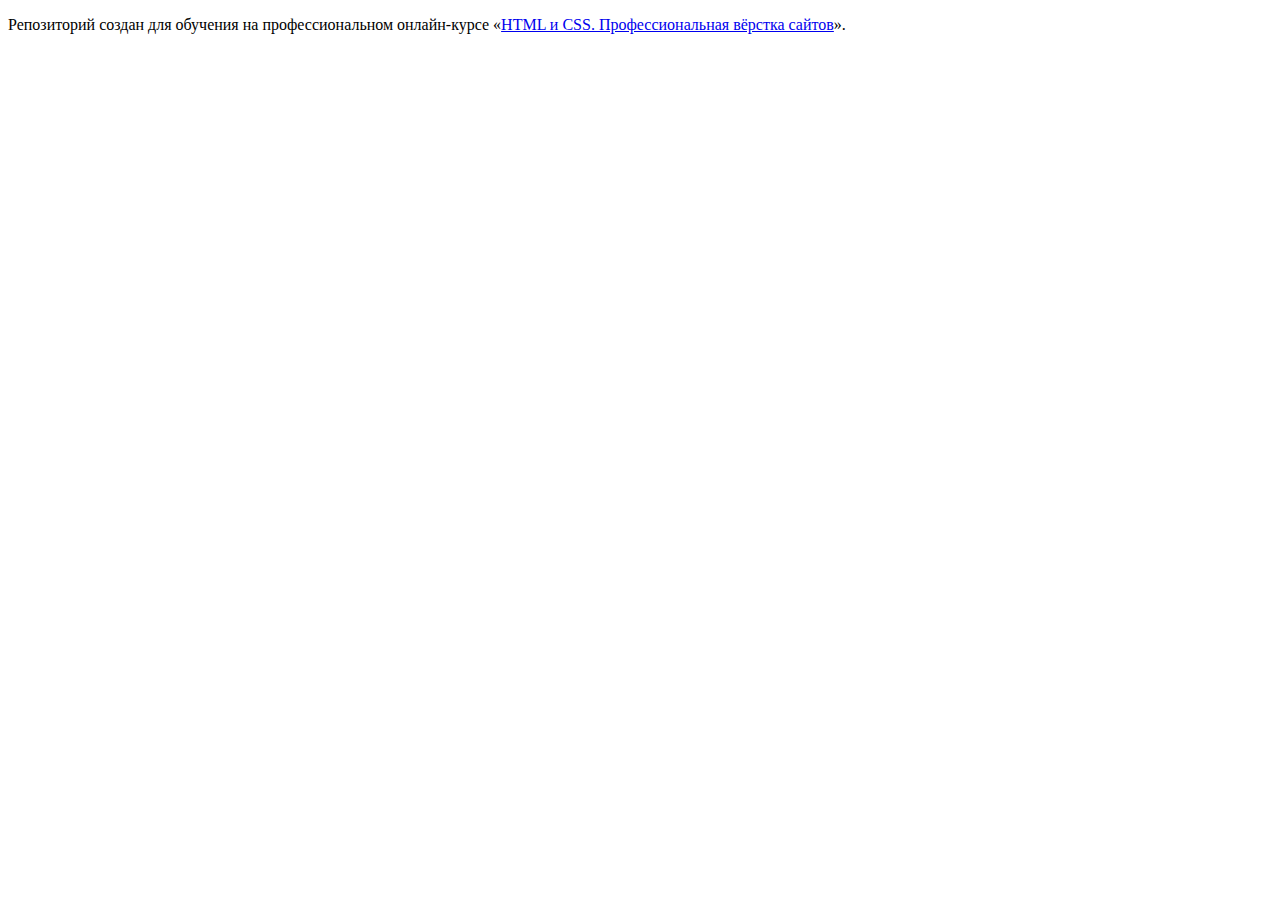
==== index.html @ 299d5d95 ":hatching_chick:" ====
<!DOCTYPE html>
<html lang="ru">
  <head>
    <meta charset="utf-8">
    <title>HTML Academy: Глейси</title>
  </head>
  <body>

    <p>Репозиторий создан для обучения на профессиональном онлайн‑курсе «<a href="https://htmlacademy.ru/intensive/htmlcss">HTML и CSS. Профессиональная вёрстка сайтов</a>».</p>

  </body>
</html>
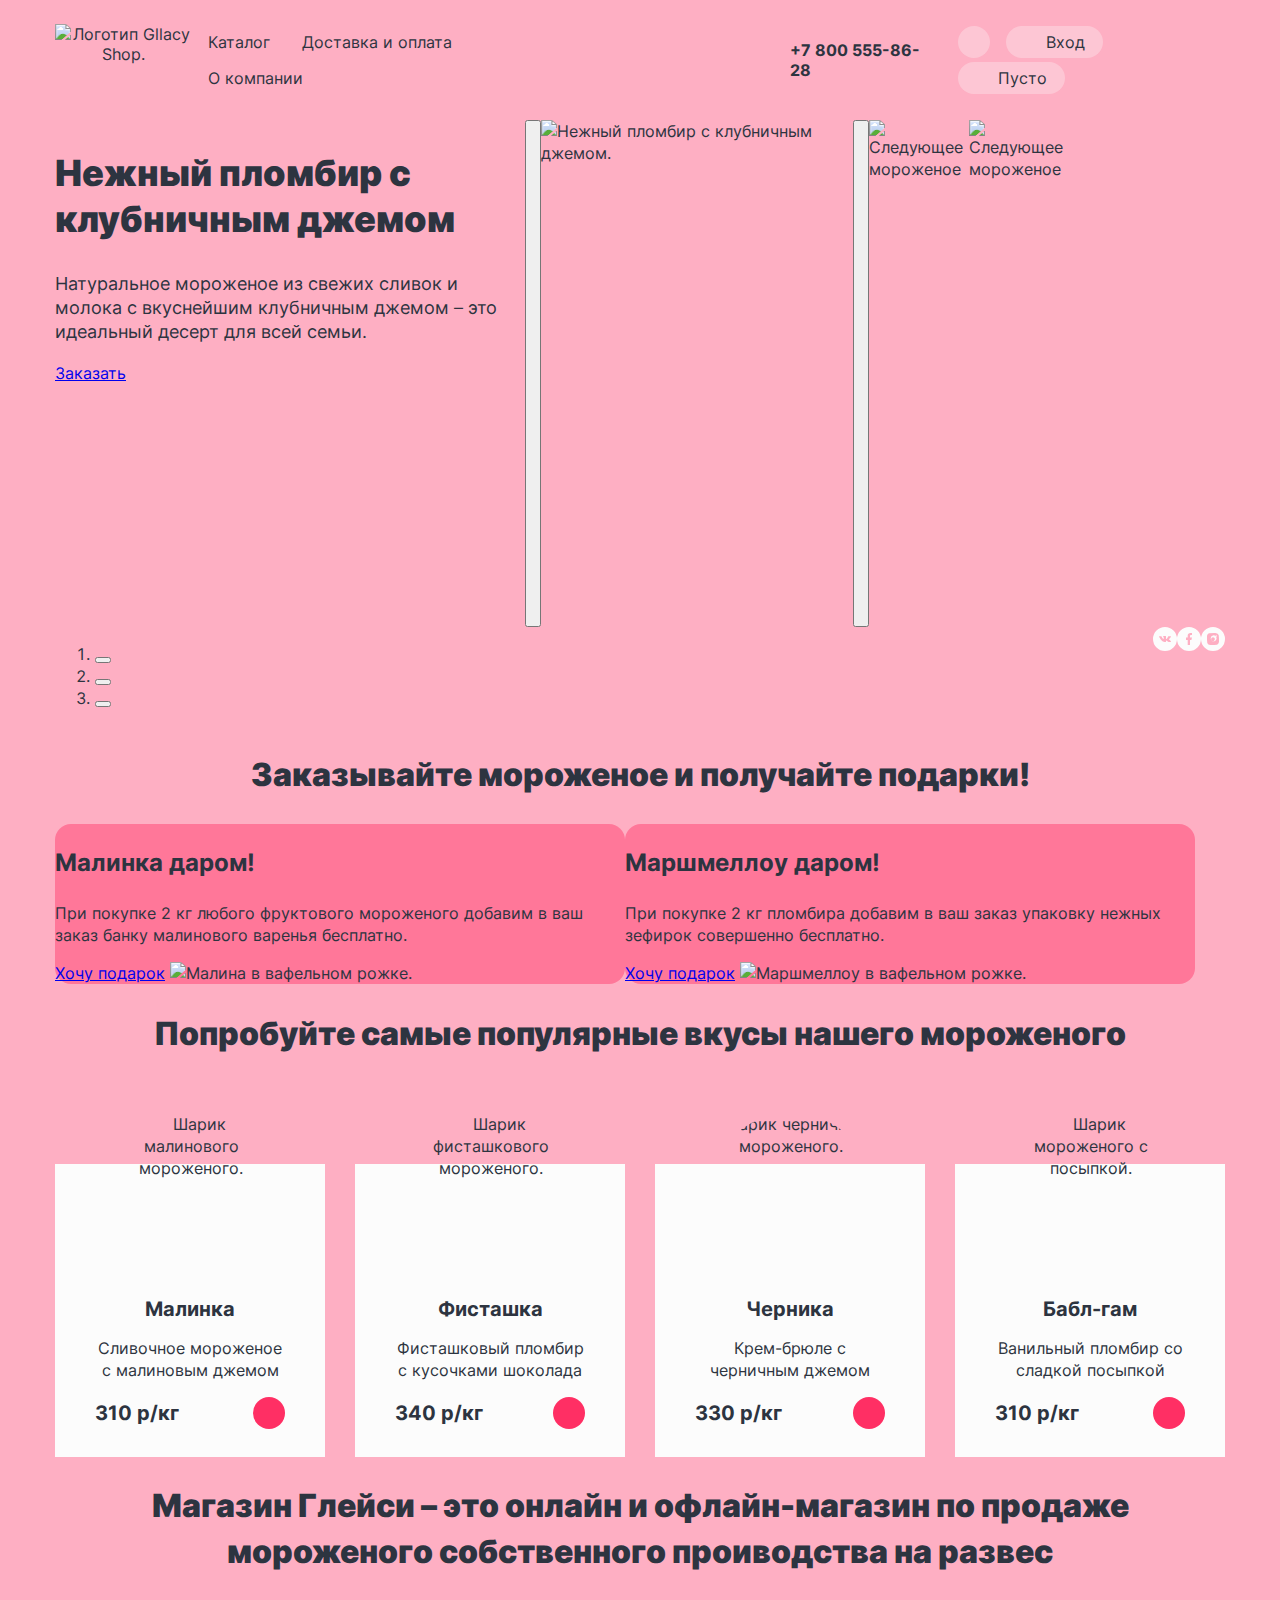
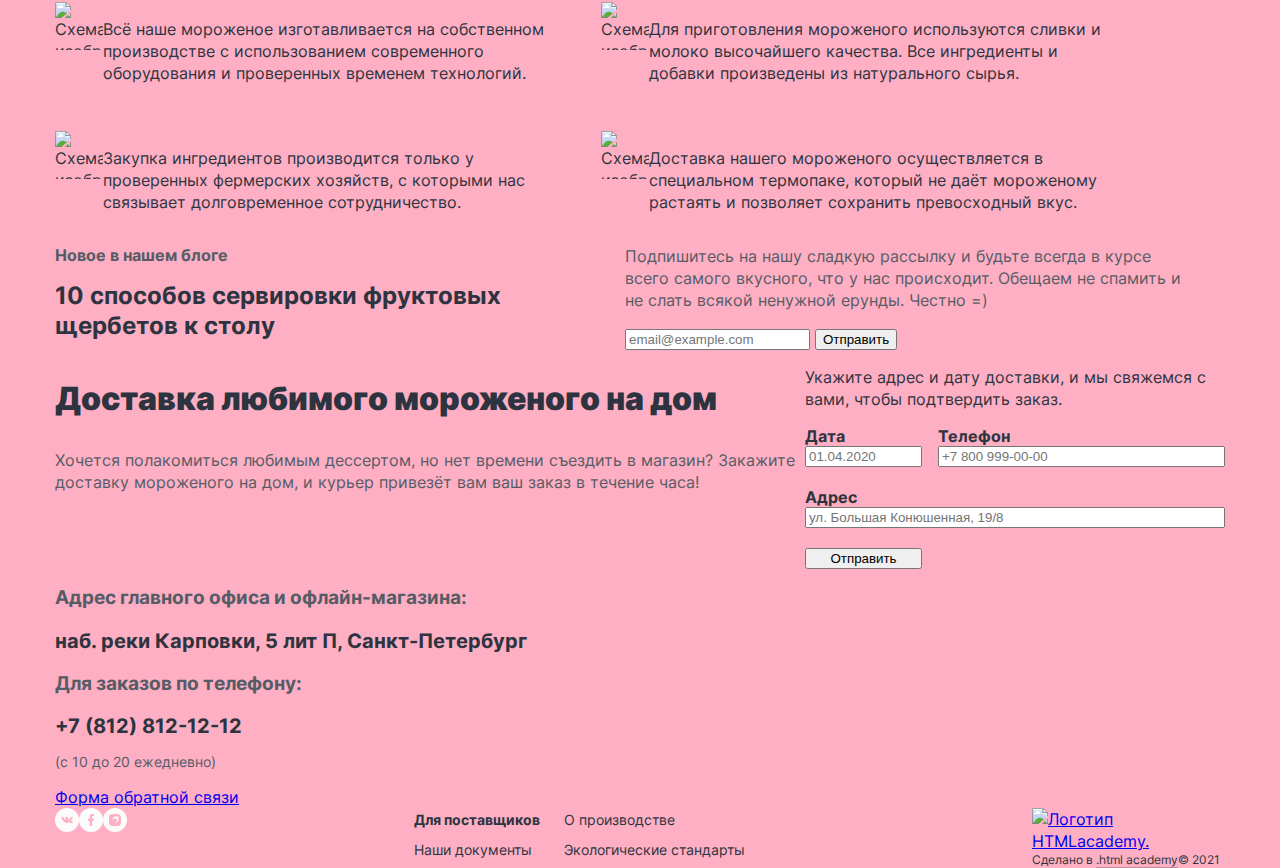
==== commit 26d734e0: "contineous css" ====
--- a/index.html
+++ b/index.html
@@ -1,12 +1,364 @@
 <!DOCTYPE html>
 <html lang="ru">
-  <head>
-    <meta charset="utf-8">
-    <title>HTML Academy: Глейси</title>
-  </head>
-  <body>
-
-    <p>Репозиторий создан для обучения на профессиональном онлайн‑курсе «<a href="https://htmlacademy.ru/intensive/htmlcss">HTML и CSS. Профессиональная вёрстка сайтов</a>».</p>
-
-  </body>
+
+<head>
+  <meta charset="utf-8">
+  <title>Глейси</title>
+  <link rel="stylesheet" href="styles/styles.css">
+</head>
+
+<body class="main-page">
+  <header class="page-header">
+    <nav class="navigation">
+
+      <a class="navigation-link nav-logo" href="#">
+        <img class="navigation-logo " src="images/logo/logo.svg" width="137" height="56" alt="Логотип Gllacy Shop.">
+      </a>
+      <ul class="navigation-list">
+        <li class="navigation-item">
+          <a class="navigation-link" hrf="catalog.html">Каталог</a>
+        </li>
+        <li class="navigation-item">
+          <a class="navigation-link" href="delivery.html">Доставка и оплата</a>
+        </li>
+        <li class="navigation-item">
+          <a class="navigation-link" href="about.html">О компании</a>
+        </li>
+      </ul>
+      <div class="nav-header-phone">
+          <span class="visually-hidden">Позвоните нам.</span>
+          <a class="header-contacts-phone" href="tel:+78005558628">+7 800 555-86-28</a>
+        </div>
+        <ul class="navigation-list navigation-user">
+        <li class="navigation-item">
+          <a class="navigation-link link-search" href="#">
+            <span class="visually-hidden">Поиск.</span>
+          </a>
+        </li>
+        <li class="navigation-item">
+          <a class="navigation-link" href="#"> Вход</a>
+        </li>
+        <li class="navigation-item">
+          <a class="navigation-link" href="#">Пусто
+            <span class="visually-hidden">Корзина.</span>
+          </a>
+        </li>
+      </ul>
+    </nav>
+  </header>
+  <main class="main-container main-index">
+    <div class="page-container">
+      <h1 class="visually-hidden">Интернет-магазин мороженого "Gllacy Shop".</h1>
+      <section class="slider-container">
+        <div class="slider-wrapper">
+          <div class="slider-description">
+            <h2 class="ice-cream-title">Нежный пломбир с клубничным джемом</h2>
+            <p class="ice-cream-description">Натуральное мороженое из свежих сливок
+              и молока с вкуснейшим клубничным джемом – это идеальный десерт для всей семьи. </p>
+            <a class="order-button" href="index/catalog.html">Заказать</a>
+          </div>
+          <div class="slider">
+            <button class="slider-button slider-prev" type="button">
+              <span class="visually-hidden">Предыдущее мороженое</span>
+            </button>
+            <img class="slider-image" src="images/products/main-slider-1.png" width="312" height="507"
+              alt="Нежный пломбир с клубничным джемом.">
+            <button class="slider-button slider-next" type="button">
+              <span class="visually-hidden">Следующее мороженое</span>
+            </button>
+            <img class="slider-image-next" src="images/products/slide-next-banana.png" width="100" height="150"
+              alt="Следующее мороженое">
+            <img class="slider-image-next" src="images/products/slide-next-caramel.png" width="100" height="150"
+              alt="Следующее мороженое">
+          </div>
+        </div>
+        <div class="slider-footer">
+          <ol class="slider-pagination">
+            <li class="slider-pagination-item">
+              <button class="slider-pagination-button slider-pagination-button-current" type="button">
+                <span class="visually-hidden">1 фото мороженого</span>
+              </button>
+            </li>
+            <li class="slider-pagination-item">
+              <button class="slider-pagination-button slider-pagination-button-current" type="button">
+                <span class="visually-hidden">2 фото мороженого</span>
+              </button>
+            </li>
+            <li class="slider-pagination-item">
+              <button class="slider-pagination-button slider-pagination-button-current" type="button">
+                <span class="visually-hidden">3 фото мороженого</span>
+              </button>
+            </li>
+          </ol>
+
+          <div class="slider-social">
+            <ul class="social-list">
+              <li class="social-item">
+                <a class="social-link social-vk" href="https://vk.com/htmlacademy">
+                  <svg class="" width="24" height="24" viewBox="0 0 24 24" xmlns="http://www.w3.org/2000/svg">
+                    <path fill-rule="evenodd" clip-rule="evenodd"
+                      d="M24 12a12 12 0 1 1-24 0 12 12 0 0 1 24 0Zm-11.4 3h-.7s-1.6 0-3-1.2C7.4 12.4 6 9.6 6 9.6v-.2l.4-.1h2l.1.2.7 1.2c.7 1 1 1.3 1.3 1.2.3-.2.2-1.5.2-1.5s0-.5-.2-.7c-.1-.2-.4-.3-.5-.3 0 0 0-.2.3-.3l1.5-.1h.8c.5.2.5.5.4 1.1V11c0 .4 0 .8.2 1 .2 0 .5 0 1.3-1.3l.7-1.2.1-.2h2.1l.6.1c0 .3-.2.8-1 1.6-.7.9-1 1.2-1 1.4 0 .2.3.4.7.7l1.2 1.2c.4.6-.4.7-.4.7h-1.7l-.7-.2a4 4 0 0 1-.7-.6c-.4-.4-.7-.7-1-.6-.4.1-.4 1-.4 1v.2l-.4.2Z" />
+                  </svg>
+                  <span class="visually-hidden">В контакте.</span>
+                </a>
+              </li>
+              <li class="social-item">
+                <a class="social-link social-fb" href="https://www.facebook.com/htmlacademy">
+                  <svg width="24" height="24" viewBox="0 0 24 24" xmlns="http://www.w3.org/2000/svg">
+                    <path fill-rule="evenodd" clip-rule="evenodd"
+                      d="M24 12a12 12 0 1 1-24 0 12 12 0 0 1 24 0Zm-9.6.9H13V18h-2.3v-5.1H9v-2.4h1.7V8.8C10.7 7 11.8 6 13.4 6H15v2.1h-.9c-1.1 0-1.1.6-1.1 1.2v1.2h2l-.6 2.4Z" />
+                  </svg>
+
+                  <span class="visually-hidden">Фейсбук.</span>
+                </a>
+              </li>
+              <li class="social-item">
+                <a class="social-link social-inst" href="https://www.instagram.com/htmlacademy/">
+                  <svg width="24" height="24" viewBox="0 0 24 24" xmlns="http://www.w3.org/2000/svg">
+                    <path fill-rule="evenodd" clip-rule="evenodd"
+                      d="M24 12a12 12 0 1 1-24 0 12 12 0 0 1 24 0Zm-9.5-6a41.8 41.8 0 0 0-6.4.3A3 3 0 0 0 7 7a3 3 0 0 0-.8 1L6 9.6a41.8 41.8 0 0 0 .3 6.4c.2.4.4.8.7 1 .3.4.7.6 1 .8l1.5.3a41.8 41.8 0 0 0 6.4-.3 3 3 0 0 0 1-.7c.4-.3.6-.7.8-1l.3-1.5a41.8 41.8 0 0 0-.3-6.4 3 3 0 0 0-.7-1 3 3 0 0 0-1-.8L14.4 6ZM9.9 10A3 3 0 1 1 14 14 3 3 0 0 1 10 10Zm5.8-1.6a.7.7 0 1 1-1 1 .7.7 0 0 1 1-1Zm-2.4 2.4a1.8 1.8 0 1 0-2.6 2.6 1.8 1.8 0 0 0 2.6-2.6Z" />
+                  </svg>
+                  <span class="visually-hidden">Инстаграм.</span>
+                </a>
+              </li>
+            </ul>
+          </div>
+
+      </section>
+      <section class="banners">
+        <h2 class="banner-intro">Заказывайте мороженое и получайте подарки!</h2>
+        <div class="banner-columns">
+          <div class="banner left-banner">
+            <h3 class="banner-title">Малинка даром!</h3>
+            <p class="banner-description">При покупке 2 кг любого фруктового мороженого добавим в ваш заказ банку
+              малинового
+              варенья бесплатно.</p>
+            <a class="favour-button" href="catalog.html">Хочу подарок</a>
+            <img class="banner-picture" src="images/products/raspberry.png" width="181" height="212"
+              alt="Малина в вафельном рожке.">
+          </div>
+          <div class="banner right-banner">
+            <h3 class="banner-title">Маршмеллоу даром!</h3>
+            <p class="banner-description">При покупке 2 кг пломбира добавим в ваш заказ упаковку нежных зефирок
+              совершенно
+              бесплатно.</p>
+            <a class="favour-button" href="catalog.html">Хочу подарок</a>
+            <img class="banner-picture" src="images/products/marshmellow.png" width="232" height="230"
+              alt="Маршмеллоу в вафельном рожке.">
+          </div>
+        </div>
+      </section>
+      <section class="popular-products">
+        <h2 class="popular-intro">Попробуйте самые популярные вкусы нашего мороженого</h2>
+        <ul class="product-list">
+          <li class="product-card">
+            <img class="item-image" src="images/products/raspberry.jpg" width="168" height="168"
+              alt="Шарик малинового мороженого.">
+            <h3 class="item-title">Малинка</h3>
+            <p class="item-description">Сливочное мороженое с малиновым джемом</p>
+            <div class="item-price-wrapper">
+              <span class="item-price">310 р/кг</span>
+              <div class="basket">
+                <span class="visually-hidden">Положить в корзину.</span>
+                <a class="basket-link" href="#"></a>
+              </div>
+            </div>
+          </li>
+          <li class="product-card">
+            <img class="item-image" src="images/products/pistachio.jpg" width="168" height="168"
+              alt="Шарик фисташкового мороженого.">
+            <h3 class="item-title">Фисташка</h3>
+            <p class="item-description">Фисташковый пломбир с кусочками шоколада</p>
+            <div class="item-price-wrapper">
+              <span class="item-price">340 р/кг</span>
+              <div class="basket">
+                <span class="visually-hidden">Положить в корзину.</span>
+                <a class="basket-link" href="#"></a>
+              </div>
+            </div>
+          </li>
+          <li class="product-card">
+            <img class="item-image" src="images/products/blueberry.jpg" width="168" height="168"
+              alt="Шарик черничного мороженого.">
+            <h3 class="item-title">Черника</h3>
+            <p class="item-description">Крем-брюле с черничным джемом</p>
+            <div class="item-price-wrapper">
+              <span class="item-price">330 р/кг</span>
+              <div class="basket">
+                <span class="visually-hidden">Положить в корзину.</span>
+                <a class="basket-link" href="#"></a>
+              </div>
+            </div>
+          </li>
+          <li class="product-card">
+            <img class="item-image" src="images/products/bubble-gum.jpg" width="168" height="168"
+              alt="Шарик мороженого с посыпкой.">
+            <h3 class="item-title">Бабл-гам</h3>
+            <p class="item-description">Ванильный пломбир со сладкой посыпкой</p>
+            <div class="item-price-wrapper">
+              <span class="item-price">310 р/кг</span>
+              <div class="basket">
+                <span class="visually-hidden">Положить в корзину.</span>
+                <a class="basket-link" href="#"></a>
+              </div>
+            </div>
+          </li>
+        </ul>
+      </section>
+      <section class="advantages-container">
+        <h2 class="advantages-title">Магазин Глейси – это онлайн и офлайн-магазин по продаже мороженого собственного
+          проиводства на развес</h2>
+        <ul class="advantages-list">
+          <li class="advantages-item">
+            <img class="advantages-image" src="images/icons/icecream-icon.svg" width="48" height="48"
+              alt="Схематичное изображение мороженого.">
+            <p class="advantages-description">Всё наше мороженое изготавливается на собственном производстве с
+              использованием современного оборудования и проверенных временем технологий.</p>
+          </li>
+          <li class="advantages-item">
+            <img class="advantages-image" src="images/icons/leaf-icon.svg" width="48" height="48"
+              alt="Схематичное изображение листа.">
+            <p class="advantages-description">Для приготовления мороженого используются сливки и молоко высочайшего
+              качества. Все ингредиенты
+              и добавки произведены из натурального сырья.</p>
+          </li>
+          <li class="advantages-item">
+            <img class="advantages-image" src="images/icons/cow-icon.svg" width="48" height="48"
+              alt="Схематичное изображение головы коровы.">
+            <p class="advantages-description">Закупка ингредиентов производится только
+              у проверенных фермерских хозяйств, с которыми
+              нас связывает долговременное сотрудничество.</p>
+          </li>
+          <li class="advantages-item">
+            <img class="advantages-image" src="images/icons/thermometer.svg" width="48" height="48"
+              alt="Схематичное изображение термометра.">
+            <p class="advantages-description">Доставка нашего мороженого осуществляется в специальном термопаке, который
+              не даёт мороженому растаять и позволяет сохранить превосходный вкус.</p>
+          </li>
+
+        </ul>
+
+      </section>
+      <section class="news-container">
+        <div class="news-blog">
+          <h3 class="news-blog-title">Новое в нашем блоге</h3>
+          <a class="news-blog-link" href="#">10 способов сервировки фруктовых щербетов
+            к столу</a>
+        </div>
+        <div class="newsletter">
+          <h3 class="visually-hidden">Подпишитесь на рассылку.</h3>
+          <p class="newsletter-description">Подпишитесь на нашу сладкую рассылку и будьте всегда
+            в курсе всего самого вкусного, что у нас происходит. Обещаем не спамить и не слать всякой ненужной ерунды.
+            Честно =)</p>
+          <form class="newsletter-form" action="https://echo.htmlacademy.ru/" method="post">
+            <input class="field" placeholder="email@example.com" type="email" name="newsletter-email"
+              id="newsletter-email" aria-label="Введите Ваш e-mail.">
+            <button class="newsletter-button" type="submit">Отправить</button>
+          </form>
+        </div>
+      </section>
+      <section class="delivery-container">
+        <div class="delivery-intro">
+          <h2 class="delivery-title">Доставка любимого мороженого на дом</h2>
+          <p class="delivery-description">Хочется полакомиться любимым дессертом, но нет времени съездить в магазин?
+            Закажите доставку мороженого на дом, и курьер привезёт вам ваш заказ в течение часа!</p>
+        </div>
+        <div class="delivery">
+          <h3 class="visually-hidden">Заполните форму доставки.</h3>
+          <p class="form-description">Укажите адрес и дату доставки, и мы свяжемся с вами, чтобы подтвердить заказ.</p>
+          <form class="delivery-form" action="https://echo.htmlacademy.ru/" method="post">
+            <p class="field-group delivery-form-date">
+              <label class="form-label" for="delivery-date">Дата</label>
+              <input class="field" type="text" name="delivery-date" id="delivery-date" placeholder="01.04.2020">
+            </p>
+            <p class="field-group delivery-form-phone">
+              <label class="form-label" for="delivery-phone">Телефон</label>
+              <input class="field" type="text" name="delivery-phone" id="delivery-phone" placeholder="+7 800 999-00-00">
+            </p>
+            <p class="field-group delivery-form-adress">
+              <label class="form-label" for="delivery-adress">Адрес</label>
+              <input class="field" type="text" name="delivery-adress" id="delivery-adress"
+                placeholder="ул. Большая Конюшенная, 19/8">
+            </p>
+            <button class="button" type="submit">Отправить</button>
+          </form>
+        </div>
+      </section>
+      <section class="contacts">
+        <h2 class="visually-hidden">Контакты и форма обратной связи.</h2>
+        <adress class="contacts-adress">
+          <h3 class="contacts-subtitle">Адрес главного офиса и офлайн-магазина:</h3>
+          <p class="contacts-adress-text">наб. реки Карповки, 5 лит П, Санкт-Петербург</p>
+          <h3 class="contacts-subtitle">Для заказов по телефону:</h3>
+          <a class="contacts-phone" href="tel:+7812812-12-12">+7 (812) 812-12-12</a>
+          <p class="contacts-phone-text">(с 10 до 20 ежедневно)</p>
+        </adress>
+        <a class="feedback-form-button" href="#">Форма обратной связи</a>
+      </section>
+    </div>
+  </main>
+  <footer class="page-footer">
+    <section class="social">
+      <h2 class="visually-hidden">Социальные сети.</h2>
+      <ul class="social-list social-list-footer">
+        <li class="social-item">
+          <a class="social-link social-vk" href="https://vk.com/htmlacademy">
+            <svg class="" width="24" height="24" viewBox="0 0 24 24" xmlns="http://www.w3.org/2000/svg">
+              <path fill-rule="evenodd" clip-rule="evenodd"
+                d="M24 12a12 12 0 1 1-24 0 12 12 0 0 1 24 0Zm-11.4 3h-.7s-1.6 0-3-1.2C7.4 12.4 6 9.6 6 9.6v-.2l.4-.1h2l.1.2.7 1.2c.7 1 1 1.3 1.3 1.2.3-.2.2-1.5.2-1.5s0-.5-.2-.7c-.1-.2-.4-.3-.5-.3 0 0 0-.2.3-.3l1.5-.1h.8c.5.2.5.5.4 1.1V11c0 .4 0 .8.2 1 .2 0 .5 0 1.3-1.3l.7-1.2.1-.2h2.1l.6.1c0 .3-.2.8-1 1.6-.7.9-1 1.2-1 1.4 0 .2.3.4.7.7l1.2 1.2c.4.6-.4.7-.4.7h-1.7l-.7-.2a4 4 0 0 1-.7-.6c-.4-.4-.7-.7-1-.6-.4.1-.4 1-.4 1v.2l-.4.2Z" />
+            </svg>
+            <span class="visually-hidden">В контакте.</span>
+          </a>
+        </li>
+        <li class="social-item">
+          <a class="social-link social-fb" href="https://www.facebook.com/htmlacademy">
+            <svg width="24" height="24" viewBox="0 0 24 24" xmlns="http://www.w3.org/2000/svg">
+              <path fill-rule="evenodd" clip-rule="evenodd"
+                d="M24 12a12 12 0 1 1-24 0 12 12 0 0 1 24 0Zm-9.6.9H13V18h-2.3v-5.1H9v-2.4h1.7V8.8C10.7 7 11.8 6 13.4 6H15v2.1h-.9c-1.1 0-1.1.6-1.1 1.2v1.2h2l-.6 2.4Z" />
+            </svg>
+            <span class="visually-hidden">Фейсбук.</span>
+          </a>
+        </li>
+        <li class="social-item">
+          <a class="social-link social-inst" href="https://www.instagram.com/htmlacademy/">
+            <svg width="24" height="24" viewBox="0 0 24 24" xmlns="http://www.w3.org/2000/svg">
+              <path fill-rule="evenodd" clip-rule="evenodd"
+                d="M24 12a12 12 0 1 1-24 0 12 12 0 0 1 24 0Zm-9.5-6a41.8 41.8 0 0 0-6.4.3A3 3 0 0 0 7 7a3 3 0 0 0-.8 1L6 9.6a41.8 41.8 0 0 0 .3 6.4c.2.4.4.8.7 1 .3.4.7.6 1 .8l1.5.3a41.8 41.8 0 0 0 6.4-.3 3 3 0 0 0 1-.7c.4-.3.6-.7.8-1l.3-1.5a41.8 41.8 0 0 0-.3-6.4 3 3 0 0 0-.7-1 3 3 0 0 0-1-.8L14.4 6ZM9.9 10A3 3 0 1 1 14 14 3 3 0 0 1 10 10Zm5.8-1.6a.7.7 0 1 1-1 1 .7.7 0 0 1 1-1Zm-2.4 2.4a1.8 1.8 0 1 0-2.6 2.6 1.8 1.8 0 0 0 2.6-2.6Z" />
+            </svg>
+            <span class="visually-hidden">Инстаграм.</span>
+          </a>
+        </li>
+      </ul>
+    </section>
+    <section class="additional-information">
+      <h2 class="visually-hidden">Дополнительная информация.</h2>
+      <ul class="information-list">
+        <li class="information-item">
+          <a class="information-link information-link-favour">Для поставщиков</a>
+        </li>
+        <li class="information-item">
+          <a class="information-link">О производстве</a>
+        </li>
+        <li class="information-item">
+          <a class="information-link">Наши документы</a>
+        </li>
+        <li class="information-item">
+          <a class="information-link">Экологические стандарты</a>
+        </li>
+      </ul>
+    </section>
+    <section class="htmlacademy-logo">
+      <a class="htmlacademy-link" href="https://htmlacademy.ru/">
+        <img class="htmlacademy-image" src="images/logo/logo_htmlacademy.svg" width="93" height="27"
+          alt="Логотип HTMLacademy.">
+      </a>
+      <span class="copyright">Сделано в <a class="copyright-link" href="https://htmlacademy.ru/">.html academy</a>©
+        2021</span>
+    </section>
+  </footer>
+
+
+
+</body>
+
 </html>
--- a/styles/styles.css
+++ b/styles/styles.css
@@ -0,0 +1,581 @@
+@font-face {
+  font-family: "Inter";
+  font-style: normal;
+  font-weight: 400;
+  src: url("../fonts/inter-400.woff2") format("woff2");
+  font-display: swap;
+}
+
+@font-face {
+  font-family: "Inter";
+  font-style: normal;
+  font-weight: 700;
+  src: url("../fonts/inter-700.woff2") format("woff2");
+  font-display: swap;
+}
+
+@font-face {
+  font-family: "Inter";
+  font-style: normal;
+  font-weight: 900;
+  src: url("../fonts/inter-900.woff2") format("woff2");
+  font-display: swap;
+}
+
+html {
+  height: 100%;
+}
+
+body {
+  margin: 0;
+  display: flex;
+  flex-direction: column;
+  min-height: 100%;
+  font-family: "Inter", Arial, sans-serif;
+  font-weight: 400;
+  font-size: 16px;
+  line-height: 22px;
+  color: #2D3440;
+}
+
+.visually-hidden {
+  position: absolute;
+  width: 1px;
+  height: 1px;
+  margin: -1px;
+  padding: 0;
+  border: 0;
+  clip: rect(0 0 0 0);
+  overflow: hidden;
+}
+
+.main-page,
+.catalog-page {
+  background-color: #FEAFC3;
+}
+
+.page-second {
+  background-color: #69A9FF;
+}
+
+.page-third {
+  background-color: #FCC850;
+}
+
+.main-container {
+  flex-grow: 1;
+}
+
+.page-container {
+  width: 1170px;
+  margin: 0 auto;
+
+
+}
+
+.navigation {
+  display: flex;
+  width: 1170px;
+  margin: 0 auto;
+  padding-top: 24px;
+  padding-bottom: 24px;
+}
+
+.navigation-logo {
+  display: block;
+
+
+}
+
+.navigation-list {
+  display: flex;
+  align-items: center;
+  flex-wrap: wrap;
+  max-width: 400px;
+  margin: 0;
+  padding: 0;
+  list-style-type: none;
+}
+
+.navigation-item {
+  /* margin-right: 32px; */
+}
+
+.navigation-user {
+  max-width: 450px;
+  margin-left: auto;
+}
+
+.navigation-link {
+  display: block;
+  padding: 8px 16px;
+  font-family: "Inter", Arial, sans-serif;
+  font-weight: 400;
+  font-size: 16px;
+  line-height: 20px;
+  text-align: center;
+  color: #2D3440;
+  text-decoration: none;
+}
+
+.nav-logo {
+  padding: 0;
+}
+
+.link-search {
+  min-width: 32px;
+  min-height: 32px;
+  padding: 0;
+  border-radius: 50%;
+  background: #FCFCFC;
+  opacity: 0.3;
+}
+
+.navigation-user .navigation-item:nth-child(2)  .navigation-link,
+.navigation-user .navigation-item:nth-child(3)  .navigation-link {
+  padding: 6px 18px 6px 40px;
+  border-radius: 26px;
+  background: rgba(252, 252, 252, 0.3);
+
+}
+
+.nav-header-phone {
+  margin: auto 18px auto 198px;
+
+}
+
+.navigation-user .navigation-item:not(:last-child) {
+  margin-right: 16px;
+}
+
+
+.header-contacts-phone {
+  display: block;
+  padding: 5px 0;
+  font-family: inherit;
+  font-weight: 700;
+  font-size: 16px;
+  line-height: 20px;
+  color: inherit;
+  text-decoration: none;
+}
+
+.slider-wrapper {
+  display: flex;
+}
+
+.slider-description {
+  max-width: 470px;
+}
+
+.slider {
+  max-width: 700px;
+  display: flex;
+}
+
+.ice-cream-title {
+  font-weight: 900;
+  font-size: 36px;
+  line-height: 46px;
+}
+
+.ice-cream-description {
+  font-size: 18px;
+  line-height: 24px;
+}
+
+.slider-footer {
+  width: 1170px;
+  display: flex;
+  justify-content: space-between;
+}
+
+.social-link svg {
+  fill: #FCFCFC;
+}
+
+.banner-intro {
+  font-weight: 900;
+  font-size: 32px;
+  line-height: 46px;
+  text-align: center;
+}
+
+.banner-columns {
+  display: flex;
+}
+
+.banner {
+  width: 570px;
+  background: #FF7799;
+  border-radius: 16px;
+}
+
+.banner-title {
+  font-weight: 700;
+  font-size: 24px;
+  line-height: 30px;
+}
+
+.banner-description {
+  text-align: left;
+}
+
+.popular-intro {
+  margin-bottom: 107px;
+  font-weight: 900;
+  font-size: 32px;
+  line-height: 46px;
+  text-align: center;
+}
+
+.item-title {
+  margin-top: 0;
+  margin-bottom: 8px;
+  font-weight: 700;
+  font-size: 20px;
+  line-height: 24px;
+  text-align: center;
+}
+
+.item-price {
+  font-weight: 700;
+  font-size: 20px;
+  line-height: 24px;
+}
+
+.advantages-title {
+  font-weight: 900;
+  font-size: 32px;
+  line-height: 46px;
+  text-align: center;
+}
+
+.advantages-list {
+  display: grid;
+  grid-template-columns: 506px 506px;
+  gap: 31px 40px;
+  margin: 0;
+  padding: 0;
+  list-style-type: none;
+}
+
+.advantages-item {
+  display: flex;
+}
+
+.news-container {
+  display: flex;
+}
+
+.news-blog {
+  width: 570px;
+}
+
+.news-blog-title {
+  font-size: 16px;
+  line-height: 20px;
+  color: #565C66;
+}
+
+.news-blog-link {
+  font-weight: 700;
+  font-size: 24px;
+  line-height: 30px;
+  color: inherit;
+  text-decoration: none;
+
+}
+
+.newsletter {
+  width: 570px;
+}
+
+.newsletter-description {
+  color: #565C66;
+}
+
+.delivery-container {
+  display: flex;
+
+}
+
+.delivery-title {
+  font-weight: 900;
+  font-size: 32px;
+  line-height: 46px;
+}
+
+.delivery-description {
+  color: #565C66;
+}
+
+.delivery {
+  width: 500px;
+}
+
+.delivery-form {
+  display: grid;
+  grid-template-columns: 117px 287px;
+  gap: 20px 16px;
+}
+
+.field-group {
+  display: flex;
+  flex-direction: column;
+  margin: 0;
+}
+
+.delivery-form-adress {
+  grid-column: 1 / -1;
+}
+
+
+
+.form-label {
+  font-weight: 700;
+  font-size: 16px;
+  line-height: 20px;
+}
+
+.contacts-subtitle {
+  color: #565C66;
+}
+
+.contacts-adress {
+  font-style: normal;
+}
+
+.contacts-adress-text {
+  font-weight: 700;
+  font-size: 20px;
+  line-height: 24px;
+}
+
+.contacts-phone {
+  font-weight: 700;
+  font-size: 20px;
+  line-height: 24px;
+  color: inherit;
+  text-decoration: none;
+}
+
+.contacts-phone-text {
+  font-size: 14px;
+  line-height: 20px;
+  color: #565C66;
+}
+
+.page-footer {
+  width: 1170px;
+  margin: 0 auto;
+  display: flex;
+  justify-content: space-between;
+}
+
+.social-list {
+  display: flex;
+  max-width: 130px;
+  margin: 0;
+  padding: 0;
+  list-style-type: none;
+}
+
+.additional-information {
+  max-width: 356px;
+
+}
+
+.information-list {
+  display: grid;
+  grid-template-columns: auto auto;
+  gap: 8px 24px;
+  margin: 0;
+  padding: 0;
+  list-style-type: none;
+}
+
+.information-link {
+  font-family: inherit;
+  font-weight: 400;
+  font-size: 14px;
+  line-height: 20px;
+  color: inherit;
+}
+
+.information-link-favour {
+  font-family: inherit;
+  font-weight: 700;
+font-size: 14px;
+line-height: 20px;
+color: inherit;
+}
+
+.htmlacademy-logo {
+  max-width: 193px;
+  display: flex;
+  flex-direction: column;
+
+
+}
+
+.html-academy-link {
+  text-decoration: none;
+}
+
+.copyright {
+  font-size: 12px;
+line-height: 16px;
+}
+
+.copyright-link {
+  font-family: inherit;
+  font-size: 12px;
+line-height: 16px;
+color: #2D3440;
+border-bottom:1px solid rgba(45,52,64, 0.3);
+text-decoration: none;
+}
+
+.breadcrumps {
+  display: flex;
+  margin: 0;
+  padding: 0;
+  list-style-type: none;
+}
+
+.breadcrumps-link {
+  font-family: inherit;
+font-weight: 700;
+font-size: 14px;
+line-height: 20px;
+color: inherit;
+text-decoration: none;
+}
+
+.inner-header-title {
+  font-weight: 900;
+font-size: 32px;
+line-height: 46px;
+}
+
+.catalog-filter-title {
+  font-size: 14px;
+line-height: 20px;
+}
+
+.filters {
+  max-width: 810px;
+  display: flex;
+  flex-wrap: wrap;
+  margin-bottom: 99px;
+}
+
+.catalog-filter-group {
+  margin: 0;
+  padding: 0;
+  border: none;
+}
+
+.range-scale {
+  position: relative;
+  width: 164px;
+  height: 2px;
+  background-color: #565C66;
+  opacity: 0.3;
+  border-radius: 1px;
+}
+
+.range-bar {
+  position: absolute;
+  width: 56px;
+  height: 2px;
+  background-color: #2D3440;
+}
+
+.range-toggle {
+  position: absolute;
+  width: 4px;
+  height: 4px;
+  background-color: #FCFCFC;
+  border: 10px solid #2D3440;
+  border-radius: 50%;
+  cursor: pointer;
+}
+
+.catalog-filter-list {
+  display: flex;
+  margin:0;
+  padding: 0;
+  list-style-type: none;
+}
+
+.control {
+  font-size: 14px;
+line-height: 20px;
+}
+
+.product-list {
+  display: grid;
+  grid-template-columns: repeat(4, 270px);
+  gap: 91px 30px;
+  list-style-type: none;
+  margin: 0;
+  padding: 0;
+}
+
+.product-card {
+  position: relative;
+  padding: 133px 40px 28px;
+  background-color: #FCFCFC;
+  text-align: center;
+}
+
+.item-image {
+  position: absolute;
+  width: 168px;
+  height: 168px;
+  left: 52px;
+  top: -51px;
+  border-radius: 50%;
+}
+
+.item-price-wrapper {
+  display: flex;
+  justify-content: space-between;
+  align-items: center;
+}
+
+.item-price {
+  margin-right: 70px;
+}
+
+.basket {
+  width: 32px;
+  height: 32px;
+  background: #FF2F64;
+  border-radius: 26px;
+
+}
+
+.pagination-wrapper {
+  display: flex;
+  justify-content: flex-end;
+  border-bottom: 1px solid rgba(252, 252, 252, 0.3);
+}
+
+.pagination {
+  display: flex;
+  margin: 0;
+  margin-left: 303px;
+  padding: 0;
+  list-style-type: none;
+}
+
+.pagination-link {
+  font-family: inherit;
+  font-size: 14px;
+line-height: 20px;
+color: inherit;
+text-decoration: none;
+}
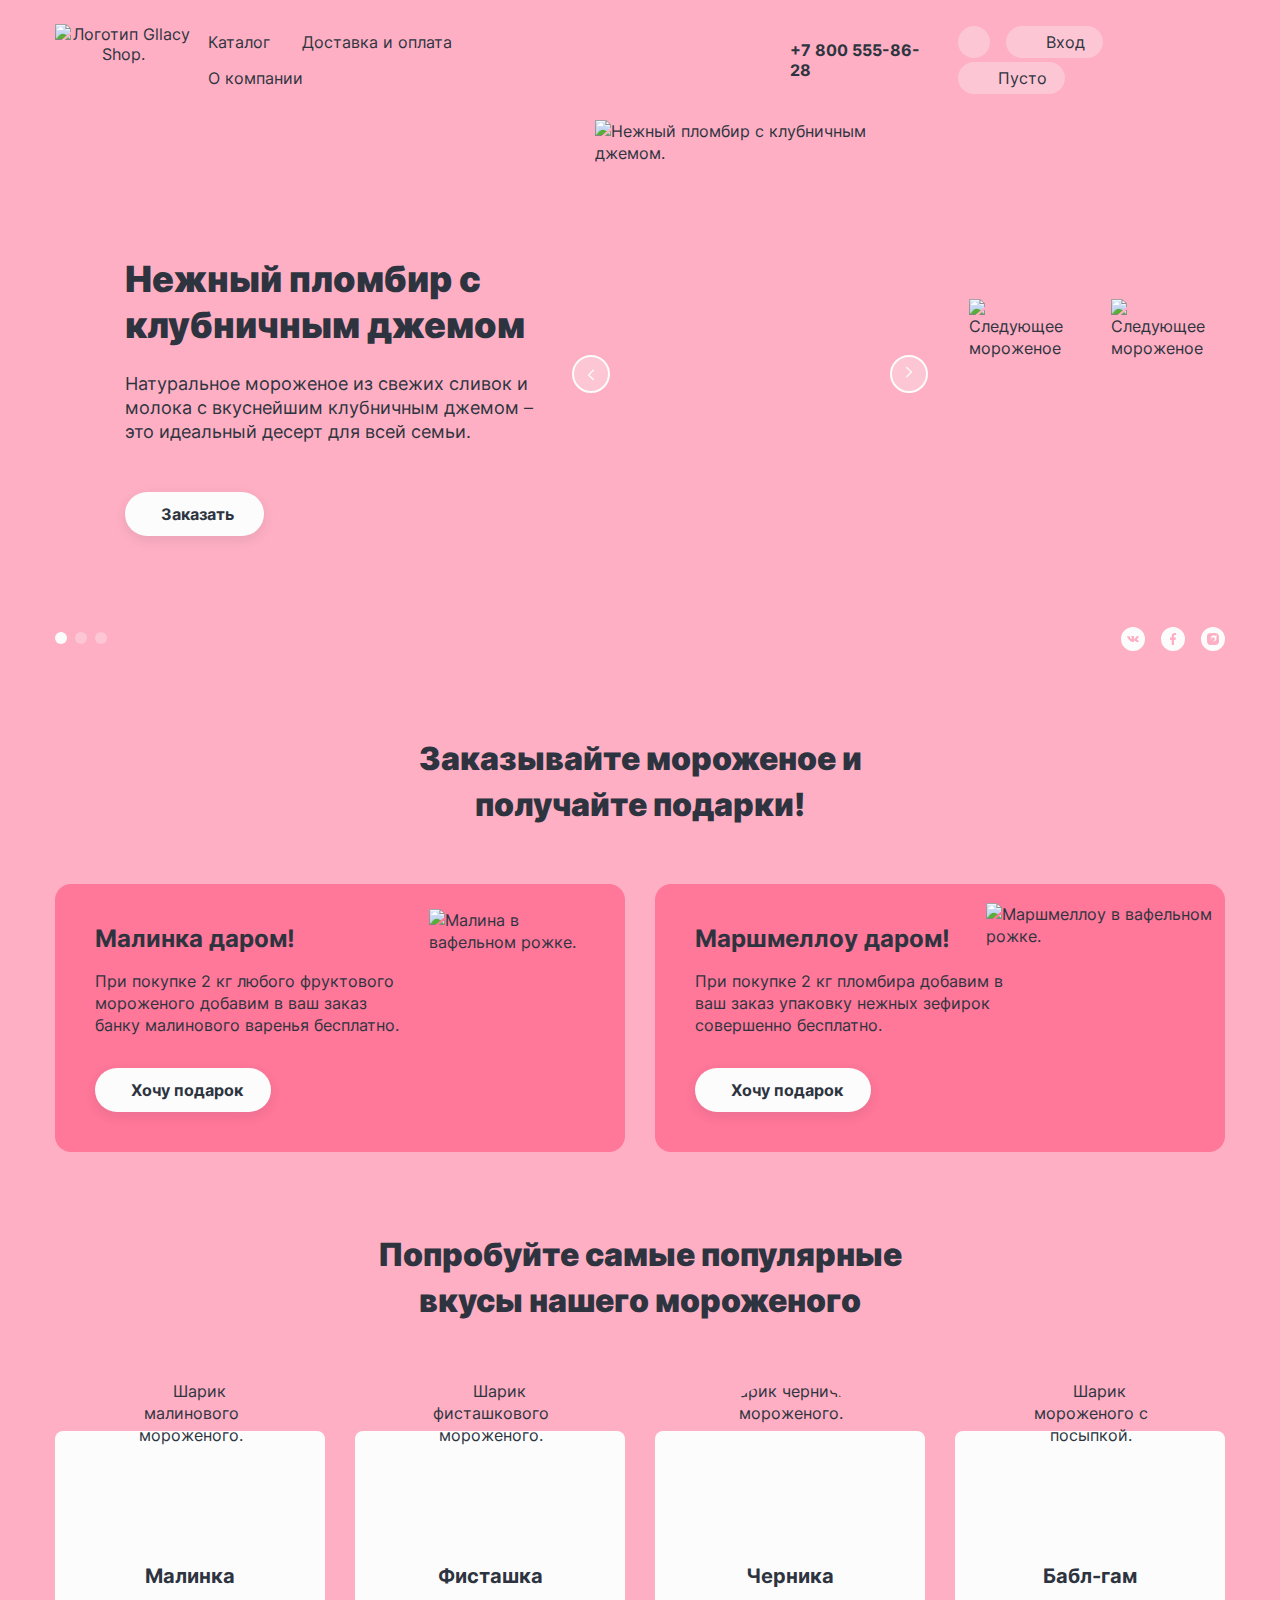
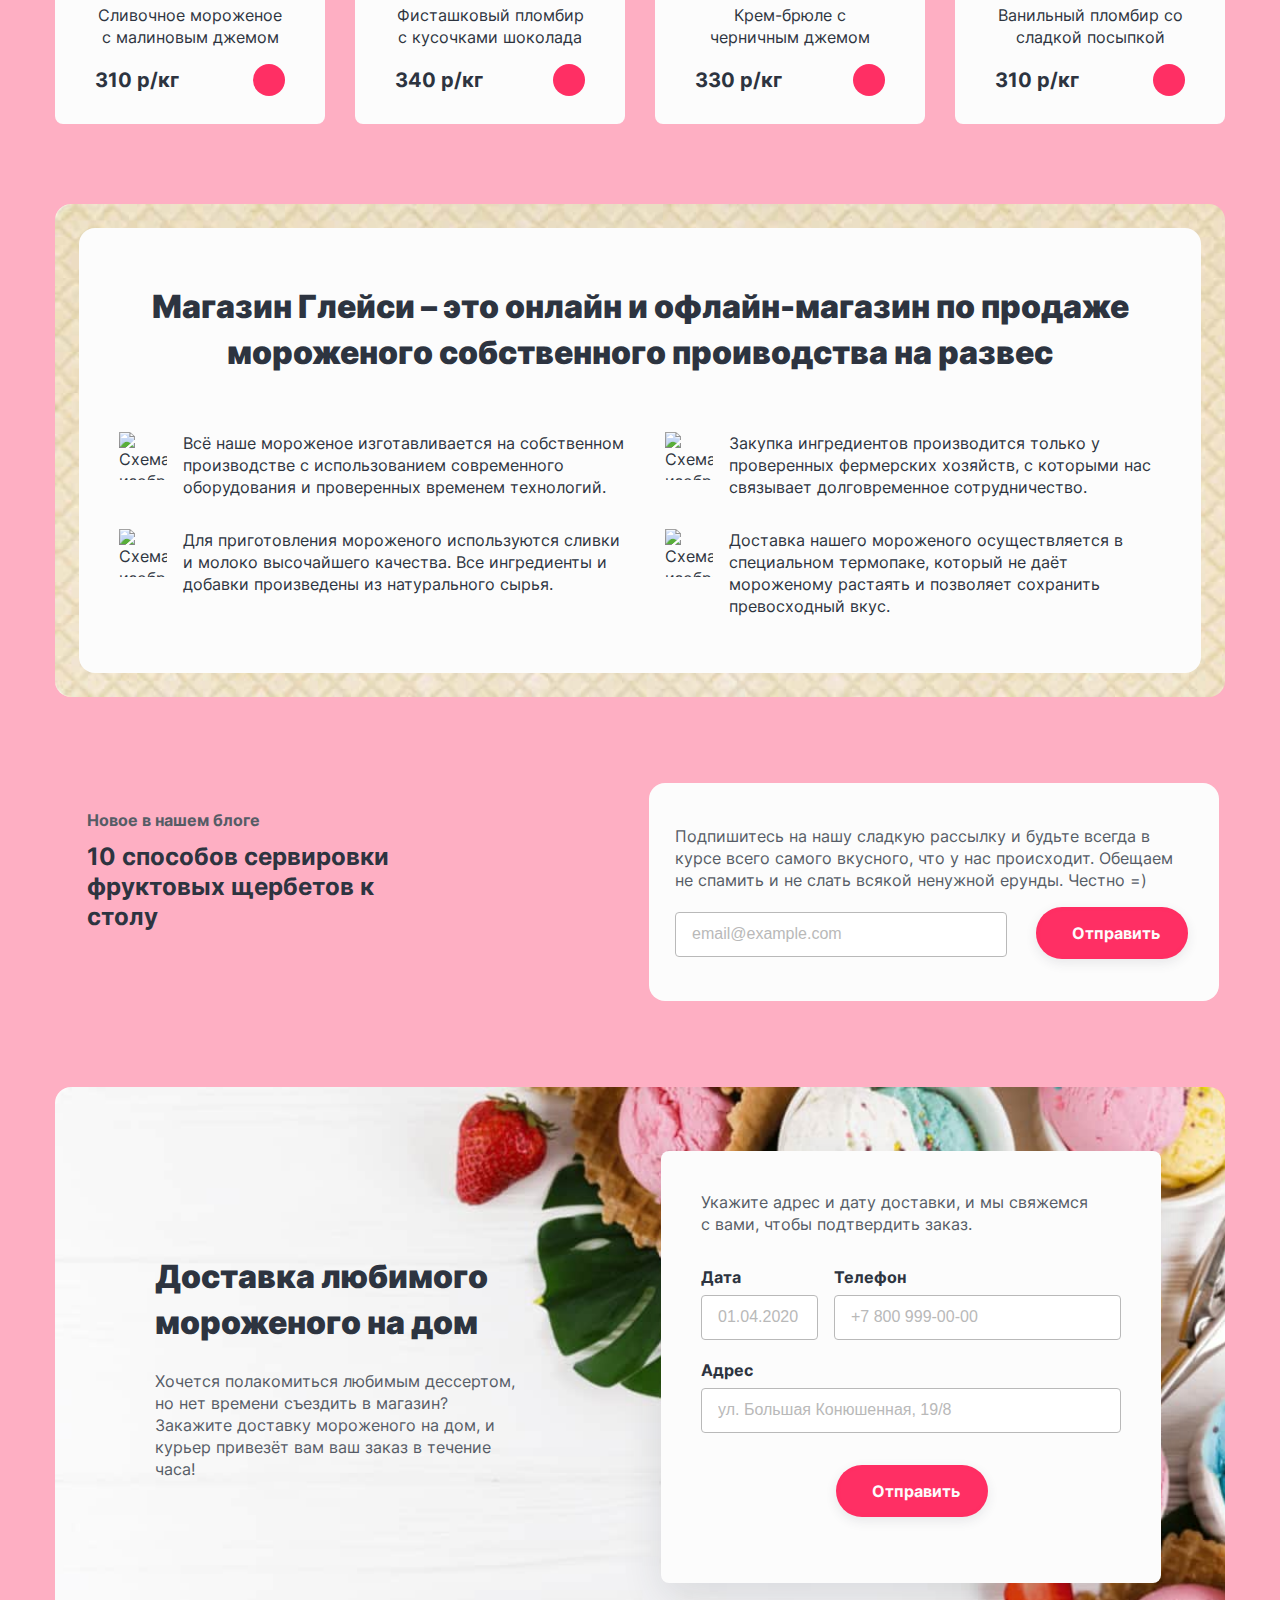
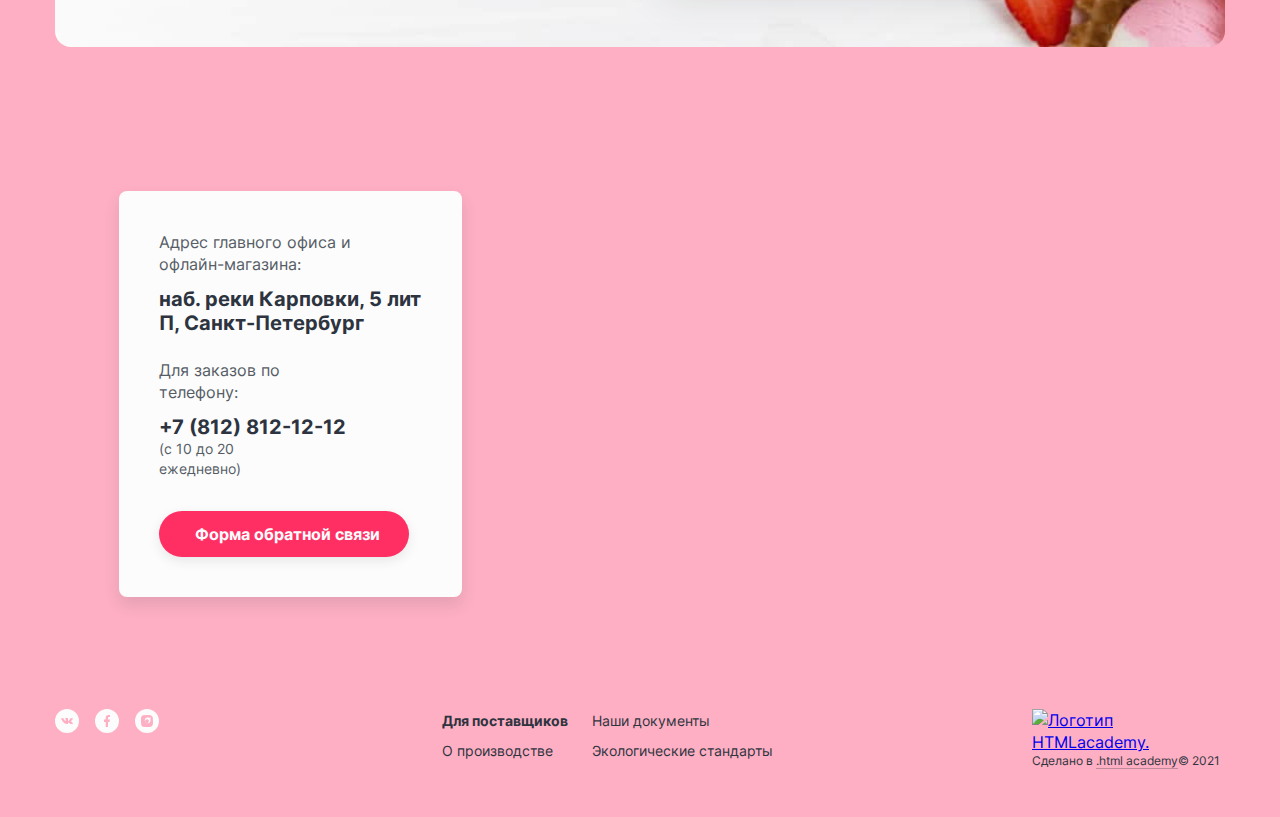
==== commit a855e9aa: "continious index css" ====
--- a/index.html
+++ b/index.html
@@ -16,7 +16,7 @@
       </a>
       <ul class="navigation-list">
         <li class="navigation-item">
-          <a class="navigation-link" hrf="catalog.html">Каталог</a>
+          <a class="navigation-link" href="catalog.html">Каталог</a>
         </li>
         <li class="navigation-item">
           <a class="navigation-link" href="delivery.html">Доставка и оплата</a>
@@ -26,20 +26,20 @@
         </li>
       </ul>
       <div class="nav-header-phone">
-          <span class="visually-hidden">Позвоните нам.</span>
-          <a class="header-contacts-phone" href="tel:+78005558628">+7 800 555-86-28</a>
-        </div>
-        <ul class="navigation-list navigation-user">
-        <li class="navigation-item">
-          <a class="navigation-link link-search" href="#">
+        <span class="visually-hidden">Позвоните нам.</span>
+        <a class="header-contacts-phone" href="tel:+78005558628">+7 800 555-86-28</a>
+      </div>
+      <ul class="navigation-list navigation-user">
+        <li class="navigation-item">
+          <a class="navigation-link search-link" href="#">
             <span class="visually-hidden">Поиск.</span>
           </a>
         </li>
         <li class="navigation-item">
-          <a class="navigation-link" href="#"> Вход</a>
-        </li>
-        <li class="navigation-item">
-          <a class="navigation-link" href="#">Пусто
+          <a class="navigation-link log-in-link" href="#"> Вход</a>
+        </li>
+        <li class="navigation-item">
+          <a class="navigation-link basket-link" href="#">Пусто
             <span class="visually-hidden">Корзина.</span>
           </a>
         </li>
@@ -58,12 +58,21 @@
             <a class="order-button" href="index/catalog.html">Заказать</a>
           </div>
           <div class="slider">
-            <button class="slider-button slider-prev" type="button">
+            <button class="slider-button slider-prev-button" type="button">
               <span class="visually-hidden">Предыдущее мороженое</span>
+              <svg class="slider-button-icon" width="7" height="12" viewBox="0 0 7 12"
+                xmlns="http://www.w3.org/2000/svg">
+                <path fill-rule="evenodd" clip-rule="evenodd"
+                  d="M1.1.9a.7.7 0 1 0-1 1L4.5 6 .2 10.2a.7.7 0 0 0 1 1l4.6-4.7c.3-.3.3-.7 0-1L1.1 1Z" /></svg>
             </button>
             <img class="slider-image" src="images/products/main-slider-1.png" width="312" height="507"
               alt="Нежный пломбир с клубничным джемом.">
-            <button class="slider-button slider-next" type="button">
+            <button class="slider-button slider-next-button" type="button">
+              <svg class="slider-button-icon" width="7" height="12" viewBox="0 0 7 12"
+                xmlns="http://www.w3.org/2000/svg">
+                <path fill-rule="evenodd" clip-rule="evenodd"
+                  d="M1.1.9a.7.7 0 1 0-1 1L4.5 6 .2 10.2a.7.7 0 0 0 1 1l4.6-4.7c.3-.3.3-.7 0-1L1.1 1Z" /></svg>
+
               <span class="visually-hidden">Следующее мороженое</span>
             </button>
             <img class="slider-image-next" src="images/products/slide-next-banana.png" width="100" height="150"
@@ -80,12 +89,12 @@
               </button>
             </li>
             <li class="slider-pagination-item">
-              <button class="slider-pagination-button slider-pagination-button-current" type="button">
+              <button class="slider-pagination-button" type="button">
                 <span class="visually-hidden">2 фото мороженого</span>
               </button>
             </li>
             <li class="slider-pagination-item">
-              <button class="slider-pagination-button slider-pagination-button-current" type="button">
+              <button class="slider-pagination-button" type="button">
                 <span class="visually-hidden">3 фото мороженого</span>
               </button>
             </li>
@@ -134,7 +143,7 @@
               малинового
               варенья бесплатно.</p>
             <a class="favour-button" href="catalog.html">Хочу подарок</a>
-            <img class="banner-picture" src="images/products/raspberry.png" width="181" height="212"
+            <img class="banner-picture" src="images/products/raspberry.png" width="181" height="244"
               alt="Малина в вафельном рожке.">
           </div>
           <div class="banner right-banner">
@@ -143,7 +152,7 @@
               совершенно
               бесплатно.</p>
             <a class="favour-button" href="catalog.html">Хочу подарок</a>
-            <img class="banner-picture" src="images/products/marshmellow.png" width="232" height="230"
+            <img class="banner-picture" src="images/products/marshmellow.png" width="232" height="249"
               alt="Маршмеллоу в вафельном рожке.">
           </div>
         </div>
@@ -206,38 +215,41 @@
         </ul>
       </section>
       <section class="advantages-container">
-        <h2 class="advantages-title">Магазин Глейси – это онлайн и офлайн-магазин по продаже мороженого собственного
-          проиводства на развес</h2>
-        <ul class="advantages-list">
-          <li class="advantages-item">
-            <img class="advantages-image" src="images/icons/icecream-icon.svg" width="48" height="48"
-              alt="Схематичное изображение мороженого.">
-            <p class="advantages-description">Всё наше мороженое изготавливается на собственном производстве с
-              использованием современного оборудования и проверенных временем технологий.</p>
-          </li>
-          <li class="advantages-item">
-            <img class="advantages-image" src="images/icons/leaf-icon.svg" width="48" height="48"
-              alt="Схематичное изображение листа.">
-            <p class="advantages-description">Для приготовления мороженого используются сливки и молоко высочайшего
-              качества. Все ингредиенты
-              и добавки произведены из натурального сырья.</p>
-          </li>
-          <li class="advantages-item">
-            <img class="advantages-image" src="images/icons/cow-icon.svg" width="48" height="48"
-              alt="Схематичное изображение головы коровы.">
-            <p class="advantages-description">Закупка ингредиентов производится только
-              у проверенных фермерских хозяйств, с которыми
-              нас связывает долговременное сотрудничество.</p>
-          </li>
-          <li class="advantages-item">
-            <img class="advantages-image" src="images/icons/thermometer.svg" width="48" height="48"
-              alt="Схематичное изображение термометра.">
-            <p class="advantages-description">Доставка нашего мороженого осуществляется в специальном термопаке, который
-              не даёт мороженому растаять и позволяет сохранить превосходный вкус.</p>
-          </li>
-
-        </ul>
-
+        <div class="advantages-wrapper">
+          <h2 class="advantages-title">Магазин Глейси – это онлайн и офлайн-магазин по продаже мороженого собственного
+            проиводства на развес</h2>
+          <ul class="advantages-list">
+            <li class="advantages-item">
+              <img class="advantages-image" src="images/icons/icecream-icon.svg" width="48" height="48"
+                alt="Схематичное изображение мороженого.">
+              <p class="advantages-description">Всё наше мороженое изготавливается на собственном производстве с
+                использованием современного оборудования и проверенных временем технологий.</p>
+            </li>
+
+            <li class="advantages-item">
+              <img class="advantages-image" src="images/icons/cow-icon.svg" width="48" height="48"
+                alt="Схематичное изображение головы коровы.">
+              <p class="advantages-description">Закупка ингредиентов производится только
+                у проверенных фермерских хозяйств, с которыми
+                нас связывает долговременное сотрудничество.</p>
+            </li>
+            <li class="advantages-item">
+              <img class="advantages-image" src="images/icons/leaf-icon.svg" width="48" height="48"
+                alt="Схематичное изображение листа.">
+              <p class="advantages-description">Для приготовления мороженого используются сливки и молоко высочайшего
+                качества. Все ингредиенты
+                и добавки произведены из натурального сырья.</p>
+            </li>
+            <li class="advantages-item">
+              <img class="advantages-image" src="images/icons/thermometer.svg" width="48" height="48"
+                alt="Схематичное изображение термометра.">
+              <p class="advantages-description">Доставка нашего мороженого осуществляется в специальном термопаке,
+                который
+                не даёт мороженому растаять и позволяет сохранить превосходный вкус.</p>
+            </li>
+
+          </ul>
+        </div>
       </section>
       <section class="news-container">
         <div class="news-blog">
@@ -246,15 +258,17 @@
             к столу</a>
         </div>
         <div class="newsletter">
-          <h3 class="visually-hidden">Подпишитесь на рассылку.</h3>
-          <p class="newsletter-description">Подпишитесь на нашу сладкую рассылку и будьте всегда
-            в курсе всего самого вкусного, что у нас происходит. Обещаем не спамить и не слать всякой ненужной ерунды.
-            Честно =)</p>
-          <form class="newsletter-form" action="https://echo.htmlacademy.ru/" method="post">
-            <input class="field" placeholder="email@example.com" type="email" name="newsletter-email"
-              id="newsletter-email" aria-label="Введите Ваш e-mail.">
-            <button class="newsletter-button" type="submit">Отправить</button>
-          </form>
+          <div class="newsletter-wrapper">
+            <h3 class="visually-hidden">Подпишитесь на рассылку.</h3>
+            <p class="newsletter-description">Подпишитесь на нашу сладкую рассылку и будьте всегда
+              в курсе всего самого вкусного, что у нас происходит. Обещаем не спамить и не слать всякой ненужной ерунды.
+              Честно =)</p>
+            <form class="newsletter-form" action="https://echo.htmlacademy.ru/" method="post">
+              <input class="field" placeholder="email@example.com" type="email" name="newsletter-email"
+                id="newsletter-email" aria-label="Введите Ваш e-mail.">
+              <button class="newsletter-button" type="submit">Отправить</button>
+            </form>
+          </div>
         </div>
       </section>
       <section class="delivery-container">
@@ -265,7 +279,8 @@
         </div>
         <div class="delivery">
           <h3 class="visually-hidden">Заполните форму доставки.</h3>
-          <p class="form-description">Укажите адрес и дату доставки, и мы свяжемся с вами, чтобы подтвердить заказ.</p>
+          <p class="form-description">Укажите адрес и дату доставки, и мы свяжемся<br> с вами, чтобы подтвердить заказ.
+          </p>
           <form class="delivery-form" action="https://echo.htmlacademy.ru/" method="post">
             <p class="field-group delivery-form-date">
               <label class="form-label" for="delivery-date">Дата</label>
@@ -284,16 +299,18 @@
           </form>
         </div>
       </section>
-      <section class="contacts">
-        <h2 class="visually-hidden">Контакты и форма обратной связи.</h2>
-        <adress class="contacts-adress">
-          <h3 class="contacts-subtitle">Адрес главного офиса и офлайн-магазина:</h3>
-          <p class="contacts-adress-text">наб. реки Карповки, 5 лит П, Санкт-Петербург</p>
-          <h3 class="contacts-subtitle">Для заказов по телефону:</h3>
-          <a class="contacts-phone" href="tel:+7812812-12-12">+7 (812) 812-12-12</a>
-          <p class="contacts-phone-text">(с 10 до 20 ежедневно)</p>
-        </adress>
-        <a class="feedback-form-button" href="#">Форма обратной связи</a>
+      <section class="contacts-container">
+        <div class="contacts-wrapper">
+          <h2 class="visually-hidden">Контакты и форма обратной связи.</h2>
+          <adress class="contacts-adress">
+            <h3 class="contacts-subtitle">Адрес главного офиса и офлайн-магазина:</h3>
+            <p class="contacts-adress-text">наб. реки Карповки, 5 лит П, Санкт-Петербург</p>
+            <h3 class="contacts-subtitle">Для заказов по телефону:</h3>
+            <a class="contacts-phone" href="tel:+7812812-12-12">+7 (812) 812-12-12</a>
+            <p class="contacts-phone-text">(с 10 до 20 ежедневно)</p>
+          </adress>
+          <a class="feedback-form-button" href="#">Форма обратной связи</a>
+        </div>
       </section>
     </div>
   </main>
@@ -337,11 +354,12 @@
           <a class="information-link information-link-favour">Для поставщиков</a>
         </li>
         <li class="information-item">
+          <a class="information-link">Наши документы</a>
+        </li>
+        <li class="information-item">
           <a class="information-link">О производстве</a>
         </li>
-        <li class="information-item">
-          <a class="information-link">Наши документы</a>
-        </li>
+
         <li class="information-item">
           <a class="information-link">Экологические стандарты</a>
         </li>
--- a/styles/styles.css
+++ b/styles/styles.css
@@ -116,23 +116,46 @@
   text-align: center;
   color: #2D3440;
   text-decoration: none;
+  cursor: pointer;
 }
 
 .nav-logo {
   padding: 0;
 }
 
-.link-search {
+.search-link {
   min-width: 32px;
   min-height: 32px;
   padding: 0;
   border-radius: 50%;
   background: #FCFCFC;
+  background-image: url(../images/icons/);
   opacity: 0.3;
 }
 
-.navigation-user .navigation-item:nth-child(2)  .navigation-link,
-.navigation-user .navigation-item:nth-child(3)  .navigation-link {
+.log-in-link::before {
+  content: "";
+  position: absolute;
+  width: 15px;
+  height: 15px;
+  background-image: url(../images/icons/log-in-icon.svg);
+  background-repeat: no-repeat;
+  left: 15px;
+}
+
+.basket-link::before {
+  content: "";
+  position: absolute;
+  width: 18px;
+  height: 18px;
+  background-image: url(../images/icons/empty-cart.svg);
+  background-repeat: no-repeat;
+  left: 15px;
+}
+
+.navigation-user .navigation-item:nth-child(2) .navigation-link,
+.navigation-user .navigation-item:nth-child(3) .navigation-link {
+  position: relative;
   padding: 6px 18px 6px 40px;
   border-radius: 26px;
   background: rgba(252, 252, 252, 0.3);
@@ -160,26 +183,115 @@
   text-decoration: none;
 }
 
+.slider-container {
+  margin-bottom: 80px;
+}
+
 .slider-wrapper {
   display: flex;
 }
 
 .slider-description {
+  margin: 136px 0 0 70px;
   max-width: 470px;
 }
 
+.order-button {
+  display: block;
+  box-sizing: border-box;
+  width: 139px;
+  padding: 8px 32px;
+  font-family: inherit;
+  font-weight: 700;
+  font-size: 16px;
+  line-height: 20px;
+  text-align: center;
+  color: #2D3440;
+  text-decoration: none;
+  background: #FCFCFC;
+  border: 4px solid rgba(252, 252, 252, 0.4);
+  box-shadow: 0px 4px 12px rgba(45, 52, 64, 0.1);
+  border-radius: 26px;
+}
+
+
 .slider {
+  position: relative;
   max-width: 700px;
   display: flex;
+  align-items: center;
+}
+
+.slider-image {
+
+  margin-right: 62px;
+}
+
+.slider-image-next:not(:last-child) {
+  margin-right: 42px;
+}
+
+.slider-button {
+  position: absolute;
+  width: 38px;
+  height: 38px;
+  background: rgba(252, 252, 252, 0.3);
+  border: 2px solid #FCFCFC;
+  border-radius: 26px;
+}
+
+.slider-button-icon {
+  fill:#FCFCFC;
+}
+
+.slider-next-button {
+  left: 295px;
+}
+
+.slider-prev-button {
+  left: -23px;
+  transform: rotate(180deg);
+}
+
+
+.slider-pagination {
+  display: flex;
+  max-width: 112px;
+  flex-wrap: wrap;
+  margin: 0;
+  padding: 0;
+  list-style-type: none;
+
+}
+
+.slider-pagination-item:not(:last-child) {
+  margin-right: 8px;
+}
+
+.slider-pagination-button {
+  padding: 0;
+  width: 12px;
+  height: 12px;
+  background: rgba(252, 252, 252, 0.3);
+  border: none;
+  border-radius: 50%;
+  cursor: pointer;
+}
+
+.slider-pagination-button-current {
+  background: #FCFCFC;
 }
 
 .ice-cream-title {
+  margin: 0;
+
   font-weight: 900;
   font-size: 36px;
   line-height: 46px;
 }
 
 .ice-cream-description {
+  margin: 24px 58px 48px 0;
   font-size: 18px;
   line-height: 24px;
 }
@@ -192,6 +304,10 @@
 
 .social-link svg {
   fill: #FCFCFC;
+}
+
+.banners {
+  margin-bottom: 80px;
 }
 
 .banner-intro {
@@ -203,26 +319,83 @@
 
 .banner-columns {
   display: flex;
+  justify-content: space-between;
 }
 
 .banner {
+  position: relative;
   width: 570px;
   background: #FF7799;
   border-radius: 16px;
 }
 
+.banner-intro {
+  display: block;
+  max-width: 443px;
+  margin: 0 auto;
+  margin-bottom: 56px;
+}
+
 .banner-title {
+  margin: 40px 0 16px 40px;
   font-weight: 700;
   font-size: 24px;
   line-height: 30px;
 }
 
 .banner-description {
+  margin-left: 40px;
+  margin-bottom: 32px;
+  max-width: 321px;
   text-align: left;
 }
 
+.left-banner .banner-picture {
+  position: absolute;
+  top: 25px;
+  right: 15px;
+  bottom: 0;
+  width: 181px;
+  height: 244px;
+}
+
+.right-banner .banner-picture {
+  position: absolute;
+  top: 19px;
+  right: 7px;
+  bottom: 0;
+  width: 232px;
+  height: 249px;
+}
+
+.favour-button {
+  display: block;
+  box-sizing: border-box;
+  margin-left: 40px;
+  margin-bottom: 40px;
+  padding: 8px 32px;
+  max-width: 176px;
+  font-family: inherit;
+  font-weight: 700;
+  font-size: 16px;
+  line-height: 20px;
+  white-space: nowrap;
+  color: inherit;
+  background: #FCFCFC;
+  border: 4px solid rgba(252, 252, 252, 0.4);
+  box-shadow: 0px 4px 12px rgba(45, 52, 64, 0.1);
+  border-radius: 26px;
+  text-align: center;
+  text-decoration: none;
+}
+
+.popular-products {
+  margin-bottom: 80px;
+}
+
 .popular-intro {
-  margin-bottom: 107px;
+  margin: 0 auto 107px auto;
+  max-width: 527px;
   font-weight: 900;
   font-size: 32px;
   line-height: 46px;
@@ -244,7 +417,25 @@
   line-height: 24px;
 }
 
+.advantages-container {
+  margin-bottom: 80px;
+  padding: 24px;
+  background-image: url(../images/background/waffle-background.jpg);
+  background-repeat: no-repeat;
+  background-size: cover;
+  border-radius: 16px;
+}
+
+.advantages-wrapper {
+  max-width: 1122px;
+  background: #FCFCFC;
+  border-radius: 16px;
+  /* margin: 24px; */
+}
+
 .advantages-title {
+  margin: 0;
+  padding: 56px 0;
   font-weight: 900;
   font-size: 32px;
   line-height: 46px;
@@ -256,7 +447,7 @@
   grid-template-columns: 506px 506px;
   gap: 31px 40px;
   margin: 0;
-  padding: 0;
+  padding: 0 40px 56px;
   list-style-type: none;
 }
 
@@ -264,21 +455,40 @@
   display: flex;
 }
 
+.advantages-image {
+  margin-right: 16px;
+}
+
+.advantages-description {
+  margin: 0;
+}
+
 .news-container {
   display: flex;
+  justify-content: space-between;
+  margin-bottom: 80px;
+
 }
 
 .news-blog {
   width: 570px;
+  background-image: url(../images/background/news-background.jpg);
+  background-size: cover;
+  border-radius: 16px;
 }
 
 .news-blog-title {
+  margin: 32.6px 0 12.32px 32px;
   font-size: 16px;
   line-height: 20px;
   color: #565C66;
 }
 
 .news-blog-link {
+  display: block;
+  max-width: 304px;
+  margin-bottom: 63.15px;
+  margin-left: 32px;
   font-weight: 700;
   font-size: 24px;
   line-height: 30px;
@@ -289,56 +499,193 @@
 
 .newsletter {
   width: 570px;
+  padding: 6px;
+  background-image: url(../images/background/mail-background.jpg);
+  background-repeat: no-repeat;
+  background-size: cover;
+  border-radius: 16px;
+}
+
+.newsletter-wrapper {
+  max-width: 558px;
+  padding: 26px 26px 42px;
+  background: #FCFCFC;
+  border-radius: 16px;
 }
 
 .newsletter-description {
   color: #565C66;
 }
 
+.newsletter .field {
+  width: 332px;
+
+  margin-right: 24px;
+}
+
+.field {
+  padding: 14px 16px;
+  background: #FFFFFF;
+  border: 1px solid #B9B9B9;
+  box-sizing: border-box;
+  border-radius: 4px;
+}
+
+.field::-moz-placeholder {
+  font-family: inherit;
+
+  font-weight: 400;
+  font-size: 16px;
+  line-height: 20px;
+  color: #B9B9B9;
+}
+
+.field::-webkit-input-placeholder {
+  font-family: inherit;
+
+  font-weight: 400;
+  font-size: 16px;
+  line-height: 20px;
+  color: #B9B9B9;
+}
+
+.newsletter-button {
+  box-sizing: border-box;
+  width: 152px;
+  padding: 12px 32px;
+  font-family: inherit;
+  font-weight: 700;
+  font-size: 16px;
+  line-height: 20px;
+  color: #FCFCFC;
+  background: #FF2F64;
+  border: 4px solid rgba(255, 47, 100, 0.3);
+  box-shadow: 0px 4px 12px rgba(45, 52, 64, 0.1);
+  border-radius: 26px;
+}
+
 .delivery-container {
   display: flex;
-
+  margin-bottom: 80px;
+  padding: 64px;
+  padding-left: 100px;
+  background-image: url(../images/background/delivery-background.jpg);
+  background-repeat: no-repeat;
+  background-size: cover;
+  border-radius: 16px;
+}
+
+.delivery-intro {
+  max-width: 371px;
+  margin-right: 135px;
 }
 
 .delivery-title {
+
+  margin-top: 103px;
+  margin-bottom: 24px;
   font-weight: 900;
   font-size: 32px;
   line-height: 46px;
 }
 
 .delivery-description {
+  margin: 0;
+  margin-bottom: 103px;
   color: #565C66;
 }
 
 .delivery {
   width: 500px;
+  padding: 40px;
+  padding-bottom: 42px;
+  background: #FCFCFC;
+  box-shadow: 0px 15px 40px rgba(45, 52, 64, 0.12);
+  border-radius: 8px;
+}
+
+.form-description {
+  margin: 0;
+  margin-bottom: 32px;
+  color: #565C66;
 }
 
 .delivery-form {
-  display: grid;
-  grid-template-columns: 117px 287px;
-  gap: 20px 16px;
+  display: flex;
+  flex-wrap: wrap;
+
 }
 
 .field-group {
   display: flex;
   flex-direction: column;
   margin: 0;
-}
-
-.delivery-form-adress {
-  grid-column: 1 / -1;
-}
-
-
+  margin-bottom: 20px;
+}
+
+.delivery-form-phone .field {
+  width: 287px;
+}
+
+.delivery-form-date .field {
+  width: 117px;
+  margin-right: 16px;
+}
+
+.delivery-form-adress .field {
+  width: 420px;
+}
 
 .form-label {
-  font-weight: 700;
-  font-size: 16px;
-  line-height: 20px;
+  margin-bottom: 8px;
+  font-weight: 700;
+  font-size: 16px;
+  line-height: 20px;
+}
+
+.button {
+  box-sizing: border-box;
+  width: 152px;
+  padding: 12px 32px;
+  margin-top: 12px;
+  margin-left: 135px;
+  font-family: inherit;
+  font-weight: 700;
+  font-size: 16px;
+  line-height: 20px;
+  color: #FCFCFC;
+  background: #FF2F64;
+  border: 4px solid rgba(255, 47, 100, 0.3);
+  box-shadow: 0px 4px 12px rgba(45, 52, 64, 0.1);
+  border-radius: 26px;
+}
+
+.contacts-container {
+  margin-bottom: 48px;
+  padding: 64px;
+  background-image: url(../images/background/contacts-background.jpg);
+  background-repeat: no-repeat;
+  background-size: cover;
+  border-radius: 16px;
+}
+
+.contacts-wrapper {
+  box-sizing: border-box;
+  max-width: 343px;
+  padding: 40px;
+  background: #FCFCFC;
+  box-shadow: 0px 8px 16px rgba(45, 52, 64, 0.12);
+  border-radius: 8px;
 }
 
 .contacts-subtitle {
+  display: inline-block;
+  max-width: 203px;
+  margin: 0;
+  margin-bottom: 12px;
+  font-weight: 400;
+  font-size: 16px;
+  line-height: 22px;
   color: #565C66;
 }
 
@@ -347,12 +694,18 @@
 }
 
 .contacts-adress-text {
+  display: inline-block;
+  max-width: 263px;
+  margin: 0;
+  margin-bottom: 24px;
   font-weight: 700;
   font-size: 20px;
   line-height: 24px;
 }
 
 .contacts-phone {
+  display: block;
+  max-width: 225px;
   font-weight: 700;
   font-size: 20px;
   line-height: 24px;
@@ -361,24 +714,61 @@
 }
 
 .contacts-phone-text {
+  display: block;
+  max-width: 160px;
+  margin: 0;
+  margin-bottom: 32px;
   font-size: 14px;
   line-height: 20px;
   color: #565C66;
+}
+
+.feedback-form-button {
+  display: block;
+  box-sizing: border-box;
+  width: 250px;
+  padding: 9px 32px;
+  font-family: inherit;
+  font-weight: 700;
+font-size: 16px;
+line-height: 20px;
+white-space: nowrap;
+color: #FCFCFC;
+text-decoration: none;
+background: #FF2F64;
+border: 4px solid rgba(255, 47, 100, 0.3);
+box-shadow: 0px 4px 12px rgba(45, 52, 64, 0.1);
+border-radius: 26px;
 }
 
 .page-footer {
   width: 1170px;
   margin: 0 auto;
+  padding-bottom: 48px;
   display: flex;
   justify-content: space-between;
 }
 
 .social-list {
   display: flex;
-  max-width: 130px;
+  max-width: 145px;
   margin: 0;
   padding: 0;
   list-style-type: none;
+}
+
+.social-item:not(:last-child) {
+  margin-right: 16px;
+}
+
+/* .social-link {
+  display: block;
+
+} */
+
+
+.social-link svg {
+  fill: #FCFCFC;
 }
 
 .additional-information {
@@ -404,11 +794,28 @@
 }
 
 .information-link-favour {
-  font-family: inherit;
-  font-weight: 700;
-font-size: 14px;
-line-height: 20px;
-color: inherit;
+  position: relative;
+  padding-left: 23px;
+  font-family: inherit;
+  font-weight: 700;
+  font-size: 14px;
+  line-height: 20px;
+  color: inherit;
+}
+
+.information-link-favour::before {
+  content: "";
+  position:absolute;
+  width: 14px;
+  height: 12.15px;
+  left: 0;
+  bottom: 3px;
+  background-image: url(../images/icons/heart-icon.svg);
+  background-repeat: no-repeat;
+}
+
+.information-item:nth-child(3) .information-link {
+  padding-left: 23px;
 }
 
 .htmlacademy-logo {
@@ -425,16 +832,16 @@
 
 .copyright {
   font-size: 12px;
-line-height: 16px;
+  line-height: 16px;
 }
 
 .copyright-link {
   font-family: inherit;
   font-size: 12px;
-line-height: 16px;
-color: #2D3440;
-border-bottom:1px solid rgba(45,52,64, 0.3);
-text-decoration: none;
+  line-height: 16px;
+  color: #2D3440;
+  border-bottom: 1px solid rgba(45, 52, 64, 0.3);
+  text-decoration: none;
 }
 
 .breadcrumps {
@@ -446,22 +853,22 @@
 
 .breadcrumps-link {
   font-family: inherit;
-font-weight: 700;
-font-size: 14px;
-line-height: 20px;
-color: inherit;
-text-decoration: none;
+  font-weight: 700;
+  font-size: 14px;
+  line-height: 20px;
+  color: inherit;
+  text-decoration: none;
 }
 
 .inner-header-title {
   font-weight: 900;
-font-size: 32px;
-line-height: 46px;
+  font-size: 32px;
+  line-height: 46px;
 }
 
 .catalog-filter-title {
   font-size: 14px;
-line-height: 20px;
+  line-height: 20px;
 }
 
 .filters {
@@ -505,14 +912,14 @@
 
 .catalog-filter-list {
   display: flex;
-  margin:0;
+  margin: 0;
   padding: 0;
   list-style-type: none;
 }
 
 .control {
   font-size: 14px;
-line-height: 20px;
+  line-height: 20px;
 }
 
 .product-list {
@@ -529,6 +936,7 @@
   padding: 133px 40px 28px;
   background-color: #FCFCFC;
   text-align: center;
+  border-radius: 8px;
 }
 
 .item-image {
@@ -575,7 +983,7 @@
 .pagination-link {
   font-family: inherit;
   font-size: 14px;
-line-height: 20px;
-color: inherit;
-text-decoration: none;
-}
+  line-height: 20px;
+  color: inherit;
+  text-decoration: none;
+}
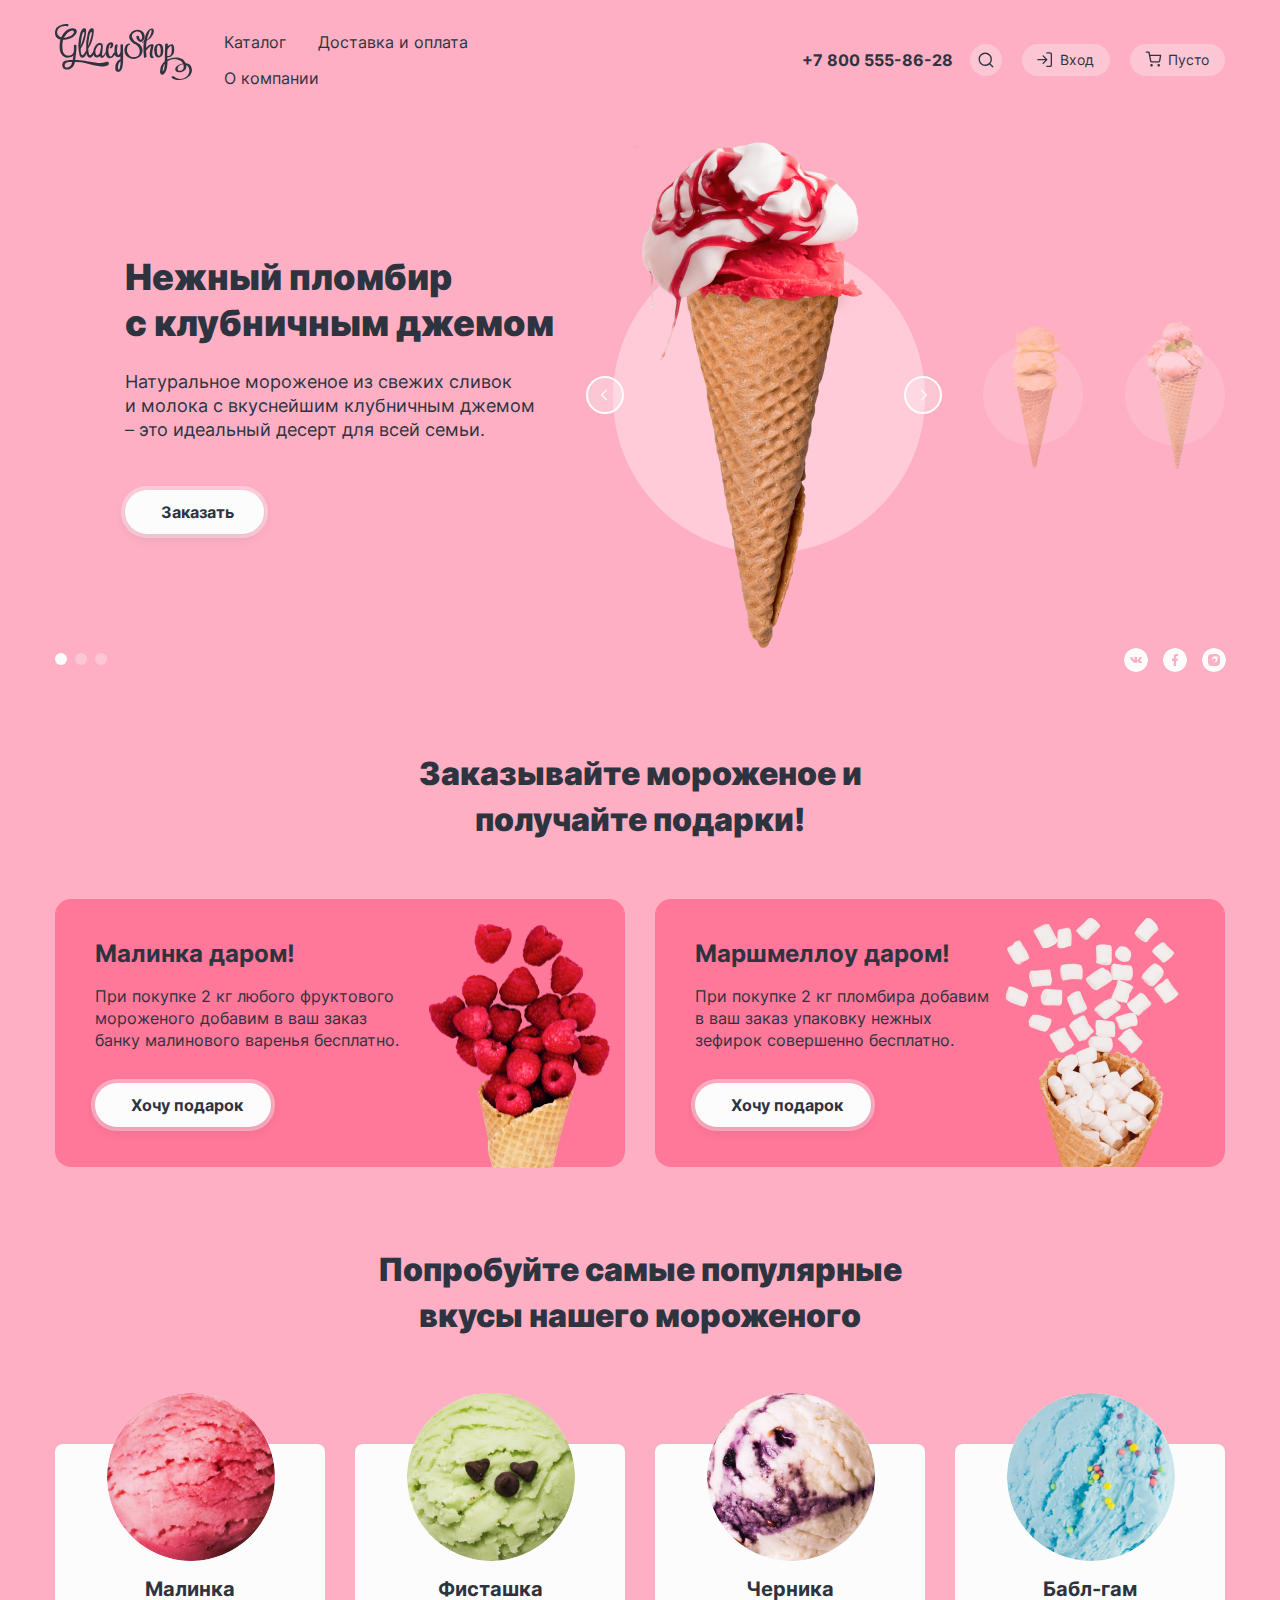
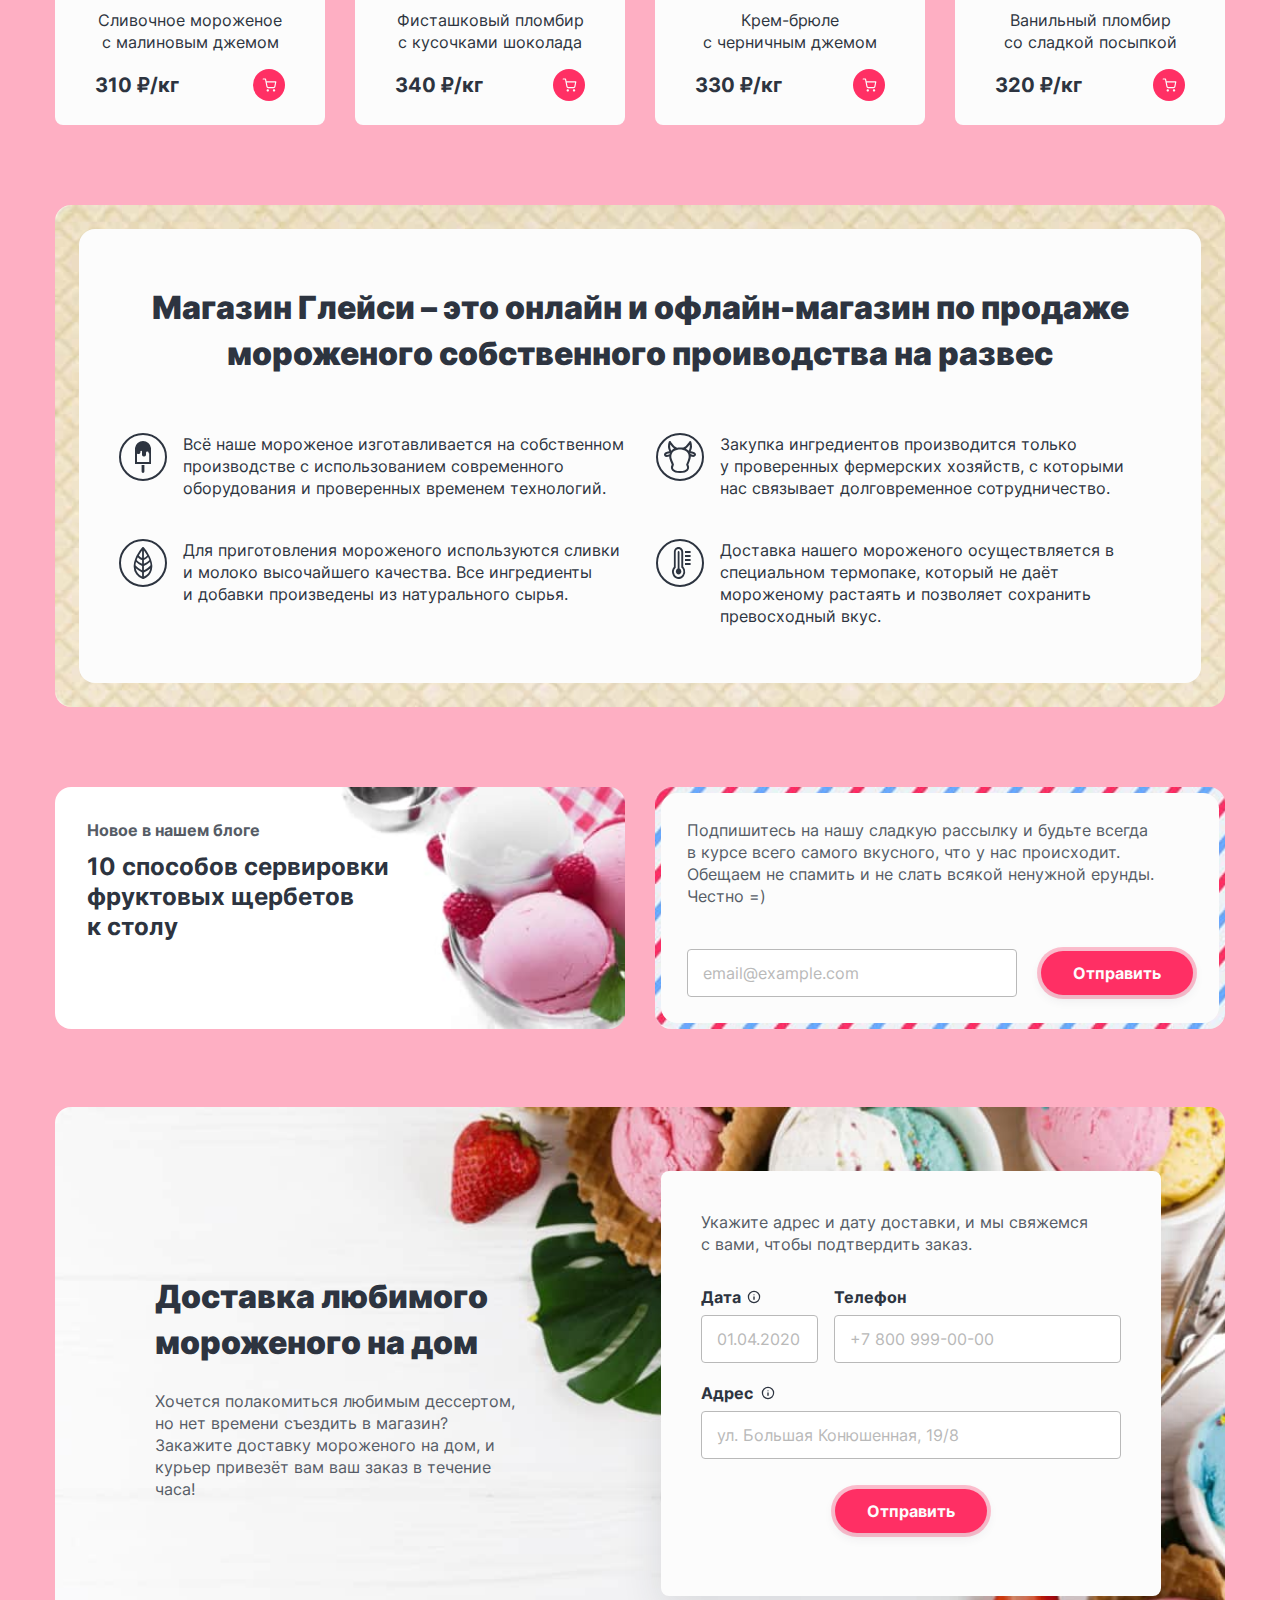
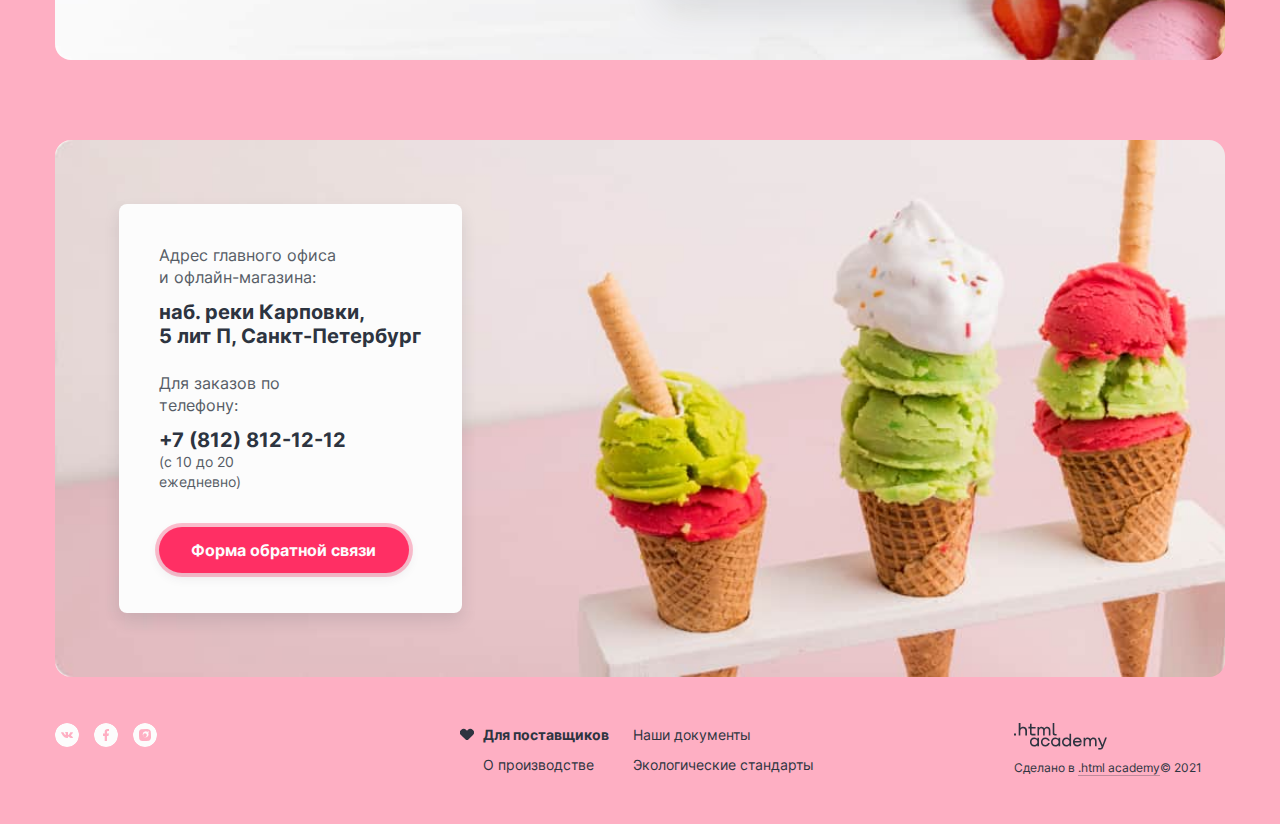
==== commit 8be47cb8: "Merge pull request #1 from NadezhdaFilippova/master" ====
--- a/index.html
+++ b/index.html
@@ -5,18 +5,39 @@
   <meta charset="utf-8">
   <title>Глейси</title>
   <link rel="stylesheet" href="styles/styles.css">
+  <link rel="icon" href="favicon.ico">
+
 </head>
 
 <body class="main-page">
   <header class="page-header">
     <nav class="navigation">
 
-      <a class="navigation-link nav-logo" href="#">
+      <a class="nav-logo" href="#">
         <img class="navigation-logo " src="images/logo/logo.svg" width="137" height="56" alt="Логотип Gllacy Shop.">
       </a>
       <ul class="navigation-list">
         <li class="navigation-item">
-          <a class="navigation-link" href="catalog.html">Каталог</a>
+          <a class="navigation-link" href="index/catalog.html">Каталог</a>
+          <ul class="subcatalog-item-list">
+            <li class="subcatalog-item">
+              <a class="subcatalog-item-link" href="#">Новинки</a>
+            </li>
+            <li class="subcatalog-item">
+              <a class="subcatalog-item-link" href="#">Сливочное</a>
+            </li>
+            <li class="subcatalog-item">
+              <a class="subcatalog-item-link subcatalog-item-link-chosen" href="#">Щербеты</a>
+            </li>
+            <li class="subcatalog-item">
+              <a class="subcatalog-item-link" href="#">Фруктовый лед</a>
+            </li>
+            <li class="subcatalog-item">
+              <a class="subcatalog-item-link" href="#">Мелорин</a>
+            </li>
+          </ul>
+
+
         </li>
         <li class="navigation-item">
           <a class="navigation-link" href="delivery.html">Доставка и оплата</a>
@@ -26,21 +47,63 @@
         </li>
       </ul>
       <div class="nav-header-phone">
-        <span class="visually-hidden">Позвоните нам.</span>
-        <a class="header-contacts-phone" href="tel:+78005558628">+7 800 555-86-28</a>
+
       </div>
-      <ul class="navigation-list navigation-user">
+      <ul class="navigation-user">
+        <li class="navigation-item">
+          <span class="visually-hidden">Позвоните нам.</span>
+          <a class="header-contacts-phone" href="tel:+78005558628">+7 800 555-86-28</a>
+        </li>
+
         <li class="navigation-item">
           <a class="navigation-link search-link" href="#">
             <span class="visually-hidden">Поиск.</span>
           </a>
+          <div class="popover popover-search">
+            <div class="popover-content">
+              <h2 class="visually-hidden">Поиск по сайту.</h2>
+              <form class="popover-search-form" action="https://echo.htmlacademy.ru/" method="post">
+                <input class="search-field field" type="search" placeholder="Поиск по сайту">
+              </form>
+              <span class="search-pointer"></span>
+            </div>
+          </div>
         </li>
         <li class="navigation-item">
           <a class="navigation-link log-in-link" href="#"> Вход</a>
+          <div class="popover popover-auth">
+            <div class="popover-content">
+              <h2 class="popover-title">Личный кабинет</h2>
+              <form class="popover-auth-form" action="https://echo.htmlacademy.ru/" method="post">
+                <p class="field-group">
+                  <label class="visually-hidden" for="auth-email">Email.</label>
+                  <input class="auth-form-field field" type="email" id="auth-email" name="auth-email"
+                    placeholder="email@example.com">
+                </p>
+                <p class="field-group">
+                  <label class="visually-hidden" for="auth-password">Пароль.</label>
+                  <input class="auth-form-field field" type="password" name="auth-password" id="auth-password"
+                    placeholder="Пароль">
+                </p>
+                <div class="auth-form-user-options-wrapper">
+                  <button class="button-pink auth-form-button" type="submit">Войти</button>
+                  <p class="field-group auth-form-user-options">
+                    <a class="auth-form-recovery" href="#">Забыли пароль?</a>
+                    <a class="auth-form-registration" href="#">Регистрация</a>
+                  </p>
+                </div>
+              </form>
+            </div>
+          </div>
         </li>
         <li class="navigation-item">
           <a class="navigation-link basket-link" href="#">Пусто
             <span class="visually-hidden">Корзина.</span>
+            <div class="popover popover-empty-cart">
+              <div class="popover-content">
+                <h2 class="popover-title">Ваша корзина пока пуста</h2>
+              </div>
+            </div>
           </a>
         </li>
       </ul>
@@ -52,59 +115,64 @@
       <section class="slider-container">
         <div class="slider-wrapper">
           <div class="slider-description">
-            <h2 class="ice-cream-title">Нежный пломбир с клубничным джемом</h2>
+            <h2 class="ice-cream-title">Нежный пломбир с&nbsp;клубничным джемом</h2>
             <p class="ice-cream-description">Натуральное мороженое из свежих сливок
-              и молока с вкуснейшим клубничным джемом – это идеальный десерт для всей семьи. </p>
-            <a class="order-button" href="index/catalog.html">Заказать</a>
+              и&nbsp;молока с вкуснейшим клубничным джемом – это идеальный десерт для всей семьи. </p>
+            <a class="button-light order-button" href="index/catalog.html">Заказать</a>
           </div>
           <div class="slider">
             <button class="slider-button slider-prev-button" type="button">
-              <span class="visually-hidden">Предыдущее мороженое</span>
-              <svg class="slider-button-icon" width="7" height="12" viewBox="0 0 7 12"
-                xmlns="http://www.w3.org/2000/svg">
+              <span class="visually-hidden">Предыдущее мороженое.</span>
+              <svg class="slider-button-icon" width="7" height="12" aria-hidden="true" focusable="false"
+                viewBox="0 0 7 12" xmlns="http://www.w3.org/2000/svg">
                 <path fill-rule="evenodd" clip-rule="evenodd"
                   d="M1.1.9a.7.7 0 1 0-1 1L4.5 6 .2 10.2a.7.7 0 0 0 1 1l4.6-4.7c.3-.3.3-.7 0-1L1.1 1Z" /></svg>
             </button>
             <img class="slider-image" src="images/products/main-slider-1.png" width="312" height="507"
               alt="Нежный пломбир с клубничным джемом.">
             <button class="slider-button slider-next-button" type="button">
-              <svg class="slider-button-icon" width="7" height="12" viewBox="0 0 7 12"
-                xmlns="http://www.w3.org/2000/svg">
+              <svg class="slider-button-icon" width="7" height="12" aria-hidden="true" focusable="false"
+                viewBox="0 0 7 12" xmlns="http://www.w3.org/2000/svg">
                 <path fill-rule="evenodd" clip-rule="evenodd"
                   d="M1.1.9a.7.7 0 1 0-1 1L4.5 6 .2 10.2a.7.7 0 0 0 1 1l4.6-4.7c.3-.3.3-.7 0-1L1.1 1Z" /></svg>
 
-              <span class="visually-hidden">Следующее мороженое</span>
+              <span class="visually-hidden">Следующее мороженое.</span>
             </button>
             <img class="slider-image-next" src="images/products/slide-next-banana.png" width="100" height="150"
-              alt="Следующее мороженое">
+              alt="Следующее мороженое.">
             <img class="slider-image-next" src="images/products/slide-next-caramel.png" width="100" height="150"
-              alt="Следующее мороженое">
+              alt="Следующее мороженое.">
           </div>
         </div>
         <div class="slider-footer">
-          <ol class="slider-pagination">
-            <li class="slider-pagination-item">
-              <button class="slider-pagination-button slider-pagination-button-current" type="button">
-                <span class="visually-hidden">1 фото мороженого</span>
-              </button>
-            </li>
-            <li class="slider-pagination-item">
-              <button class="slider-pagination-button" type="button">
-                <span class="visually-hidden">2 фото мороженого</span>
-              </button>
-            </li>
-            <li class="slider-pagination-item">
-              <button class="slider-pagination-button" type="button">
-                <span class="visually-hidden">3 фото мороженого</span>
-              </button>
-            </li>
-          </ol>
+          <div class="slider-footer-block">
+            <ol class="slider-pagination">
+              <li class="slider-pagination-item">
+                <button class="slider-pagination-button slider-pagination-button-current" type="button">
+                  <span class="visually-hidden">1 фото мороженого.</span>
+                </button>
+              </li>
+              <li class="slider-pagination-item">
+                <button class="slider-pagination-button" type="button">
+                  <span class="visually-hidden">2 фото мороженого.</span>
+                </button>
+              </li>
+              <li class="slider-pagination-item">
+                <button class="slider-pagination-button" type="button">
+                  <span class="visually-hidden">3 фото мороженого.</span>
+                </button>
+              </li>
+            </ol>
+
+          </div>
 
           <div class="slider-social">
+
             <ul class="social-list">
               <li class="social-item">
                 <a class="social-link social-vk" href="https://vk.com/htmlacademy">
-                  <svg class="" width="24" height="24" viewBox="0 0 24 24" xmlns="http://www.w3.org/2000/svg">
+                  <svg width="24" height="24" aria-hidden="true" focusable="false" viewBox="0 0 24 24"
+                    xmlns="http://www.w3.org/2000/svg">
                     <path fill-rule="evenodd" clip-rule="evenodd"
                       d="M24 12a12 12 0 1 1-24 0 12 12 0 0 1 24 0Zm-11.4 3h-.7s-1.6 0-3-1.2C7.4 12.4 6 9.6 6 9.6v-.2l.4-.1h2l.1.2.7 1.2c.7 1 1 1.3 1.3 1.2.3-.2.2-1.5.2-1.5s0-.5-.2-.7c-.1-.2-.4-.3-.5-.3 0 0 0-.2.3-.3l1.5-.1h.8c.5.2.5.5.4 1.1V11c0 .4 0 .8.2 1 .2 0 .5 0 1.3-1.3l.7-1.2.1-.2h2.1l.6.1c0 .3-.2.8-1 1.6-.7.9-1 1.2-1 1.4 0 .2.3.4.7.7l1.2 1.2c.4.6-.4.7-.4.7h-1.7l-.7-.2a4 4 0 0 1-.7-.6c-.4-.4-.7-.7-1-.6-.4.1-.4 1-.4 1v.2l-.4.2Z" />
                   </svg>
@@ -113,7 +181,8 @@
               </li>
               <li class="social-item">
                 <a class="social-link social-fb" href="https://www.facebook.com/htmlacademy">
-                  <svg width="24" height="24" viewBox="0 0 24 24" xmlns="http://www.w3.org/2000/svg">
+                  <svg width="24" height="24" aria-hidden="true" focusable="false" viewBox="0 0 24 24"
+                    xmlns="http://www.w3.org/2000/svg">
                     <path fill-rule="evenodd" clip-rule="evenodd"
                       d="M24 12a12 12 0 1 1-24 0 12 12 0 0 1 24 0Zm-9.6.9H13V18h-2.3v-5.1H9v-2.4h1.7V8.8C10.7 7 11.8 6 13.4 6H15v2.1h-.9c-1.1 0-1.1.6-1.1 1.2v1.2h2l-.6 2.4Z" />
                   </svg>
@@ -123,7 +192,8 @@
               </li>
               <li class="social-item">
                 <a class="social-link social-inst" href="https://www.instagram.com/htmlacademy/">
-                  <svg width="24" height="24" viewBox="0 0 24 24" xmlns="http://www.w3.org/2000/svg">
+                  <svg width="24" height="24" aria-hidden="true" focusable="false" viewBox="0 0 24 24"
+                    xmlns="http://www.w3.org/2000/svg">
                     <path fill-rule="evenodd" clip-rule="evenodd"
                       d="M24 12a12 12 0 1 1-24 0 12 12 0 0 1 24 0Zm-9.5-6a41.8 41.8 0 0 0-6.4.3A3 3 0 0 0 7 7a3 3 0 0 0-.8 1L6 9.6a41.8 41.8 0 0 0 .3 6.4c.2.4.4.8.7 1 .3.4.7.6 1 .8l1.5.3a41.8 41.8 0 0 0 6.4-.3 3 3 0 0 0 1-.7c.4-.3.6-.7.8-1l.3-1.5a41.8 41.8 0 0 0-.3-6.4 3 3 0 0 0-.7-1 3 3 0 0 0-1-.8L14.4 6ZM9.9 10A3 3 0 1 1 14 14 3 3 0 0 1 10 10Zm5.8-1.6a.7.7 0 1 1-1 1 .7.7 0 0 1 1-1Zm-2.4 2.4a1.8 1.8 0 1 0-2.6 2.6 1.8 1.8 0 0 0 2.6-2.6Z" />
                   </svg>
@@ -132,7 +202,7 @@
               </li>
             </ul>
           </div>
-
+        </div>
       </section>
       <section class="banners">
         <h2 class="banner-intro">Заказывайте мороженое и получайте подарки!</h2>
@@ -142,16 +212,15 @@
             <p class="banner-description">При покупке 2 кг любого фруктового мороженого добавим в ваш заказ банку
               малинового
               варенья бесплатно.</p>
-            <a class="favour-button" href="catalog.html">Хочу подарок</a>
+            <a class="button-light favour-button" href="catalog.html">Хочу подарок</a>
             <img class="banner-picture" src="images/products/raspberry.png" width="181" height="244"
               alt="Малина в вафельном рожке.">
           </div>
           <div class="banner right-banner">
             <h3 class="banner-title">Маршмеллоу даром!</h3>
-            <p class="banner-description">При покупке 2 кг пломбира добавим в ваш заказ упаковку нежных зефирок
-              совершенно
-              бесплатно.</p>
-            <a class="favour-button" href="catalog.html">Хочу подарок</a>
+            <p class="banner-description">При покупке 2 кг пломбира добавим в&nbsp;ваш заказ упаковку нежных
+              зефирок&nbsp;совершенно бесплатно.</p>
+            <a class="button-light favour-button" href="catalog.html">Хочу подарок</a>
             <img class="banner-picture" src="images/products/marshmellow.png" width="232" height="249"
               alt="Маршмеллоу в вафельном рожке.">
           </div>
@@ -166,10 +235,16 @@
             <h3 class="item-title">Малинка</h3>
             <p class="item-description">Сливочное мороженое с малиновым джемом</p>
             <div class="item-price-wrapper">
-              <span class="item-price">310 р/кг</span>
+              <span class="item-price">310 ₽/кг</span>
               <div class="basket">
                 <span class="visually-hidden">Положить в корзину.</span>
-                <a class="basket-link" href="#"></a>
+                <button class="product-basket-button" type="button">
+                  <svg class="basket-icon" width="17" height="16" aria-hidden="true" focusable="false"
+                    viewBox="0 0 17 16" xmlns="http://www.w3.org/2000/svg">
+                    <path fill-rule="evenodd" clip-rule="evenodd"
+                      d="M1.31254 0.489586C0.944351 0.489586 0.645874 0.788063 0.645874 1.15625C0.645874 1.52444 0.944351 1.82292 1.31254 1.82292H3.37353L3.91319 4.5192C3.91612 4.538 3.91985 4.55654 3.92432 4.57479L5.01308 10.0146L5.0132 10.0151C5.10338 10.4685 5.35008 10.8757 5.71016 11.1656C6.06854 11.4541 6.51652 11.608 6.97639 11.6009H13.3011C13.761 11.608 14.209 11.4541 14.5673 11.1656C14.9276 10.8756 15.1743 10.4681 15.2644 10.0146L15.2644 10.0146L15.2654 10.0096L16.3084 4.54045C16.3456 4.34528 16.2938 4.14368 16.1672 3.9906C16.0405 3.83751 15.8522 3.7489 15.6535 3.7489H5.11879L4.57369 1.02541C4.51133 0.713843 4.23774 0.489586 3.91999 0.489586H1.31254ZM6.32068 9.75385L5.38566 5.08223H14.8477L13.9562 9.75686C13.9268 9.90268 13.8472 10.0336 13.7313 10.1269C13.6148 10.2207 13.4691 10.2705 13.3196 10.2676L13.3196 10.2675H13.3068H6.9707V10.2674L6.95793 10.2676C6.80844 10.2705 6.66271 10.2207 6.54624 10.1269C6.42978 10.0332 6.35 9.90146 6.32087 9.75481L6.32068 9.75385ZM5.21043 14.1936C5.21043 13.4657 5.80055 12.8755 6.5285 12.8755C7.25644 12.8755 7.84656 13.4657 7.84656 14.1936C7.84656 14.9216 7.25644 15.5117 6.5285 15.5117C5.80055 15.5117 5.21043 14.9216 5.21043 14.1936ZM12.3804 14.1936C12.3804 13.4657 12.9705 12.8755 13.6985 12.8755C14.4264 12.8755 15.0166 13.4657 15.0166 14.1936C15.0166 14.9216 14.4264 15.5117 13.6985 15.5117C12.9705 15.5117 12.3804 14.9216 12.3804 14.1936Z" />
+                  </svg>
+                </button>
               </div>
             </div>
           </li>
@@ -179,10 +254,16 @@
             <h3 class="item-title">Фисташка</h3>
             <p class="item-description">Фисташковый пломбир с кусочками шоколада</p>
             <div class="item-price-wrapper">
-              <span class="item-price">340 р/кг</span>
+              <span class="item-price">340 ₽/кг</span>
               <div class="basket">
                 <span class="visually-hidden">Положить в корзину.</span>
-                <a class="basket-link" href="#"></a>
+                <button class="product-basket-button" type="button">
+                  <svg class="basket-icon" width="17" height="16" aria-hidden="true" focusable="false"
+                    viewBox="0 0 17 16" xmlns="http://www.w3.org/2000/svg">
+                    <path fill-rule="evenodd" clip-rule="evenodd"
+                      d="M1.31254 0.489586C0.944351 0.489586 0.645874 0.788063 0.645874 1.15625C0.645874 1.52444 0.944351 1.82292 1.31254 1.82292H3.37353L3.91319 4.5192C3.91612 4.538 3.91985 4.55654 3.92432 4.57479L5.01308 10.0146L5.0132 10.0151C5.10338 10.4685 5.35008 10.8757 5.71016 11.1656C6.06854 11.4541 6.51652 11.608 6.97639 11.6009H13.3011C13.761 11.608 14.209 11.4541 14.5673 11.1656C14.9276 10.8756 15.1743 10.4681 15.2644 10.0146L15.2644 10.0146L15.2654 10.0096L16.3084 4.54045C16.3456 4.34528 16.2938 4.14368 16.1672 3.9906C16.0405 3.83751 15.8522 3.7489 15.6535 3.7489H5.11879L4.57369 1.02541C4.51133 0.713843 4.23774 0.489586 3.91999 0.489586H1.31254ZM6.32068 9.75385L5.38566 5.08223H14.8477L13.9562 9.75686C13.9268 9.90268 13.8472 10.0336 13.7313 10.1269C13.6148 10.2207 13.4691 10.2705 13.3196 10.2676L13.3196 10.2675H13.3068H6.9707V10.2674L6.95793 10.2676C6.80844 10.2705 6.66271 10.2207 6.54624 10.1269C6.42978 10.0332 6.35 9.90146 6.32087 9.75481L6.32068 9.75385ZM5.21043 14.1936C5.21043 13.4657 5.80055 12.8755 6.5285 12.8755C7.25644 12.8755 7.84656 13.4657 7.84656 14.1936C7.84656 14.9216 7.25644 15.5117 6.5285 15.5117C5.80055 15.5117 5.21043 14.9216 5.21043 14.1936ZM12.3804 14.1936C12.3804 13.4657 12.9705 12.8755 13.6985 12.8755C14.4264 12.8755 15.0166 13.4657 15.0166 14.1936C15.0166 14.9216 14.4264 15.5117 13.6985 15.5117C12.9705 15.5117 12.3804 14.9216 12.3804 14.1936Z" />
+                  </svg>
+                </button>
               </div>
             </div>
           </li>
@@ -190,12 +271,18 @@
             <img class="item-image" src="images/products/blueberry.jpg" width="168" height="168"
               alt="Шарик черничного мороженого.">
             <h3 class="item-title">Черника</h3>
-            <p class="item-description">Крем-брюле с черничным джемом</p>
+            <p class="item-description">Крем-брюле с&nbsp;черничным джемом</p>
             <div class="item-price-wrapper">
-              <span class="item-price">330 р/кг</span>
+              <span class="item-price">330 ₽/кг</span>
               <div class="basket">
                 <span class="visually-hidden">Положить в корзину.</span>
-                <a class="basket-link" href="#"></a>
+                <button class="product-basket-button" type="button">
+                  <svg class="basket-icon" width="17" height="16" aria-hidden="true" focusable="false"
+                    viewBox="0 0 17 16" xmlns="http://www.w3.org/2000/svg">
+                    <path fill-rule="evenodd" clip-rule="evenodd"
+                      d="M1.31254 0.489586C0.944351 0.489586 0.645874 0.788063 0.645874 1.15625C0.645874 1.52444 0.944351 1.82292 1.31254 1.82292H3.37353L3.91319 4.5192C3.91612 4.538 3.91985 4.55654 3.92432 4.57479L5.01308 10.0146L5.0132 10.0151C5.10338 10.4685 5.35008 10.8757 5.71016 11.1656C6.06854 11.4541 6.51652 11.608 6.97639 11.6009H13.3011C13.761 11.608 14.209 11.4541 14.5673 11.1656C14.9276 10.8756 15.1743 10.4681 15.2644 10.0146L15.2644 10.0146L15.2654 10.0096L16.3084 4.54045C16.3456 4.34528 16.2938 4.14368 16.1672 3.9906C16.0405 3.83751 15.8522 3.7489 15.6535 3.7489H5.11879L4.57369 1.02541C4.51133 0.713843 4.23774 0.489586 3.91999 0.489586H1.31254ZM6.32068 9.75385L5.38566 5.08223H14.8477L13.9562 9.75686C13.9268 9.90268 13.8472 10.0336 13.7313 10.1269C13.6148 10.2207 13.4691 10.2705 13.3196 10.2676L13.3196 10.2675H13.3068H6.9707V10.2674L6.95793 10.2676C6.80844 10.2705 6.66271 10.2207 6.54624 10.1269C6.42978 10.0332 6.35 9.90146 6.32087 9.75481L6.32068 9.75385ZM5.21043 14.1936C5.21043 13.4657 5.80055 12.8755 6.5285 12.8755C7.25644 12.8755 7.84656 13.4657 7.84656 14.1936C7.84656 14.9216 7.25644 15.5117 6.5285 15.5117C5.80055 15.5117 5.21043 14.9216 5.21043 14.1936ZM12.3804 14.1936C12.3804 13.4657 12.9705 12.8755 13.6985 12.8755C14.4264 12.8755 15.0166 13.4657 15.0166 14.1936C15.0166 14.9216 14.4264 15.5117 13.6985 15.5117C12.9705 15.5117 12.3804 14.9216 12.3804 14.1936Z" />
+                  </svg>
+                </button>
               </div>
             </div>
           </li>
@@ -203,12 +290,19 @@
             <img class="item-image" src="images/products/bubble-gum.jpg" width="168" height="168"
               alt="Шарик мороженого с посыпкой.">
             <h3 class="item-title">Бабл-гам</h3>
-            <p class="item-description">Ванильный пломбир со сладкой посыпкой</p>
+            <p class="item-description">Ванильный пломбир со&nbsp;сладкой посыпкой</p>
             <div class="item-price-wrapper">
-              <span class="item-price">310 р/кг</span>
+              <span class="item-price">320 ₽/кг</span>
               <div class="basket">
                 <span class="visually-hidden">Положить в корзину.</span>
-                <a class="basket-link" href="#"></a>
+                <button class="product-basket-button" type="button">
+                  <svg class="basket-icon" width="17" height="16" aria-hidden="true" focusable="false"
+                    viewBox="0 0 17 16" xmlns="http://www.w3.org/2000/svg">
+                    <path fill-rule="evenodd" clip-rule="evenodd"
+                      d="M1.31254 0.489586C0.944351 0.489586 0.645874 0.788063 0.645874 1.15625C0.645874 1.52444 0.944351 1.82292 1.31254 1.82292H3.37353L3.91319 4.5192C3.91612 4.538 3.91985 4.55654 3.92432 4.57479L5.01308 10.0146L5.0132 10.0151C5.10338 10.4685 5.35008 10.8757 5.71016 11.1656C6.06854 11.4541 6.51652 11.608 6.97639 11.6009H13.3011C13.761 11.608 14.209 11.4541 14.5673 11.1656C14.9276 10.8756 15.1743 10.4681 15.2644 10.0146L15.2644 10.0146L15.2654 10.0096L16.3084 4.54045C16.3456 4.34528 16.2938 4.14368 16.1672 3.9906C16.0405 3.83751 15.8522 3.7489 15.6535 3.7489H5.11879L4.57369 1.02541C4.51133 0.713843 4.23774 0.489586 3.91999 0.489586H1.31254ZM6.32068 9.75385L5.38566 5.08223H14.8477L13.9562 9.75686C13.9268 9.90268 13.8472 10.0336 13.7313 10.1269C13.6148 10.2207 13.4691 10.2705 13.3196 10.2676L13.3196 10.2675H13.3068H6.9707V10.2674L6.95793 10.2676C6.80844 10.2705 6.66271 10.2207 6.54624 10.1269C6.42978 10.0332 6.35 9.90146 6.32087 9.75481L6.32068 9.75385ZM5.21043 14.1936C5.21043 13.4657 5.80055 12.8755 6.5285 12.8755C7.25644 12.8755 7.84656 13.4657 7.84656 14.1936C7.84656 14.9216 7.25644 15.5117 6.5285 15.5117C5.80055 15.5117 5.21043 14.9216 5.21043 14.1936ZM12.3804 14.1936C12.3804 13.4657 12.9705 12.8755 13.6985 12.8755C14.4264 12.8755 15.0166 13.4657 15.0166 14.1936C15.0166 14.9216 14.4264 15.5117 13.6985 15.5117C12.9705 15.5117 12.3804 14.9216 12.3804 14.1936Z" />
+                  </svg>
+
+                </button>
               </div>
             </div>
           </li>
@@ -216,7 +310,8 @@
       </section>
       <section class="advantages-container">
         <div class="advantages-wrapper">
-          <h2 class="advantages-title">Магазин Глейси – это онлайн и офлайн-магазин по продаже мороженого собственного
+          <h2 class="advantages-title">Магазин Глейси – это онлайн и офлайн-магазин по продаже мороженого
+            собственного
             проиводства на развес</h2>
           <ul class="advantages-list">
             <li class="advantages-item">
@@ -230,15 +325,16 @@
               <img class="advantages-image" src="images/icons/cow-icon.svg" width="48" height="48"
                 alt="Схематичное изображение головы коровы.">
               <p class="advantages-description">Закупка ингредиентов производится только
-                у проверенных фермерских хозяйств, с которыми
-                нас связывает долговременное сотрудничество.</p>
+                у&nbsp;проверенных фермерских хозяйств, с которыми
+                нас&nbsp;связывает долговременное сотрудничество.</p>
             </li>
             <li class="advantages-item">
               <img class="advantages-image" src="images/icons/leaf-icon.svg" width="48" height="48"
                 alt="Схематичное изображение листа.">
-              <p class="advantages-description">Для приготовления мороженого используются сливки и молоко высочайшего
+              <p class="advantages-description">Для приготовления мороженого используются сливки и молоко
+                высочайшего
                 качества. Все ингредиенты
-                и добавки произведены из натурального сырья.</p>
+                и&nbsp;добавки произведены из натурального сырья.</p>
             </li>
             <li class="advantages-item">
               <img class="advantages-image" src="images/icons/thermometer.svg" width="48" height="48"
@@ -255,18 +351,19 @@
         <div class="news-blog">
           <h3 class="news-blog-title">Новое в нашем блоге</h3>
           <a class="news-blog-link" href="#">10 способов сервировки фруктовых щербетов
-            к столу</a>
+            к&nbsp;столу</a>
         </div>
         <div class="newsletter">
           <div class="newsletter-wrapper">
             <h3 class="visually-hidden">Подпишитесь на рассылку.</h3>
             <p class="newsletter-description">Подпишитесь на нашу сладкую рассылку и будьте всегда
-              в курсе всего самого вкусного, что у нас происходит. Обещаем не спамить и не слать всякой ненужной ерунды.
+              в&nbsp;курсе всего самого вкусного, что у нас происходит. Обещаем не спамить и не слать всякой
+              ненужной ерунды.
               Честно =)</p>
             <form class="newsletter-form" action="https://echo.htmlacademy.ru/" method="post">
               <input class="field" placeholder="email@example.com" type="email" name="newsletter-email"
                 id="newsletter-email" aria-label="Введите Ваш e-mail.">
-              <button class="newsletter-button" type="submit">Отправить</button>
+              <button class="button-pink newsletter-button" type="submit">Отправить</button>
             </form>
           </div>
         </div>
@@ -279,37 +376,70 @@
         </div>
         <div class="delivery">
           <h3 class="visually-hidden">Заполните форму доставки.</h3>
-          <p class="form-description">Укажите адрес и дату доставки, и мы свяжемся<br> с вами, чтобы подтвердить заказ.
+          <p class="form-description">Укажите адрес и дату доставки, и мы свяжемся<br> с вами, чтобы подтвердить
+            заказ.
           </p>
           <form class="delivery-form" action="https://echo.htmlacademy.ru/" method="post">
-            <p class="field-group delivery-form-date">
-              <label class="form-label" for="delivery-date">Дата</label>
-              <input class="field" type="text" name="delivery-date" id="delivery-date" placeholder="01.04.2020">
-            </p>
-            <p class="field-group delivery-form-phone">
-              <label class="form-label" for="delivery-phone">Телефон</label>
-              <input class="field" type="text" name="delivery-phone" id="delivery-phone" placeholder="+7 800 999-00-00">
-            </p>
-            <p class="field-group delivery-form-adress">
-              <label class="form-label" for="delivery-adress">Адрес</label>
-              <input class="field" type="text" name="delivery-adress" id="delivery-adress"
-                placeholder="ул. Большая Конюшенная, 19/8">
-            </p>
-            <button class="button" type="submit">Отправить</button>
+            <div class="delivery-form-wrapper">
+              <p class="field-group delivery-form-date">
+                <span class="form-label">
+                  <label class="form-label" for="delivery-date">Дата</label>
+                </span>
+                <span class="tooltip tooltip-delivery-date">
+                  <button class="tooltip-toggle" type="button" aria-labelledby="tooltip-label">
+                    <svg width="14" height="14" viewBox="0 0 14 14" aria-label="Подсказка." fill="none"
+                      xmlns="http://www.w3.org/2000/svg">
+                      <path fill-rule="evenodd" clip-rule="evenodd"
+                        d="M7 2.1A4.9 4.9 0 1 0 7 12 4.9 4.9 0 0 0 7 2ZM.8 7a6.2 6.2 0 1 1 12.4 0A6.2 6.2 0 0 1 .8 7ZM7 6.3c.4 0 .7.3.7.7v2.2a.7.7 0 0 1-1.4 0V7c0-.4.3-.7.7-.7Zm0-2.2a.7.7 0 0 0 0 1.3.7.7 0 0 0 0-1.3Z" />
+                    </svg>
+                  </button>
+                  <span class="tooltip-text" role="tooltip" id="tooltip-label"></span>
+                </span>
+
+                <input class="field" type="text" name="delivery-date" id="delivery-date" placeholder="01.04.2020"
+                  required>
+              </p>
+              <p class="field-group delivery-form-phone">
+
+                <label class="form-label" for="delivery-phone">Телефон</label>
+                <input class="field" type="text" name="delivery-phone" id="delivery-phone"
+                  placeholder="+7 800 999-00-00" required>
+              </p>
+              <p class="field-group delivery-form-adress">
+                <span class="form-label">
+                  <label class="form-label" for="delivery-adress">Адрес</label>
+                </span>
+                <span class="tooltip tooltip-delivery-adress">
+                  <button class="tooltip-toggle" type="button" aria-labelledby="tooltip-label-adress">
+                    <svg width="14" height="14" viewBox="0 0 14 14" aria-label="Подсказка." fill="none"
+                      xmlns="http://www.w3.org/2000/svg">
+                      <path fill-rule="evenodd" clip-rule="evenodd"
+                        d="M7 2.1A4.9 4.9 0 1 0 7 12 4.9 4.9 0 0 0 7 2ZM.8 7a6.2 6.2 0 1 1 12.4 0A6.2 6.2 0 0 1 .8 7ZM7 6.3c.4 0 .7.3.7.7v2.2a.7.7 0 0 1-1.4 0V7c0-.4.3-.7.7-.7Zm0-2.2a.7.7 0 0 0 0 1.3.7.7 0 0 0 0-1.3Z" />
+                    </svg>
+                  </button>
+                  <span class="tooltip-text" role="tooltip" id="tooltip-label-adress">Введите название
+                    улицы,&nbsp;дома&nbsp;и&nbsp;квартиры</span>
+                </span>
+                <input class="field" type="text" name="delivery-adress" id="delivery-adress"
+                  placeholder="ул. Большая Конюшенная, 19/8" required>
+              </p>
+            </div>
+            <button class="button-pink delivery-button" type="submit">Отправить</button>
           </form>
         </div>
       </section>
       <section class="contacts-container">
         <div class="contacts-wrapper">
           <h2 class="visually-hidden">Контакты и форма обратной связи.</h2>
-          <adress class="contacts-adress">
-            <h3 class="contacts-subtitle">Адрес главного офиса и офлайн-магазина:</h3>
-            <p class="contacts-adress-text">наб. реки Карповки, 5 лит П, Санкт-Петербург</p>
+          <div class="contacts-adress">
+            <h3 class="contacts-subtitle">Адрес главного офиса и&nbsp;офлайн-магазина:</h3>
+            <p class="contacts-adress-text">наб. реки Карповки, 5&nbsp;лит&nbsp;П, Санкт-Петербург</p>
             <h3 class="contacts-subtitle">Для заказов по телефону:</h3>
             <a class="contacts-phone" href="tel:+7812812-12-12">+7 (812) 812-12-12</a>
             <p class="contacts-phone-text">(с 10 до 20 ежедневно)</p>
-          </adress>
-          <a class="feedback-form-button" href="#">Форма обратной связи</a>
+
+          <a class="button-pink feedback-form-button" href="#">Форма обратной связи</a>
+        </div>
         </div>
       </section>
     </div>
@@ -320,16 +450,18 @@
       <ul class="social-list social-list-footer">
         <li class="social-item">
           <a class="social-link social-vk" href="https://vk.com/htmlacademy">
-            <svg class="" width="24" height="24" viewBox="0 0 24 24" xmlns="http://www.w3.org/2000/svg">
+            <svg width="24" height="24" viewBox="0 0 24 24" aria-hidden="true" focusable="false" fill="none"
+              xmlns="http://www.w3.org/2000/svg">
               <path fill-rule="evenodd" clip-rule="evenodd"
-                d="M24 12a12 12 0 1 1-24 0 12 12 0 0 1 24 0Zm-11.4 3h-.7s-1.6 0-3-1.2C7.4 12.4 6 9.6 6 9.6v-.2l.4-.1h2l.1.2.7 1.2c.7 1 1 1.3 1.3 1.2.3-.2.2-1.5.2-1.5s0-.5-.2-.7c-.1-.2-.4-.3-.5-.3 0 0 0-.2.3-.3l1.5-.1h.8c.5.2.5.5.4 1.1V11c0 .4 0 .8.2 1 .2 0 .5 0 1.3-1.3l.7-1.2.1-.2h2.1l.6.1c0 .3-.2.8-1 1.6-.7.9-1 1.2-1 1.4 0 .2.3.4.7.7l1.2 1.2c.4.6-.4.7-.4.7h-1.7l-.7-.2a4 4 0 0 1-.7-.6c-.4-.4-.7-.7-1-.6-.4.1-.4 1-.4 1v.2l-.4.2Z" />
-            </svg>
+                d="M24 12a12 12 0 1 1-24 0 12 12 0 0 1 24 0Zm-11.4 3h-.7s-1.6 0-3-1.2C7.4 12.4 6 9.6 6 9.6v-.2l.4-.1h2l.1.2.7 1.2c.7 1 1 1.3 1.3 1.2.3-.2.2-1.5.2-1.5s0-.5-.2-.7c-.1-.2-.4-.3-.5-.3 0 0 0-.2.3-.3l1.5-.1h.8c.5.2.5.5.4 1.1V11c0 .4 0 .8.2 1 .2 0 .5 0 1.3-1.3l.7-1.2.1-.2h2.1l.6.1c0 .3-.2.8-1 1.6-.7.9-1 1.2-1 1.4 0 .2.3.4.7.7l1.2 1.2c.4.6-.4.7-.4.7h-1.7l-.7-.2a4 4 0 0 1-.7-.6c-.4-.4-.7-.7-1-.6-.4.1-.4 1-.4 1v.2l-.4.2Z"
+                fill="#FCFCFC" /></svg>
             <span class="visually-hidden">В контакте.</span>
           </a>
         </li>
         <li class="social-item">
           <a class="social-link social-fb" href="https://www.facebook.com/htmlacademy">
-            <svg width="24" height="24" viewBox="0 0 24 24" xmlns="http://www.w3.org/2000/svg">
+            <svg width="24" height="24" aria-hidden="true" focusable="false" viewBox="0 0 24 24"
+              xmlns="http://www.w3.org/2000/svg">
               <path fill-rule="evenodd" clip-rule="evenodd"
                 d="M24 12a12 12 0 1 1-24 0 12 12 0 0 1 24 0Zm-9.6.9H13V18h-2.3v-5.1H9v-2.4h1.7V8.8C10.7 7 11.8 6 13.4 6H15v2.1h-.9c-1.1 0-1.1.6-1.1 1.2v1.2h2l-.6 2.4Z" />
             </svg>
@@ -338,7 +470,8 @@
         </li>
         <li class="social-item">
           <a class="social-link social-inst" href="https://www.instagram.com/htmlacademy/">
-            <svg width="24" height="24" viewBox="0 0 24 24" xmlns="http://www.w3.org/2000/svg">
+            <svg width="24" height="24" aria-hidden="true" focusable="false" viewBox="0 0 24 24"
+              xmlns="http://www.w3.org/2000/svg">
               <path fill-rule="evenodd" clip-rule="evenodd"
                 d="M24 12a12 12 0 1 1-24 0 12 12 0 0 1 24 0Zm-9.5-6a41.8 41.8 0 0 0-6.4.3A3 3 0 0 0 7 7a3 3 0 0 0-.8 1L6 9.6a41.8 41.8 0 0 0 .3 6.4c.2.4.4.8.7 1 .3.4.7.6 1 .8l1.5.3a41.8 41.8 0 0 0 6.4-.3 3 3 0 0 0 1-.7c.4-.3.6-.7.8-1l.3-1.5a41.8 41.8 0 0 0-.3-6.4 3 3 0 0 0-.7-1 3 3 0 0 0-1-.8L14.4 6ZM9.9 10A3 3 0 1 1 14 14 3 3 0 0 1 10 10Zm5.8-1.6a.7.7 0 1 1-1 1 .7.7 0 0 1 1-1Zm-2.4 2.4a1.8 1.8 0 1 0-2.6 2.6 1.8 1.8 0 0 0 2.6-2.6Z" />
             </svg>
@@ -351,21 +484,22 @@
       <h2 class="visually-hidden">Дополнительная информация.</h2>
       <ul class="information-list">
         <li class="information-item">
-          <a class="information-link information-link-favour">Для поставщиков</a>
+          <a class="information-link information-link-favour" href="#">Для поставщиков</a>
         </li>
         <li class="information-item">
-          <a class="information-link">Наши документы</a>
+          <a class="information-link" href="#">Наши документы</a>
         </li>
         <li class="information-item">
-          <a class="information-link">О производстве</a>
+          <a class="information-link" href="#">О производстве</a>
         </li>
 
         <li class="information-item">
-          <a class="information-link">Экологические стандарты</a>
+          <a class="information-link" href="#">Экологические стандарты</a>
         </li>
       </ul>
     </section>
     <section class="htmlacademy-logo">
+      <h2 class="visually-hidden">Логотип htmlacademy.</h2>
       <a class="htmlacademy-link" href="https://htmlacademy.ru/">
         <img class="htmlacademy-image" src="images/logo/logo_htmlacademy.svg" width="93" height="27"
           alt="Логотип HTMLacademy.">
@@ -374,7 +508,34 @@
         2021</span>
     </section>
   </footer>
-
+  <div class="modal-container modal-container-close">
+    <div class="modal modal-feedback">
+      <button class="modal-close-button">
+        <span class="visually-hidden">Закрыть.</span>
+      </button>
+      <section class="modal-content">
+        <h2 class="modal-title">Мы обязательно ответим вам!</h2>
+        <form class="feedback-form" action="https://echo.htmlacademy.ru/" method="post">
+          <p class="field-group">
+            <label class="visually-hidden" for="name">Ваши имя и фамилия.</label>
+            <input class="feedback-form-field field" type="text" id="name" name="name" placeholder="Имя и фамилия"
+              required>
+          </p>
+          <p class="field-group">
+            <label class="visually-hidden" for="email">Введите ваш email.</label>
+            <input class="feedback-form-field field" placeholder="email@example.com" type="email" name="email"
+              id="email" required>
+          </p>
+          <p class="field-group">
+            <label class="visually-hidden" for="comment">Введите текст обращения.</label>
+            <textarea class="feedback-form-field comment-field field" name="comment" id="comment" rows="6"
+              placeholder="В свободной форме" required></textarea>
+          </p>
+          <button class="button-pink modal-feedback-form-button" type="submit">Отправить</button>
+        </form>
+      </section>
+    </div>
+  </div>
 
 
 </body>
--- a/styles/styles.css
+++ b/styles/styles.css
@@ -73,16 +73,22 @@
 
 }
 
+.page-header {
+  margin-bottom: 21px;
+}
+
 .navigation {
   display: flex;
   width: 1170px;
   margin: 0 auto;
   padding-top: 24px;
   padding-bottom: 24px;
-}
-
-.navigation-logo {
+
+}
+
+.nav-logo {
   display: block;
+  margin-right: 16px;
 
 
 }
@@ -98,12 +104,20 @@
 }
 
 .navigation-item {
-  /* margin-right: 32px; */
-}
+  position: relative;
+}
+
 
 .navigation-user {
-  max-width: 450px;
+  display: flex;
+  align-items: center;
+  flex-wrap: wrap;
+  max-width: fit-content;
+  margin: 0;
   margin-left: auto;
+  padding: 0;
+  list-style-type: none;
+
 }
 
 .navigation-link {
@@ -119,6 +133,34 @@
   cursor: pointer;
 }
 
+.navigation-user .navigation-link {
+  font-size: 14px;
+}
+
+.navigation-link-current {
+  background: #FF4A78;
+  color: #FCFCFC;
+  border-radius: 26px;
+}
+
+.navigation-link:hover {
+  background-color: rgba(252, 252, 252, 0.5);
+  border-radius: 26px;
+  display: block;
+}
+
+.navigation-link:focus {
+  background-color: rgba(252, 252, 252, 0.5);
+  outline: 2px solid #2D3440;
+  border-radius: 26px;
+}
+
+.navigation-link:active {
+  background-color: #FCFCFC;
+  border-radius: 26px;
+  outline: none;
+}
+
 .nav-logo {
   padding: 0;
 }
@@ -128,10 +170,12 @@
   min-height: 32px;
   padding: 0;
   border-radius: 50%;
-  background: #FCFCFC;
-  background-image: url(../images/icons/);
-  opacity: 0.3;
-}
+  background: rgba(252, 252, 252, 0.3);
+  background-image: url(../images/icons/search-icon.svg);
+  background-repeat: no-repeat;
+  background-position: center;
+}
+
 
 .log-in-link::before {
   content: "";
@@ -141,6 +185,7 @@
   background-image: url(../images/icons/log-in-icon.svg);
   background-repeat: no-repeat;
   left: 15px;
+  top: 8px;
 }
 
 .basket-link::before {
@@ -151,26 +196,55 @@
   background-image: url(../images/icons/empty-cart.svg);
   background-repeat: no-repeat;
   left: 15px;
-}
-
-.navigation-user .navigation-item:nth-child(2) .navigation-link,
-.navigation-user .navigation-item:nth-child(3) .navigation-link {
+  top: 7px;
+}
+
+.basket-link-filled::before {
+  content: "";
+  position: absolute;
+  width: 18px;
+  height: 18px;
+  background-image: url(../images/icons/full-cart.svg);
+  background-repeat: no-repeat;
+  left: 15px;
+  top: 8px;
+}
+
+.navigation-user .navigation-item:nth-child(3) .navigation-link,
+.navigation-user .navigation-item:nth-child(4) .navigation-link {
   position: relative;
-  padding: 6px 18px 6px 40px;
+  padding: 6px 16px 6px 38px;
   border-radius: 26px;
   background: rgba(252, 252, 252, 0.3);
-
-}
-
-.nav-header-phone {
-  margin: auto 18px auto 198px;
-
-}
-
-.navigation-user .navigation-item:not(:last-child) {
-  margin-right: 16px;
-}
-
+}
+
+.navigation-user .navigation-item:nth-child(3) .navigation-link:hover,
+.navigation-user .navigation-item:nth-child(4) .navigation-link:hover {
+  background-color: rgba(252, 252, 252, 0.5);
+  border-radius: 26px;
+}
+
+.navigation-user .navigation-item:nth-child(3) .navigation-link:focus,
+.navigation-user .navigation-item:nth-child(4) .navigation-link:focus {
+  background-color: rgba(252, 252, 252, 0.5);
+  outline: 2px solid #2D3440;
+  border-radius: 26px;
+}
+
+.navigation-user .navigation-item:nth-child(3) .navigation-link:active,
+.navigation-user .navigation-item:nth-child(4) .navigation-link:active {
+  background-color: #FCFCFC;
+  border-radius: 26px;
+  outline: none;
+}
+
+.navigation-user .navigation-item:not(:nth-child(4n)) {
+  margin-right: 20px;
+}
+
+.navigation-user .navigation-item:first-child {
+  margin-right: 17px;
+}
 
 .header-contacts-phone {
   display: block;
@@ -183,23 +257,36 @@
   text-decoration: none;
 }
 
+.header-contacts-phone:hover {
+  background-color: rgba(252, 252, 252, 0.5);
+  border-radius: 26px;
+}
+
+.header-contacts-phone:focus {
+  background-color: rgba(252, 252, 252, 0.5);
+  outline: 2px solid #2D3440;
+  border-radius: 26px;
+}
+
 .slider-container {
   margin-bottom: 80px;
 }
 
 .slider-wrapper {
   display: flex;
+  margin-left: 70px;
+  justify-content: space-between;
 }
 
 .slider-description {
-  margin: 136px 0 0 70px;
+  display: inline-block;
+  padding-top: 113px;
   max-width: 470px;
 }
 
-.order-button {
+.button-light {
   display: block;
   box-sizing: border-box;
-  width: 139px;
   padding: 8px 32px;
   font-family: inherit;
   font-weight: 700;
@@ -210,10 +297,13 @@
   text-decoration: none;
   background: #FCFCFC;
   border: 4px solid rgba(252, 252, 252, 0.4);
-  box-shadow: 0px 4px 12px rgba(45, 52, 64, 0.1);
-  border-radius: 26px;
-}
-
+  box-shadow: 0px 4px 12px rgba(45, 52, 64, 0.1), 0 0 0 4px rgba(252, 252, 252, 0.4);
+  border-radius: 26px;
+}
+
+.order-button {
+  width: 139px;
+}
 
 .slider {
   position: relative;
@@ -223,8 +313,8 @@
 }
 
 .slider-image {
-
-  margin-right: 62px;
+  margin-left: 4px;
+  margin-right: 58px;
 }
 
 .slider-image-next:not(:last-child) {
@@ -238,10 +328,33 @@
   background: rgba(252, 252, 252, 0.3);
   border: 2px solid #FCFCFC;
   border-radius: 26px;
+  cursor: pointer;
 }
 
 .slider-button-icon {
-  fill:#FCFCFC;
+  display: block;
+  padding: 9px;
+  fill: #FCFCFC;
+
+}
+
+.slider-button:hover {
+  background: #FCFCFC;
+  border-radius: 26px;
+}
+
+.slider-button:focus {
+  border: 2px solid #2D3440;
+}
+
+.slider-button:disabled {
+  opacity: 0.4;
+}
+
+.slider-button:hover .slider-button-icon,
+.slider-button:focus .slider-button-icon {
+
+  fill: #2D3440;
 }
 
 .slider-next-button {
@@ -282,6 +395,15 @@
   background: #FCFCFC;
 }
 
+.slider-pagination-button:hover {
+  background: rgba(252, 252, 252, 0.3);
+  border: 1px solid #FCFCFC;
+}
+
+.slider-pagination-button:focus {
+  outline: 1px solid #2D3440;
+}
+
 .ice-cream-title {
   margin: 0;
 
@@ -369,24 +491,32 @@
 }
 
 .favour-button {
-  display: block;
-  box-sizing: border-box;
   margin-left: 40px;
   margin-bottom: 40px;
-  padding: 8px 32px;
   max-width: 176px;
-  font-family: inherit;
-  font-weight: 700;
-  font-size: 16px;
-  line-height: 20px;
   white-space: nowrap;
-  color: inherit;
+}
+
+
+.button-light:hover {
+  background: rgba(252, 252, 252, 0.4);
+  border: 4px solid #FCFCFC;
+  box-shadow: 0px 4px 15px rgba(133, 133, 133, 0.15);
+  border-radius: 26px;
+}
+
+.button-light:focus {
   background: #FCFCFC;
+  outline: 2px solid #2D3440;
+  box-shadow: 0px 4px 12px rgba(45, 52, 64, 0.1);
+  border-radius: 26px;
+}
+
+.button-light:disabled {
+  color: #B9B9B9;
+  background: #E7E7E7;
   border: 4px solid rgba(252, 252, 252, 0.4);
-  box-shadow: 0px 4px 12px rgba(45, 52, 64, 0.1);
-  border-radius: 26px;
-  text-align: center;
-  text-decoration: none;
+  border-radius: 26px;
 }
 
 .popular-products {
@@ -394,7 +524,7 @@
 }
 
 .popular-intro {
-  margin: 0 auto 107px auto;
+  margin: 0 auto 105px auto;
   max-width: 527px;
   font-weight: 900;
   font-size: 32px;
@@ -411,6 +541,11 @@
   text-align: center;
 }
 
+.item-description {
+  margin: 0;
+  margin-bottom: 16px;
+}
+
 .item-price {
   font-weight: 700;
   font-size: 20px;
@@ -430,7 +565,6 @@
   max-width: 1122px;
   background: #FCFCFC;
   border-radius: 16px;
-  /* margin: 24px; */
 }
 
 .advantages-title {
@@ -445,7 +579,7 @@
 .advantages-list {
   display: grid;
   grid-template-columns: 506px 506px;
-  gap: 31px 40px;
+  gap: 40px 31px;
   margin: 0;
   padding: 0 40px 56px;
   list-style-type: none;
@@ -466,7 +600,7 @@
 .news-container {
   display: flex;
   justify-content: space-between;
-  margin-bottom: 80px;
+  margin-bottom: 78px;
 
 }
 
@@ -494,11 +628,16 @@
   line-height: 30px;
   color: inherit;
   text-decoration: none;
-
+}
+
+.news-blog-link:hover,
+.news-blog-link:focus {
+  background-color: #FEAFC3;
+  border-radius: 4px;
 }
 
 .newsletter {
-  width: 570px;
+  max-width: 570px;
   padding: 6px;
   background-image: url(../images/background/mail-background.jpg);
   background-repeat: no-repeat;
@@ -507,13 +646,20 @@
 }
 
 .newsletter-wrapper {
-  max-width: 558px;
-  padding: 26px 26px 42px;
+  width: 558px;
+  box-sizing: border-box;
+  padding: 26px;
   background: #FCFCFC;
   border-radius: 16px;
 }
 
+.newsletter-form {
+  display: flex;
+}
+
 .newsletter-description {
+  margin: 0;
+  margin-bottom: 42px;
   color: #565C66;
 }
 
@@ -524,34 +670,54 @@
 }
 
 .field {
-  padding: 14px 16px;
+  padding: 13px 15px;
+  font-family: inherit;
+  font-style: normal;
+  font-weight: 400;
+  font-size: 16px;
+  line-height: 20px;
+  color: #2D3440;
   background: #FFFFFF;
   border: 1px solid #B9B9B9;
   box-sizing: border-box;
   border-radius: 4px;
 }
 
-.field::-moz-placeholder {
-  font-family: inherit;
-
+.field::placeholder {
+  font-family: "Inter", Arial, sans-serif;
   font-weight: 400;
   font-size: 16px;
   line-height: 20px;
   color: #B9B9B9;
 }
 
-.field::-webkit-input-placeholder {
-  font-family: inherit;
-
-  font-weight: 400;
-  font-size: 16px;
-  line-height: 20px;
-  color: #B9B9B9;
-}
-
-.newsletter-button {
+.field::placeholder:hover,
+.field::placeholder:focus {
+  color: #2D3440;
+}
+
+.field:hover {
+  background: #FFFFFF;
+  border: 1px solid #2D3440;
+}
+
+.field:focus {
+  background: #FFFFFF;
+  outline: 2px solid #2D3440;
+}
+
+.field:invalid {
+  box-shadow: none;
+}
+
+.field:focus:invalid {
+  background-color: #FFFFFF;
+  outline: 2px solid #EA5454;
+}
+
+.button-pink {
+  display: block;
   box-sizing: border-box;
-  width: 152px;
   padding: 12px 32px;
   font-family: inherit;
   font-weight: 700;
@@ -559,9 +725,39 @@
   line-height: 20px;
   color: #FCFCFC;
   background: #FF2F64;
-  border: 4px solid rgba(255, 47, 100, 0.3);
+  border: none;
+  box-shadow: 0px 4px 12px rgba(45, 52, 64, 0.1), 0 0 0 4px rgba(255, 47, 100, 0.3);
+  border-radius: 26px;
+}
+
+.newsletter-button {
+  margin-top: 2px;
+  margin-bottom: 2px;
+  width: 152px;
+  cursor: pointer;
+}
+
+.button-pink:hover {
+  color: #2D3440;
+  background: rgba(252, 252, 252, 0.3);
+  outline: 4px solid #FF2F64;
+  border-radius: 26px;
+  box-shadow: none;
+}
+
+.button-pink:focus {
+  background: #FF2F64;
+  outline: 2px solid #2D3440;
   box-shadow: 0px 4px 12px rgba(45, 52, 64, 0.1);
   border-radius: 26px;
+}
+
+.button-pink:disabled {
+  color: #565C66;
+  background: #B9B9B9;
+  border: 4px solid rgba(185, 185, 185, 0.3);
+  border-radius: 26px;
+  box-shadow: 0 0 0 4px rgba(185, 185, 185, 0.3);
 }
 
 .delivery-container {
@@ -591,14 +787,14 @@
 
 .delivery-description {
   margin: 0;
-  margin-bottom: 103px;
+  margin-bottom: 96px;
   color: #565C66;
 }
 
 .delivery {
   width: 500px;
   padding: 40px;
-  padding-bottom: 42px;
+  padding-bottom: 22px;
   background: #FCFCFC;
   box-shadow: 0px 15px 40px rgba(45, 52, 64, 0.12);
   border-radius: 8px;
@@ -610,7 +806,7 @@
   color: #565C66;
 }
 
-.delivery-form {
+.delivery-form-wrapper {
   display: flex;
   flex-wrap: wrap;
 
@@ -621,6 +817,10 @@
   flex-direction: column;
   margin: 0;
   margin-bottom: 20px;
+}
+
+.delivery-form .field-group:last-child {
+  margin-bottom: 30px;
 }
 
 .delivery-form-phone .field {
@@ -631,6 +831,22 @@
   width: 117px;
   margin-right: 16px;
 }
+
+.delivery-form-date .field {
+  position: relative;
+}
+
+.delivery-form-date .field:focus:after {
+  content: attr(data-title);
+    position: absolute;
+    left: 0; top: 50%;
+    z-index: 1;
+    background: transparent;
+    color: #565C66;
+    padding: 5px 10px;
+}
+
+
 
 .delivery-form-adress .field {
   width: 420px;
@@ -643,25 +859,13 @@
   line-height: 20px;
 }
 
-.button {
-  box-sizing: border-box;
+.delivery-button {
   width: 152px;
-  padding: 12px 32px;
-  margin-top: 12px;
-  margin-left: 135px;
-  font-family: inherit;
-  font-weight: 700;
-  font-size: 16px;
-  line-height: 20px;
-  color: #FCFCFC;
-  background: #FF2F64;
-  border: 4px solid rgba(255, 47, 100, 0.3);
-  box-shadow: 0px 4px 12px rgba(45, 52, 64, 0.1);
-  border-radius: 26px;
+  margin: 0 auto;
 }
 
 .contacts-container {
-  margin-bottom: 48px;
+  margin-bottom: 46px;
   padding: 64px;
   background-image: url(../images/background/contacts-background.jpg);
   background-repeat: no-repeat;
@@ -669,7 +873,7 @@
   border-radius: 16px;
 }
 
-.contacts-wrapper {
+.contacts-adress {
   box-sizing: border-box;
   max-width: 343px;
   padding: 40px;
@@ -717,28 +921,17 @@
   display: block;
   max-width: 160px;
   margin: 0;
-  margin-bottom: 32px;
+  margin-bottom: 35px;
   font-size: 14px;
   line-height: 20px;
   color: #565C66;
 }
 
 .feedback-form-button {
-  display: block;
-  box-sizing: border-box;
+  padding: 13px 32px;
   width: 250px;
-  padding: 9px 32px;
-  font-family: inherit;
-  font-weight: 700;
-font-size: 16px;
-line-height: 20px;
-white-space: nowrap;
-color: #FCFCFC;
-text-decoration: none;
-background: #FF2F64;
-border: 4px solid rgba(255, 47, 100, 0.3);
-box-shadow: 0px 4px 12px rgba(45, 52, 64, 0.1);
-border-radius: 26px;
+  white-space: nowrap;
+  text-decoration: none;
 }
 
 .page-footer {
@@ -746,7 +939,10 @@
   margin: 0 auto;
   padding-bottom: 48px;
   display: flex;
-  justify-content: space-between;
+}
+
+.social {
+  margin-right: 304px;
 }
 
 .social-list {
@@ -757,23 +953,43 @@
   list-style-type: none;
 }
 
+.social-link {
+  display: block;
+  width: 23px;
+  height: 23px;
+  border-radius: 50%;
+}
+
 .social-item:not(:last-child) {
   margin-right: 16px;
 }
 
-/* .social-link {
-  display: block;
-
-} */
+
+.social-link:hover {
+  background-color: #2D3440;
+  box-shadow: inset 0 0 0 3px #FCFCFC;
+}
+
+.social-link:focus {
+  background-color: #2D3440;
+  outline: 1px solid #2D3440;
+  box-shadow: 0 0 0 2px #2D3440;
+  border-radius: 50%;
+}
 
 
 .social-link svg {
   fill: #FCFCFC;
+  border-radius: 50%;
 }
 
 .additional-information {
   max-width: 356px;
 
+}
+
+.additional-information {
+  margin-right: 200px;
 }
 
 .information-list {
@@ -791,6 +1007,19 @@
   font-size: 14px;
   line-height: 20px;
   color: inherit;
+  text-decoration: none;
+}
+
+.information-link:hover {
+  background-color: rgba(252, 252, 252, 0.4);
+  border-radius: 26px;
+
+}
+
+.information-link:focus {
+  background-color: rgba(252, 252, 252, 0.4);
+  outline: 2px solid #2D3440;
+  border-radius: 26px;
 }
 
 .information-link-favour {
@@ -805,7 +1034,7 @@
 
 .information-link-favour::before {
   content: "";
-  position:absolute;
+  position: absolute;
   width: 14px;
   height: 12.15px;
   left: 0;
@@ -826,8 +1055,22 @@
 
 }
 
-.html-academy-link {
+.htmlacademy-link {
+  display: block;
+  width: 93px;
+  height: 27px;
+  margin-bottom: 10px;
   text-decoration: none;
+}
+
+.htmlacademy-link:hover {
+  background-color: #FCFCFC;
+  border-radius: 10px;
+}
+
+.htmlacademy-link:focus {
+  outline: 2px solid #2D3440;
+  border-radius: 10px;
 }
 
 .copyright {
@@ -844,14 +1087,163 @@
   text-decoration: none;
 }
 
+.copyright-link:hover {
+  background-color: #FCFCFC;
+  border-radius: 4px;
+  ;
+}
+
+.copyright-link:focus {
+  outline: 1px solid #2D3440;
+  border-radius: 4px;
+}
+
+.modal-container {
+  position: fixed;
+  top: 0;
+  left: 0;
+  display: flex;
+  width: 100%;
+  height: 100%;
+  background-color: rgba(45, 52, 64, 0.3);
+}
+
+.modal {
+  position: relative;
+  margin: auto;
+  padding: 64px;
+  background: #FCFCFC;
+  border-radius: 8px;
+}
+
+.modal-feedback {
+  width: 442px;
+}
+
+.modal-close-button {
+  position: absolute;
+  padding: 0;
+  top: 32px;
+  right: 32px;
+  width: 20px;
+  height: 20px;
+  background-color: transparent;
+  border: none;
+  background-image: url(../images/icons/close.svg);
+  background-repeat: no-repeat;
+  background-position: center;
+  cursor: pointer;
+}
+
+.modal-close-button:hover {
+  outline: 2px solid #FF2F64;
+  border-radius: 4px;
+}
+
+.modal-close-button:focus {
+  outline: 2px solid #2D3440;
+  border-radius: 4px;
+}
+
+.modal-title {
+  margin: 0;
+  margin-bottom: 32px;
+  font-family: inherit;
+  font-weight: 700;
+  font-size: 24px;
+  line-height: 30px;
+  color: #2D3440;
+}
+
+.feedback-form .field-group {
+  margin: 0;
+  margin-bottom: 16px;
+}
+
+.feedback-form .field {
+  width: 442px;
+  padding: 13px 16px;
+}
+
+.comment-field {
+  padding-top: 14px;
+  padding-left: 16px;
+  font-family: inherit;
+  font-weight: 400;
+  font-size: 16px;
+  line-height: 20px;
+  color: inherit;
+  border: 1px solid #B9B9B9;
+  border-radius: 4px;
+  resize: none;
+}
+
+.modal-feedback-form-button {
+  margin-top: 32px;
+  margin-left: 300px;
+  width: 152px;
+  cursor: pointer;
+}
+
+.modal-container-close {
+  display: none;
+}
+
 .breadcrumps {
   display: flex;
   margin: 0;
   padding: 0;
+  padding-top: 4px;
   list-style-type: none;
 }
 
-.breadcrumps-link {
+.breadcrumps-item {
+  margin-right: 28px;
+}
+
+.breadcrumps-link-prev,
+.breadcrumps-link-current {
+  display: block;
+  position: relative;
+}
+
+.breadcrumps-item:nth-child(2) .breadcrumps-link-prev::before {
+  content: "";
+  position: absolute;
+  width: 7px;
+  height: 6px;
+  top: 6px;
+  left: -15px;
+  background-image: url(../images/icons/quotes-icon.svg);
+  background-repeat: no-repeat;
+  background-position: center;
+}
+
+.breadcrumps-item:nth-child(3) .breadcrumps-link-current::before {
+  content: "";
+  position: absolute;
+  width: 7px;
+  height: 6px;
+  top: 6px;
+  left: -15px;
+  background-image: url(../images/icons/quotes-icon.svg);
+  background-repeat: no-repeat;
+  background-position: center;
+}
+
+.breadcrumps-link-prev::after {
+  content: "";
+  position: absolute;
+  width: 100%;
+  height: 1px;
+  bottom: 2px;
+  right: 0;
+  background-color: #2D3440;
+}
+
+
+.breadcrumps-link-prev,
+.breadcrumps-link-current {
   font-family: inherit;
   font-weight: 700;
   font-size: 14px;
@@ -860,36 +1252,134 @@
   text-decoration: none;
 }
 
+.breadcrumps-link-prev:hover {
+  background-color: rgba(252, 252, 252, 0.5);
+  border-radius: 26px;
+}
+
+.breadcrumps-link-prev:focus {
+  background-color: rgba(252, 252, 252, 0.5);
+  outline: 2px solid #2D3440;
+  border-radius: 26px;
+}
+
+.breadcrumps-link-prev:active {
+  background-color: #FCFCFC;
+  border-radius: 26px;
+  outline: none;
+}
+
+
 .inner-header-title {
+  margin-top: 16px;
+  margin-bottom: 40px;
   font-weight: 900;
   font-size: 32px;
   line-height: 46px;
 }
 
 .catalog-filter-title {
+  margin-left: 16px;
+  margin-bottom: 8px;
   font-size: 14px;
   line-height: 20px;
 }
 
 .filters {
-  max-width: 810px;
+  max-width: 831px;
   display: flex;
   flex-wrap: wrap;
   margin-bottom: 99px;
 }
 
 .catalog-filter-group {
-  margin: 0;
+  margin: 0 24px 16px 0;
   padding: 0;
   border: none;
+}
+
+.catalog-filter-group:nth-child(4) {
+  margin-bottom: 0;
+}
+
+
+.select-control {
+  max-width: 196px;
+  padding: 8px 63px 8px 16px;
+  font-family: inherit;
+  font-weight: 400;
+  font-size: 14px;
+  line-height: 20px;
+  color: #2D3440;
+  background-color: rgba(252, 252, 252, 0.3);
+  background-image: url(../images/icons/select-arrow.svg);
+  background-repeat: no-repeat;
+  background-position: right 14px center;
+  border: none;
+  border-radius: 26px;
+  appearance: none;
+}
+
+.select-control:hover {
+  background-color: rgba(252, 252, 252, 0.5);
+}
+
+.select-control:focus {
+  background-color: rgba(252, 252, 252, 0.4);
+  outline: 2px solid #FCFCFC;
+
+}
+
+.range-wrapper-inputs {
+  display: flex;
+  margin-bottom: 8px;
+}
+
+.range-wrapper-inputs .control:nth-child(2) {
+  padding-left: 1px;
+}
+
+.range-wrapper-inputs .range-input {
+  margin-left: 3px;
+}
+
+.range-input {
+  width: 25px;
+  padding: 0 2px;
+  margin-right: 2px;
+  font: inherit;
+  text-align: center;
+  background-color: transparent;
+  border: none;
+  appearance: textfield;
+}
+
+input::-webkit-outer-spin-button,
+input::-webkit-inner-spin-button {
+  -webkit-appearance: none;
+}
+
+.range-input:hover {
+  background-color: rgba(252, 252, 252, 0.3);
+  border-radius: 10px;
+}
+
+.range-input:focus {
+  background-color: rgba(252, 252, 252, 0.5);
+  outline: 2px solid #FCFCFC;
+}
+
+.range {
+  padding: 17px 16px 17px;
+  background-color: rgba(252, 252, 252, 0.3);
+  border-radius: 20px;
 }
 
 .range-scale {
   position: relative;
   width: 164px;
   height: 2px;
-  background-color: #565C66;
-  opacity: 0.3;
+  background-color: rgba(86, 92, 102, 0.3);
   border-radius: 1px;
 }
 
@@ -897,29 +1387,192 @@
   position: absolute;
   width: 56px;
   height: 2px;
+  left: 40px;
   background-color: #2D3440;
 }
 
 .range-toggle {
   position: absolute;
-  width: 4px;
-  height: 4px;
-  background-color: #FCFCFC;
-  border: 10px solid #2D3440;
+  width: 16px;
+  height: 16px;
+  background: #FCFCFC;
+  box-shadow: inset 0 0 0 6px #2D3440;
   border-radius: 50%;
-  cursor: pointer;
+  border: none;
+}
+
+.toggle-min {
+  left: -15px;
+  top: -7px;
+}
+
+.toggle-max {
+  right: -15px;
+  top: -7px;
+}
+
+.range-toggle:hover {
+  background-color: #2D3440;
+  box-shadow: inset 0 0 0 6px #FCFCFC;
+
+}
+
+.range-toggle:focus {
+  background-color: #2D3440;
+  box-shadow: inset 0 0 0 6px #FCFCFC;
+  outline: 2px solid #2D3440;
+}
+
+.range-toggle:active {
+  background-color: #2D3440;
+  box-shadow: inset 0 0 0 6px #2D3440;
+  outline: none;
 }
 
 .catalog-filter-list {
   display: flex;
+  padding: 8px 16px;
   margin: 0;
   padding: 0;
   list-style-type: none;
+  background-color: rgba(252, 252, 252, 0.3);
+  border-radius: 20px;
+}
+
+.catalog-filter-group:nth-child(3) .catalog-filter-list {
+  width: fit-content;
+  padding: 8px 16px;
+}
+
+.catalog-filter-group:nth-child(4) .catalog-filter-list {
+  max-width: 596px;
+  padding: 8px 16px;
+}
+
+.catalog-filter-group:nth-child(3) .catalog-filter-item:not(:last-child) {
+  margin-right: 16px;
+}
+
+.catalog-filter-group:nth-child(4) .catalog-filter-item:not(:last-child):not(:nth-child(2)) {
+  margin-right: 16.7px;
+}
+
+.catalog-filter-group:nth-child(4) .catalog-filter-item:nth-child(2) {
+  margin-right: 24px;
 }
 
 .control {
+  position: relative;
+  display: block;
+  padding-left: 24px;
   font-size: 14px;
   line-height: 20px;
+  cursor: pointer;
+}
+
+.control-input[type="checkbox"]+.control-mark {
+  position: absolute;
+  top: 1px;
+  left: 0;
+  width: 16px;
+  height: 16px;
+  background-image: url(../images/icons/checkbox-off.svg);
+  background-repeat: no-repeat;
+  background-position: center;
+}
+
+.control-input[type="checkbox"]:checked+.control-mark {
+  position: absolute;
+  width: 16px;
+  height: 16px;
+  background-image: url(../images/icons/checkbox-on.svg);
+  background-repeat: no-repeat;
+}
+
+.control:hover>.control-input[type="checkbox"]+.control-mark {
+  position: absolute;
+  width: 16px;
+  height: 16px;
+  background-image: url(../images/icons/checkbox-off-hover.svg);
+  background-repeat: no-repeat;
+}
+
+.control:hover>.control-input[type="checkbox"]:checked+.control-mark {
+  position: absolute;
+  width: 16px;
+  height: 16px;
+  background-image: url(../images/icons/checkbox-on-hover.svg);
+  background-repeat: no-repeat;
+}
+
+.control-input[type="checkbox"]:focus+.control-mark,
+.control-input[type="checkbox"]:checked:focus+.control-mark {
+  outline: 2px solid #FCFCFC;
+  border-radius: 4px;
+}
+
+.control-input[type="radio"]+.control-mark {
+  position: absolute;
+  top: 1px;
+  left: 0;
+  width: 16px;
+  height: 16px;
+  border: 1.4px solid #2D3440;
+  border-radius: 50%;
+}
+
+.control-input[type="radio"]:checked+.control-mark::before {
+  position: absolute;
+  top: 5px;
+  left: 5px;
+  width: 6px;
+  height: 6px;
+  border-radius: 50%;
+  background-color: #2D3440;
+  content: "";
+}
+
+.control:hover>.control-input[type="radio"]+.control-mark::before {
+  background-color: #FCFCFC;
+}
+
+.control:hover>.control-input[type="radio"]+.control-mark {
+  border-color: #FCFCFC;
+}
+
+.control-input[type="radio"]:focus+.control-mark {
+  outline: 2px solid #FCFCFC;
+  border-radius: 50%;
+}
+
+.control-input:disabled+.control-mark {
+  opacity: 0.3;
+}
+
+.button {
+  margin-top: 26px;
+  width: 197px;
+  font-family: inherit;
+  font-weight: 700;
+  font-size: 14px;
+  line-height: 20px;
+  color: inherit;
+  background: rgba(252, 252, 252, 0.3);
+  border: 2px solid #FCFCFC;
+  border-radius: 20px;
+}
+
+.button:hover {
+  background: #FCFCFC;
+}
+
+.button:focus {
+  background: rgba(252, 252, 252, 0.3);
+  border: 2px solid #2D3440;
+}
+
+.button:disabled {
+  opacity: 0.4;
 }
 
 .product-list {
@@ -933,7 +1586,7 @@
 
 .product-card {
   position: relative;
-  padding: 133px 40px 28px;
+  padding: 133px 40px 24px;
   background-color: #FCFCFC;
   text-align: center;
   border-radius: 8px;
@@ -958,18 +1611,63 @@
   margin-right: 70px;
 }
 
-.basket {
+.product-basket-button {
+  display: block;
+  position: relative;
   width: 32px;
   height: 32px;
   background: #FF2F64;
   border-radius: 26px;
-
+  border: none;
+}
+
+.product-basket-button:hover {
+  background: rgba(252, 252, 252, 0.3);
+  outline: 2px solid #FF2F64;
+}
+
+.product-basket-button:focus {
+  background: #FF2F64;
+  outline: 2px solid #2D3440;
+}
+
+.product-basket-button:hover .basket-icon {
+  fill: #2D3440;
+}
+
+.product-basket-button:disabled {
+  background: #B9B9B9;
+}
+
+.product-basket-button:disabled:hover {
+  outline: none;
+}
+
+.product-basket-button:disabled .basket-icon {
+  fill: #2D3440;
+}
+
+
+.basket-icon {
+  position: absolute;
+  width: 15px;
+  height: 14px;
+  top: 0;
+  right: 0;
+  bottom: 0;
+  left: 0;
+  margin: auto;
+  fill: #FCFCFC;
 }
 
 .pagination-wrapper {
   display: flex;
-  justify-content: flex-end;
+  padding-bottom: 81px;
+  margin-bottom: 48px;
+  margin-top: 58px;
+  margin-left: 494px;
   border-bottom: 1px solid rgba(252, 252, 252, 0.3);
+
 }
 
 .pagination {
@@ -978,12 +1676,471 @@
   margin-left: 303px;
   padding: 0;
   list-style-type: none;
+  align-items: center;
 }
 
 .pagination-link {
+  display: block;
+  margin-right: 3px;
+  padding-left: 8px;
+  padding-top: 2px;
+  box-sizing: border-box;
+  width: 24px;
+  height: 24px;
   font-family: inherit;
   font-size: 14px;
   line-height: 20px;
   color: inherit;
   text-decoration: none;
-}
+  border-radius: 50%;
+}
+
+.pagination-link-current {
+  background-color: #FCFCFC;
+}
+
+.pagination-link:hover {
+  background: rgba(252, 252, 252, 0.3);
+  border: 1px solid #FCFCFC;
+}
+
+.pagination-link:focus {
+  background: rgba(252, 252, 252, 0.3);
+  outline: 1px solid #2D3440;
+}
+
+.pagination-prev {
+  margin-left: 2px;
+  background-image: url(../images/icons/arrow-black.svg);
+  background-repeat: no-repeat;
+  background-position: center;
+
+  transform: rotate(180deg);
+}
+
+.pagination-prev:hover {
+  background: rgba(252, 252, 252, 0.3);
+  background-image: url(../images/icons/arrow-black.svg);
+  background-repeat: no-repeat;
+  background-position: center;
+}
+
+.pagination-prev:focus {
+  background: rgba(252, 252, 252, 0.3);
+  background-image: url(../images/icons/arrow-black.svg);
+  background-repeat: no-repeat;
+  background-position: center;
+  outline: 1px solid #2D3440;
+}
+
+.pagination-next {
+  background-image: url(../images/icons/arrow-black.svg);
+  background-repeat: no-repeat;
+  background-position: center;
+  margin-left: 10px;
+}
+
+.pagination-next:hover {
+  background: rgba(252, 252, 252, 0.3);
+  background-image: url(../images/icons/arrow-black.svg);
+  background-repeat: no-repeat;
+  background-position: center;
+}
+
+.pagination-next:focus {
+  background: rgba(252, 252, 252, 0.3);
+  background-image: url(../images/icons/arrow-black.svg);
+  background-repeat: no-repeat;
+  background-position: center;
+  outline: 1px solid #2D3440;
+}
+
+.pagination-disabled {
+  opacity: 0.4;
+}
+
+.pagination-show-more {
+  box-sizing: border-box;
+  width: 179px;
+  padding: 10px 32px;
+  font-family: inherit;
+  font-weight: 700;
+  font-size: 16px;
+  line-height: 20px;
+  color: inherit;
+  white-space: nowrap;
+  background: rgba(252, 252, 252, 0.3);
+  border: 2px solid #FCFCFC;
+  border-radius: 20px;
+}
+
+.pagination-show-more:hover {
+  background: #FCFCFC;
+}
+
+.pagination-show-more:focus {
+  background: rgba(252, 252, 252, 0.3);
+  border: 2px solid #2D3440;
+}
+
+.pagination-show-more:disabled {
+  opacity: 0.4;
+}
+
+.popover {
+  position: absolute;
+  top: 40px;
+  right: 0;
+  z-index: 1;
+  box-sizing: border-box;
+  width: 356px;
+  font-family: inherit;
+  color: inherit;
+  background-color: #FCFCFC;
+  min-height: 96px;
+  border-radius: 4px;
+  display: none;
+}
+
+.popover-open {
+  display: block;
+}
+
+.popover-search {
+  width: 356px;
+  padding: 24px 16px;
+}
+
+.popover-auth {
+  width: 420px;
+  padding: 48px 52px 48px;
+}
+
+.popover-title {
+  margin: 0;
+  margin-bottom: 32px;
+  font-family: inherit;
+  font-weight: 700;
+  font-size: 24px;
+  line-height: 30px;
+  color: #2D3440;
+}
+
+.search-field {
+  position: relative;
+  width: 324px;
+}
+
+.popover-content {
+  height: 100%;
+}
+
+.search-pointer {
+  position: absolute;
+  height: 1px;
+  width: 20px;
+  bottom: 49px;
+  left: 21px;
+  background: #2D3440;
+  transform: rotate(90deg);
+}
+
+.popover-auth-form .auth-form-field {
+  padding: 13px 16px;
+}
+
+.popover-auth-form .field-group:first-child {
+  margin-bottom: 16px;
+
+}
+
+.auth-form-user-options-wrapper {
+  display: flex;
+  margin-top: 32px;
+}
+
+.auth-form-user-options {
+  margin-bottom: 0;
+  font-weight: 400;
+  font-size: 14px;
+  line-height: 20px;
+  color: #2D3440;
+}
+
+.auth-form-recovery {
+  margin-bottom: 4px;
+}
+
+.auth-form-recovery,
+.auth-form-registration {
+  color: #2D3440;
+}
+
+.auth-form-field {
+  width: 324px;
+}
+
+.auth-form-button {
+  margin-right: 23px;
+  width: 113px;
+}
+
+.popover-empty-cart {
+  width: 288px;
+  padding: 48px;
+}
+
+.popover-empty-cart .popover-title {
+  margin: 0;
+  font-family: inherit;
+  font-weight: 700;
+  font-size: 24px;
+  line-height: 30px;
+  text-align: center;
+  color: #2D3440;
+}
+
+.popover-basket-filled {
+  width: 441px;
+  padding: 48px;
+  text-align: left;
+}
+
+.basket-item-list {
+  margin: 0;
+  margin-bottom: 32px;
+  padding: 0;
+  list-style-type: none;
+  border-bottom: 1px solid #E7E7E7;
+}
+
+.basket-item {
+  display: flex;
+  margin-bottom: 24px;
+  justify-content: space-between;
+}
+
+.basket-item:last-child {
+  margin-bottom: 32px;
+}
+
+.basket-left-column,
+.basket-right-column {
+  display: flex;
+
+}
+
+.basket-right-column {
+  max-width: 116px;
+  align-items: center;
+  justify-content: space-between;
+
+}
+
+.basket-item-img {
+  margin-right: 16px;
+}
+
+.basket-item-description {
+  display: flex;
+  flex-direction: column;
+}
+
+.basket-item-title {
+  margin-bottom: 4px;
+  font-weight: 700;
+  font-size: 18px;
+  line-height: 22px;
+}
+
+.basket-item p {
+  margin: 0;
+}
+
+.basket-item-price {
+
+  font-weight: 700;
+  font-size: 18px;
+  line-height: 22px;
+}
+
+.basket-item-delete-button {
+  position: relative;
+  width: 10px;
+  height: 10px;
+  background-color: transparent;
+  border: none;
+  margin-left: 53px;
+}
+
+.delete-item-btn::before {
+  position: absolute;
+  content: "";
+  width: 10px;
+  height: 1px;
+  top: 4px;
+  left: 1px;
+  background-color: #2D3440;
+  transform: rotate(45deg);
+}
+
+.delete-item-btn::after {
+  position: absolute;
+  content: "";
+  width: 10px;
+  height: 1px;
+  top: 4px;
+  left: 1px;
+  background-color: #2D3440;
+  transform: rotate(-45deg);
+}
+
+.basket-item-delete-button:hover {
+  background-color: #FEAFC3;
+  border-radius: 4px;
+}
+
+.basket-item-delete-button:focus {
+  outline: 1px solid #2D3440;
+}
+
+.basket-results {
+  display: flex;
+  justify-content: space-between;
+  align-items: center;
+}
+
+.basket-total-sum {
+  font-weight: 700;
+  font-size: 18px;
+  line-height: 22px;
+}
+
+.subcatalog-item-list {
+  position: absolute;
+  left: 0;
+  margin: 0;
+  margin-top: 8px;
+  padding: 0;
+  padding-bottom: 14px;
+  width: 138px;
+  font-family: inherit;
+  color: inherit;
+  background-color: #FCFCFC;
+  list-style-type: none;
+  border-radius: 4px;
+  z-index: 1;
+  display: none;
+}
+
+.subcatalog-item-link {
+  display: block;
+  padding: 6px 16px;
+  font-family: inherit;
+  font-weight: 400;
+  font-size: 14px;
+  line-height: 20px;
+  color: #2D3440;
+  text-decoration: none;
+}
+
+.subcatalog-item-link:hover {
+  background: #FFCBD8;
+}
+
+.subcatalog-item-link:active {
+  background: #FF7799;
+}
+
+.subcatalog-item-link-chosen {
+  background: #FF4A78;
+  color: #FCFCFC;
+}
+
+.subcatalog-item:first-child .subcatalog-item-link {
+  display: inline-block;
+  padding: 6px 45px 6px 0;
+  margin: 10px 16px 6px 16px;
+  font-weight: 700;
+  font-size: 14px;
+  line-height: 20px;
+  border-bottom: 1px solid #B9B9B9;
+}
+
+.navigation-list>.navigation-item:hover .subcatalog-item-list {
+  display: block;
+}
+
+.tooltip-delivery-date {
+  position: absolute;
+  margin-top: 3px;
+  margin-left: 45.5px;
+  width: 11px;
+  height: 11px;
+}
+
+.tooltip-delivery-adress {
+  position: absolute;
+  margin-top: 3px;
+  margin-left: 60px;
+  width: 11px;
+  height: 11px;
+}
+
+.tooltip-toggle {
+  border: none;
+  background-color: transparent;
+  padding: 0;
+  margin: 0;
+  display: block;
+  cursor: pointer;
+}
+
+.tooltip-text {
+  box-sizing: border-box;
+  position: absolute;
+  padding: 8px 10px;
+  font-weight: 400;
+  font-size: 12px;
+  line-height: 16px;
+  color: #565C66;
+  width: 162px;
+  background: #FCFCFC;
+  box-shadow: 0px 2px 12px rgba(173, 152, 143, 0.18);
+  border: 1px solid #B9B9B9;
+  border-radius: 1px;
+  margin-left: 3px;
+  bottom: 100%;
+  z-index: 1;
+  transform: translate(20%, 82%);
+  display: none;
+}
+
+.tooltip-text::before {
+  content: "";
+  width: 8px;
+  height: 8px;
+  border-left: 1px solid #B9B9B9;
+  border-top: 1px solid #B9B9B9;
+  border-right: 1px solid transparent;
+  border-bottom: 1px solid transparent;
+  background-color: #FCFCFC;
+  transform: rotate(-45deg);
+  position: absolute;
+  left: -6px;
+  right: 0;
+  top: 20%;
+}
+
+.tooltip-toggle svg {
+  fill: #2D3440;
+}
+
+.tooltip-toggle:hover svg {
+  fill: #B9B9B9;
+}
+
+.tooltip-toggle:hover+.tooltip-text,
+.tooltip-toggle:focus+.tooltip-text {
+  display: block;
+}
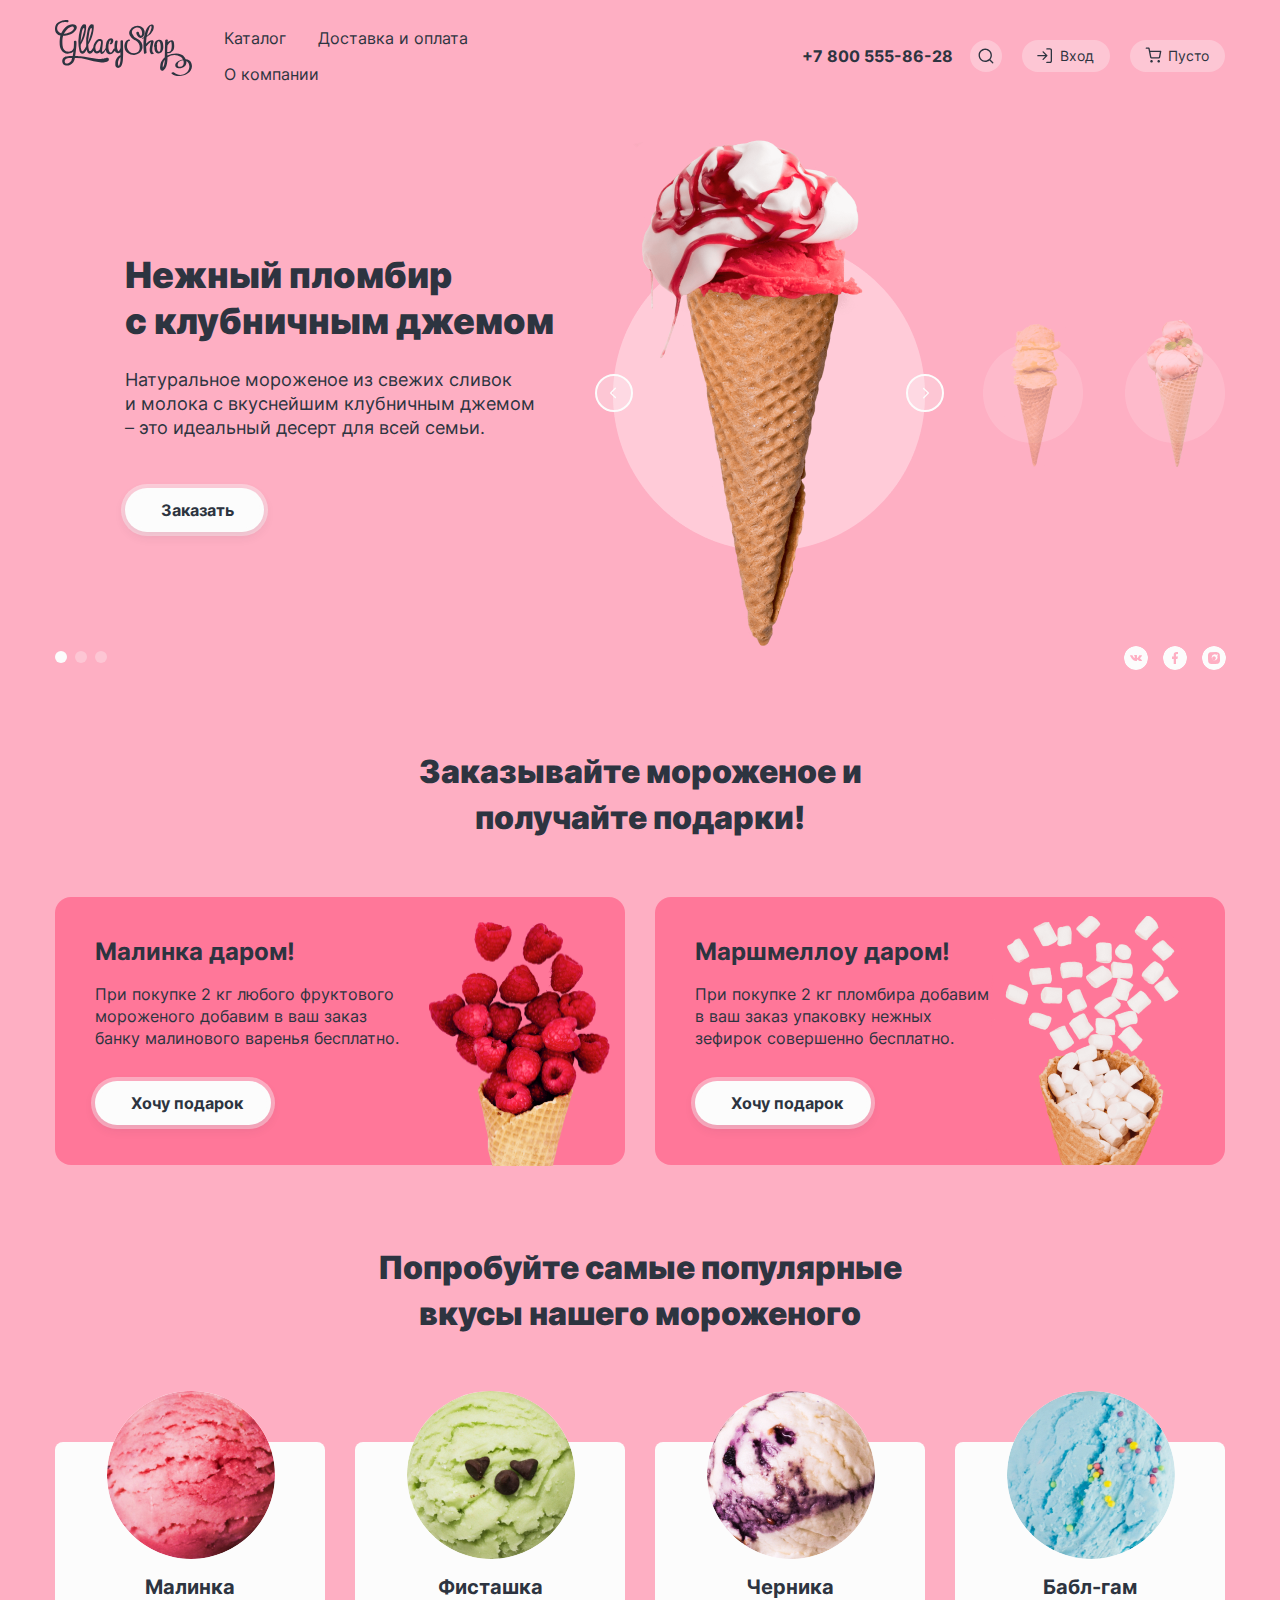
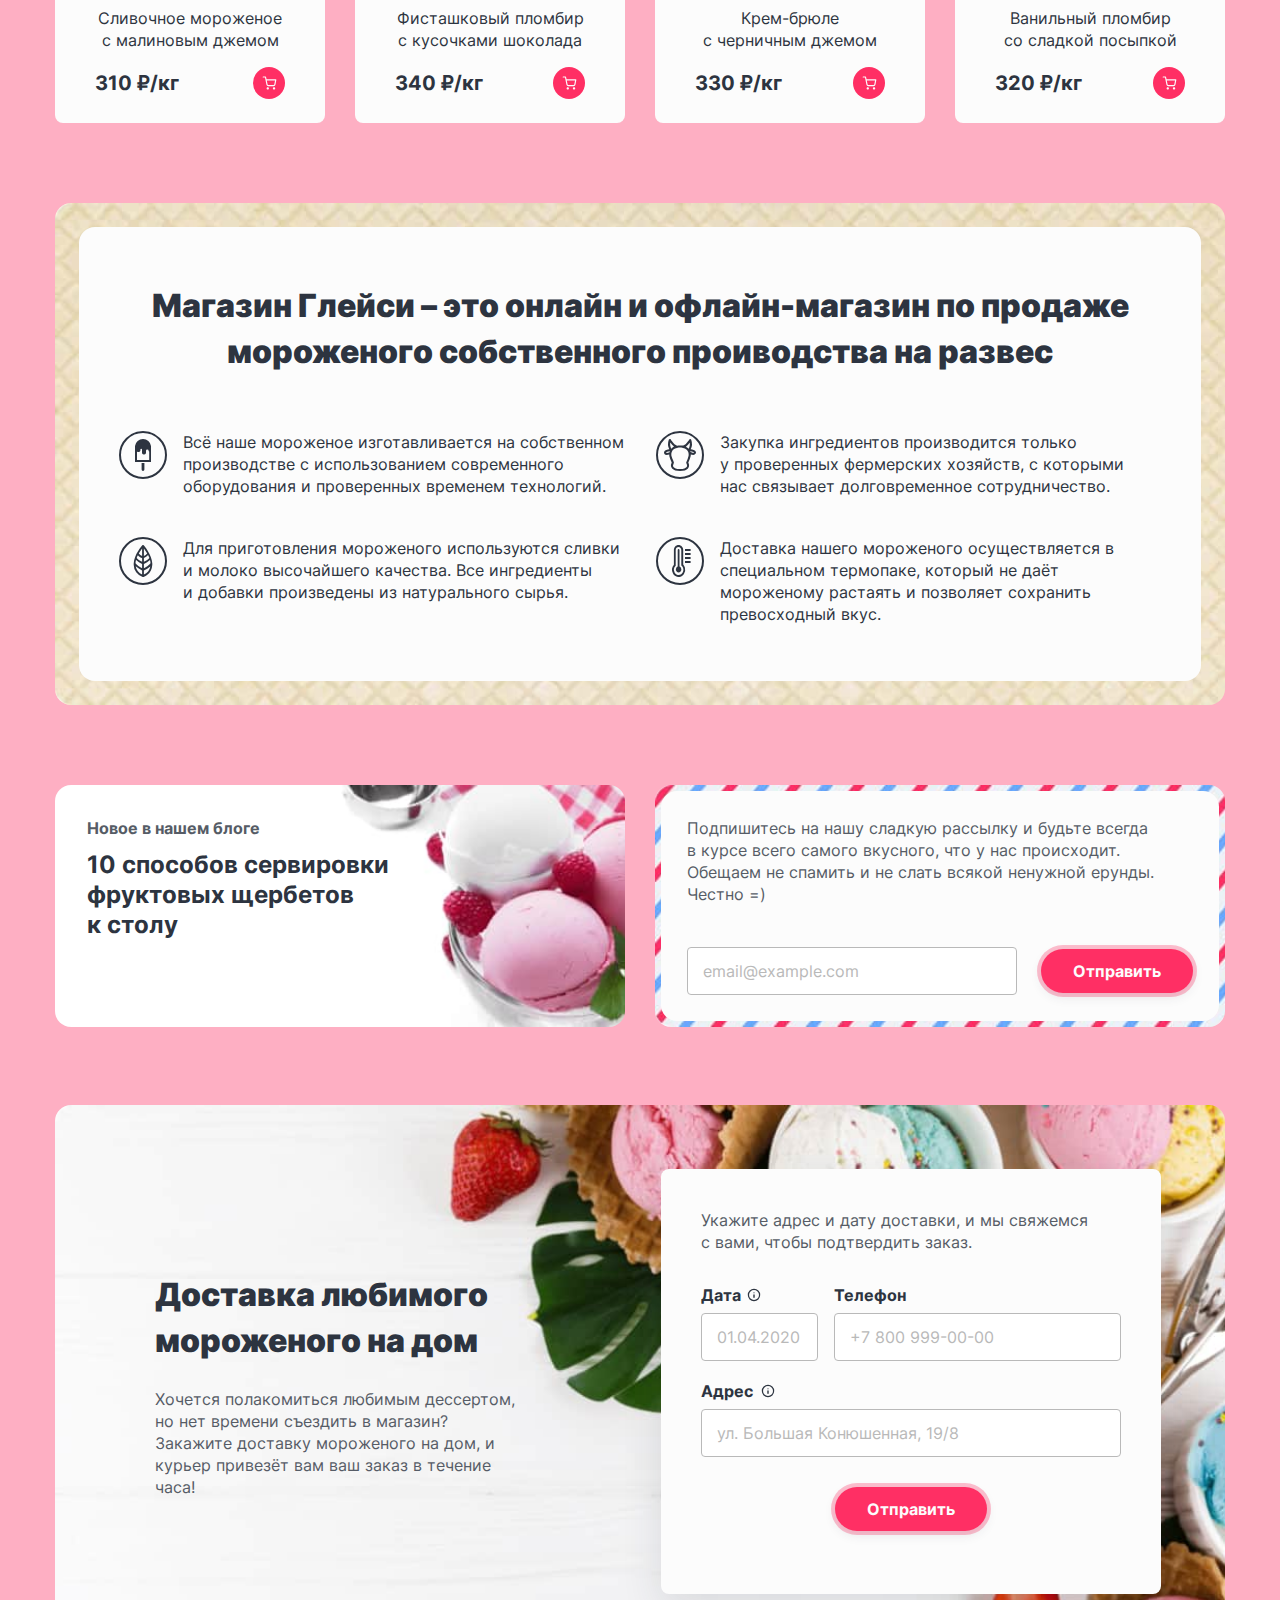
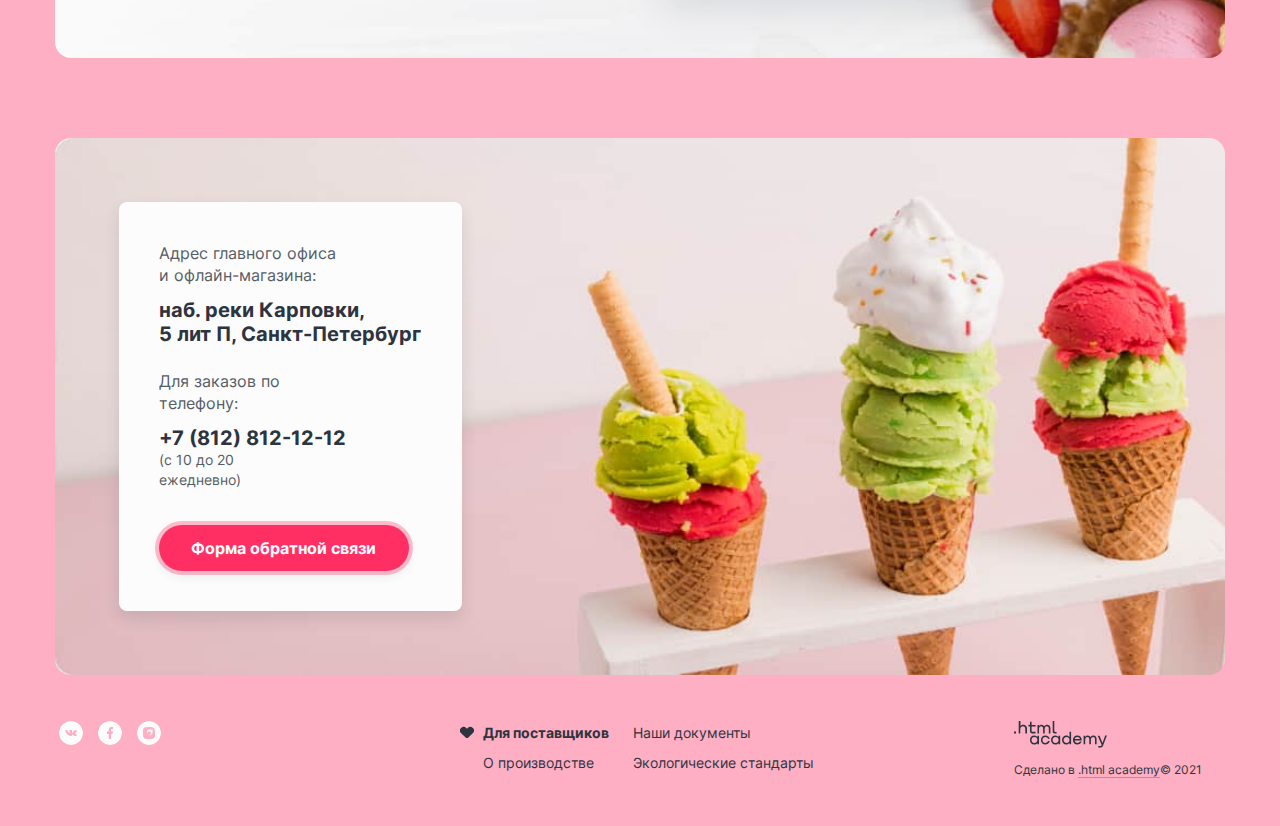
==== commit 4637439b: "Merge pull request #2 from NadezhdaFilippova/master" ====
--- a/index.html
+++ b/index.html
@@ -18,7 +18,8 @@
       </a>
       <ul class="navigation-list">
         <li class="navigation-item">
-          <a class="navigation-link" href="index/catalog.html">Каталог</a>
+          <a class="navigation-link" href="catalog.html">Каталог</a>
+          <div class="subcatalog-wrapper">
           <ul class="subcatalog-item-list">
             <li class="subcatalog-item">
               <a class="subcatalog-item-link" href="#">Новинки</a>
@@ -36,6 +37,7 @@
               <a class="subcatalog-item-link" href="#">Мелорин</a>
             </li>
           </ul>
+          </div>
 
 
         </li>
@@ -78,12 +80,12 @@
                 <p class="field-group">
                   <label class="visually-hidden" for="auth-email">Email.</label>
                   <input class="auth-form-field field" type="email" id="auth-email" name="auth-email"
-                    placeholder="email@example.com">
+                    placeholder="email@example.com" required>
                 </p>
                 <p class="field-group">
                   <label class="visually-hidden" for="auth-password">Пароль.</label>
                   <input class="auth-form-field field" type="password" name="auth-password" id="auth-password"
-                    placeholder="Пароль">
+                    placeholder="Пароль" required>
                 </p>
                 <div class="auth-form-user-options-wrapper">
                   <button class="button-pink auth-form-button" type="submit">Войти</button>
@@ -144,6 +146,71 @@
               alt="Следующее мороженое.">
           </div>
         </div>
+
+        <div class="slider_2-wrapper">
+          <div class="slider-description">
+            <h2 class="ice-cream-title">Сливочное мороженое со вкусом банана</h2>
+            <p class="ice-cream-description">Сливочное мороженое с ярким банановым вкусом подарит вам свежесть и наслаждение даже в самый жаркий летний день.</p>
+            <a class="button-light order-button" href="index/catalog.html">Заказать</a>
+          </div>
+          <div class="slider">
+            <button class="slider-button slider-prev-button" type="button">
+              <span class="visually-hidden">Предыдущее мороженое.</span>
+              <svg class="slider-button-icon" width="7" height="12" aria-hidden="true" focusable="false"
+                viewBox="0 0 7 12" xmlns="http://www.w3.org/2000/svg">
+                <path fill-rule="evenodd" clip-rule="evenodd"
+                  d="M1.1.9a.7.7 0 1 0-1 1L4.5 6 .2 10.2a.7.7 0 0 0 1 1l4.6-4.7c.3-.3.3-.7 0-1L1.1 1Z" /></svg>
+            </button>
+            <img class="slider-image" src="images/products/main-slider-2.png" width="312" height="507"
+              alt="Нежный пломбир с клубничным джемом.">
+            <button class="slider-button slider-next-button" type="button">
+              <svg class="slider-button-icon" width="7" height="12" aria-hidden="true" focusable="false"
+                viewBox="0 0 7 12" xmlns="http://www.w3.org/2000/svg">
+                <path fill-rule="evenodd" clip-rule="evenodd"
+                  d="M1.1.9a.7.7 0 1 0-1 1L4.5 6 .2 10.2a.7.7 0 0 0 1 1l4.6-4.7c.3-.3.3-.7 0-1L1.1 1Z" /></svg>
+
+              <span class="visually-hidden">Следующее мороженое.</span>
+            </button>
+            <img class="slider-image-next" src="images/products/slide-next-caramel.png" width="100" height="150"
+              alt="Следующее мороженое.">
+            <img class="slider-image-next" src="images/products/slide-next-strawberry.png" width="100" height="150"
+              alt="Следующее мороженое.">
+          </div>
+        </div>
+
+        <div class="slider_3-wrapper">
+          <div class="slider-description">
+            <h2 class="ice-cream-title">Карамельный пломбир
+              с маршмеллоу</h2>
+            <p class="ice-cream-description">Необычный сладкий десерт с карамельным топпингом и кусочками зефира завоюет сердца сладкоежек всех возрастов.</p>
+            <a class="button-light order-button" href="index/catalog.html">Заказать</a>
+          </div>
+          <div class="slider">
+            <button class="slider-button slider-prev-button" type="button">
+              <span class="visually-hidden">Предыдущее мороженое.</span>
+              <svg class="slider-button-icon" width="7" height="12" aria-hidden="true" focusable="false"
+                viewBox="0 0 7 12" xmlns="http://www.w3.org/2000/svg">
+                <path fill-rule="evenodd" clip-rule="evenodd"
+                  d="M1.1.9a.7.7 0 1 0-1 1L4.5 6 .2 10.2a.7.7 0 0 0 1 1l4.6-4.7c.3-.3.3-.7 0-1L1.1 1Z" /></svg>
+            </button>
+            <img class="slider-image" src="images/products/main-slider-3.png" width="312" height="507"
+              alt="Нежный пломбир с клубничным джемом.">
+            <button class="slider-button slider-next-button" type="button">
+              <svg class="slider-button-icon" width="7" height="12" aria-hidden="true" focusable="false"
+                viewBox="0 0 7 12" xmlns="http://www.w3.org/2000/svg">
+                <path fill-rule="evenodd" clip-rule="evenodd"
+                  d="M1.1.9a.7.7 0 1 0-1 1L4.5 6 .2 10.2a.7.7 0 0 0 1 1l4.6-4.7c.3-.3.3-.7 0-1L1.1 1Z" /></svg>
+
+              <span class="visually-hidden">Следующее мороженое.</span>
+            </button>
+            <img class="slider-image-next" src="images/products/slide-next-strawberry.png" width="100" height="150"
+              alt="Следующее мороженое.">
+            <img class="slider-image-next" src="images/products/slide-next-banana.png" width="100" height="150"
+              alt="Следующее мороженое.">
+          </div>
+        </div>
+
+
         <div class="slider-footer">
           <div class="slider-footer-block">
             <ol class="slider-pagination">
@@ -163,11 +230,9 @@
                 </button>
               </li>
             </ol>
-
           </div>
 
           <div class="slider-social">
-
             <ul class="social-list">
               <li class="social-item">
                 <a class="social-link social-vk" href="https://vk.com/htmlacademy">
@@ -362,7 +427,7 @@
               Честно =)</p>
             <form class="newsletter-form" action="https://echo.htmlacademy.ru/" method="post">
               <input class="field" placeholder="email@example.com" type="email" name="newsletter-email"
-                id="newsletter-email" aria-label="Введите Ваш e-mail.">
+                id="newsletter-email" aria-label="Введите Ваш e-mail." required>
               <button class="button-pink newsletter-button" type="submit">Отправить</button>
             </form>
           </div>
@@ -438,8 +503,8 @@
             <a class="contacts-phone" href="tel:+7812812-12-12">+7 (812) 812-12-12</a>
             <p class="contacts-phone-text">(с 10 до 20 ежедневно)</p>
 
-          <a class="button-pink feedback-form-button" href="#">Форма обратной связи</a>
-        </div>
+            <a class="button-pink feedback-form-button" href="#">Форма обратной связи</a>
+          </div>
         </div>
       </section>
     </div>
--- a/styles/styles.css
+++ b/styles/styles.css
@@ -54,6 +54,8 @@
   background-color: #FEAFC3;
 }
 
+     /* фон для следующих слайдов */
+
 .page-second {
   background-color: #69A9FF;
 }
@@ -74,14 +76,14 @@
 }
 
 .page-header {
-  margin-bottom: 21px;
+  margin-bottom: 23px;
 }
 
 .navigation {
   display: flex;
   width: 1170px;
   margin: 0 auto;
-  padding-top: 24px;
+  padding-top: 20px;
   padding-bottom: 24px;
 
 }
@@ -272,10 +274,20 @@
   margin-bottom: 80px;
 }
 
-.slider-wrapper {
+.slider-wrapper,
+.slider_2-wrapper,
+.slider_3-wrapper {
   display: flex;
   margin-left: 70px;
   justify-content: space-between;
+}
+
+.slider_2-wrapper {
+  display: none;
+}
+
+.slider_3-wrapper {
+  display: none;
 }
 
 .slider-description {
@@ -358,11 +370,11 @@
 }
 
 .slider-next-button {
-  left: 295px;
+  left: 297px;
 }
 
 .slider-prev-button {
-  left: -23px;
+  left: -14px;
   transform: rotate(180deg);
 }
 
@@ -862,6 +874,7 @@
 .delivery-button {
   width: 152px;
   margin: 0 auto;
+  cursor: pointer;
 }
 
 .contacts-container {
@@ -942,7 +955,7 @@
 }
 
 .social {
-  margin-right: 304px;
+  margin-right: 300px;
 }
 
 .social-list {
@@ -951,6 +964,10 @@
   margin: 0;
   padding: 0;
   list-style-type: none;
+}
+
+.social-list-footer {
+  margin-left: 4px;
 }
 
 .social-link {
@@ -1010,17 +1027,11 @@
   text-decoration: none;
 }
 
-.information-link:hover {
-  background-color: rgba(252, 252, 252, 0.4);
-  border-radius: 26px;
-
-}
-
+.information-link:hover,
 .information-link:focus {
-  background-color: rgba(252, 252, 252, 0.4);
-  outline: 2px solid #2D3440;
-  border-radius: 26px;
-}
+  text-decoration: underline;
+}
+
 
 .information-link-favour {
   position: relative;
@@ -1059,7 +1070,7 @@
   display: block;
   width: 93px;
   height: 27px;
-  margin-bottom: 10px;
+  margin-bottom: 14px;
   text-decoration: none;
 }
 
@@ -1212,7 +1223,7 @@
   position: absolute;
   width: 7px;
   height: 6px;
-  top: 6px;
+  top: 10px;
   left: -15px;
   background-image: url(../images/icons/quotes-icon.svg);
   background-repeat: no-repeat;
@@ -1224,7 +1235,7 @@
   position: absolute;
   width: 7px;
   height: 6px;
-  top: 6px;
+  top: 10px;
   left: -15px;
   background-image: url(../images/icons/quotes-icon.svg);
   background-repeat: no-repeat;
@@ -1236,7 +1247,7 @@
   position: absolute;
   width: 100%;
   height: 1px;
-  bottom: 2px;
+  top: 22px;
   right: 0;
   background-color: #2D3440;
 }
@@ -1244,6 +1255,7 @@
 
 .breadcrumps-link-prev,
 .breadcrumps-link-current {
+  padding: 4px 0;
   font-family: inherit;
   font-weight: 700;
   font-size: 14px;
@@ -1254,7 +1266,7 @@
 
 .breadcrumps-link-prev:hover {
   background-color: rgba(252, 252, 252, 0.5);
-  border-radius: 26px;
+  border-radius: 4px;
 }
 
 .breadcrumps-link-prev:focus {
@@ -1271,7 +1283,7 @@
 
 
 .inner-header-title {
-  margin-top: 16px;
+  margin-top: 12px;
   margin-bottom: 40px;
   font-weight: 900;
   font-size: 32px;
@@ -1318,6 +1330,7 @@
   border: none;
   border-radius: 26px;
   appearance: none;
+  cursor: pointer;
 }
 
 .select-control:hover {
@@ -1333,6 +1346,7 @@
 .range-wrapper-inputs {
   display: flex;
   margin-bottom: 8px;
+  margin-left: -7px;
 }
 
 .range-wrapper-inputs .control:nth-child(2) {
@@ -1340,7 +1354,12 @@
 }
 
 .range-wrapper-inputs .range-input {
-  margin-left: 3px;
+  margin-left: -2px;
+}
+
+.range-wrapper-inputs .control:nth-child(2) .range-input {
+  margin-left: -1px;
+  margin-right: 4px;
 }
 
 .range-input {
@@ -1399,6 +1418,7 @@
   box-shadow: inset 0 0 0 6px #2D3440;
   border-radius: 50%;
   border: none;
+  cursor: pointer;
 }
 
 .toggle-min {
@@ -1551,7 +1571,7 @@
 
 .button {
   margin-top: 26px;
-  width: 197px;
+  width: 187px;
   font-family: inherit;
   font-weight: 700;
   font-size: 14px;
@@ -1560,6 +1580,7 @@
   background: rgba(252, 252, 252, 0.3);
   border: 2px solid #FCFCFC;
   border-radius: 20px;
+  cursor: pointer;
 }
 
 .button:hover {
@@ -1619,6 +1640,7 @@
   background: #FF2F64;
   border-radius: 26px;
   border: none;
+  cursor: pointer;
 }
 
 .product-basket-button:hover {
@@ -1663,9 +1685,9 @@
 .pagination-wrapper {
   display: flex;
   padding-bottom: 81px;
-  margin-bottom: 48px;
+  margin-bottom: 44px;
   margin-top: 58px;
-  margin-left: 494px;
+  padding-left: 494px;
   border-bottom: 1px solid rgba(252, 252, 252, 0.3);
 
 }
@@ -1681,7 +1703,7 @@
 
 .pagination-link {
   display: block;
-  margin-right: 3px;
+  margin-right:2px;
   padding-left: 8px;
   padding-top: 2px;
   box-sizing: border-box;
@@ -1701,7 +1723,7 @@
 
 .pagination-link:hover {
   background: rgba(252, 252, 252, 0.3);
-  border: 1px solid #FCFCFC;
+  outline: 1px solid #FCFCFC;
 }
 
 .pagination-link:focus {
@@ -1710,7 +1732,8 @@
 }
 
 .pagination-prev {
-  margin-left: 2px;
+  margin-right: 10px;
+  margin-left: -2px;
   background-image: url(../images/icons/arrow-black.svg);
   background-repeat: no-repeat;
   background-position: center;
@@ -1755,7 +1778,7 @@
   outline: 1px solid #2D3440;
 }
 
-.pagination-disabled {
+.n-disabled {
   opacity: 0.4;
 }
 
@@ -1772,6 +1795,7 @@
   background: rgba(252, 252, 252, 0.3);
   border: 2px solid #FCFCFC;
   border-radius: 20px;
+  cursor: pointer;
 }
 
 .pagination-show-more:hover {
@@ -1883,6 +1907,7 @@
 .auth-form-button {
   margin-right: 23px;
   width: 113px;
+  cursor: pointer;
 }
 
 .popover-empty-cart {
@@ -2016,21 +2041,28 @@
   line-height: 22px;
 }
 
-.subcatalog-item-list {
+.subcatalog-wrapper {
   position: absolute;
   left: 0;
   margin: 0;
-  margin-top: 8px;
   padding: 0;
-  padding-bottom: 14px;
+  padding-top: 8px;
   width: 138px;
   font-family: inherit;
   color: inherit;
-  background-color: #FCFCFC;
+  background-color: transparent;
   list-style-type: none;
   border-radius: 4px;
   z-index: 1;
   display: none;
+}
+
+.subcatalog-item-list {
+    margin: 0;
+  padding: 10px 0;
+  background-color: #FCFCFC;
+  list-style-type: none;
+  border-radius: 4px;
 }
 
 .subcatalog-item-link {
@@ -2058,16 +2090,27 @@
 }
 
 .subcatalog-item:first-child .subcatalog-item-link {
-  display: inline-block;
-  padding: 6px 45px 6px 0;
-  margin: 10px 16px 6px 16px;
+  display: block;
+  padding: 6px 16px;
+  margin-bottom: 12px;
   font-weight: 700;
   font-size: 14px;
   line-height: 20px;
-  border-bottom: 1px solid #B9B9B9;
-}
-
-.navigation-list>.navigation-item:hover .subcatalog-item-list {
+  position: relative;
+}
+
+.subcatalog-item:first-child .subcatalog-item-link::after {
+  content: "";
+  position: absolute;
+  width: 106px;
+  height: 1px;
+  left: 16px;
+  top: 38px;
+  background: #B9B9B9;
+
+}
+
+.navigation-list>.navigation-item:hover .subcatalog-wrapper {
   display: block;
 }
 
